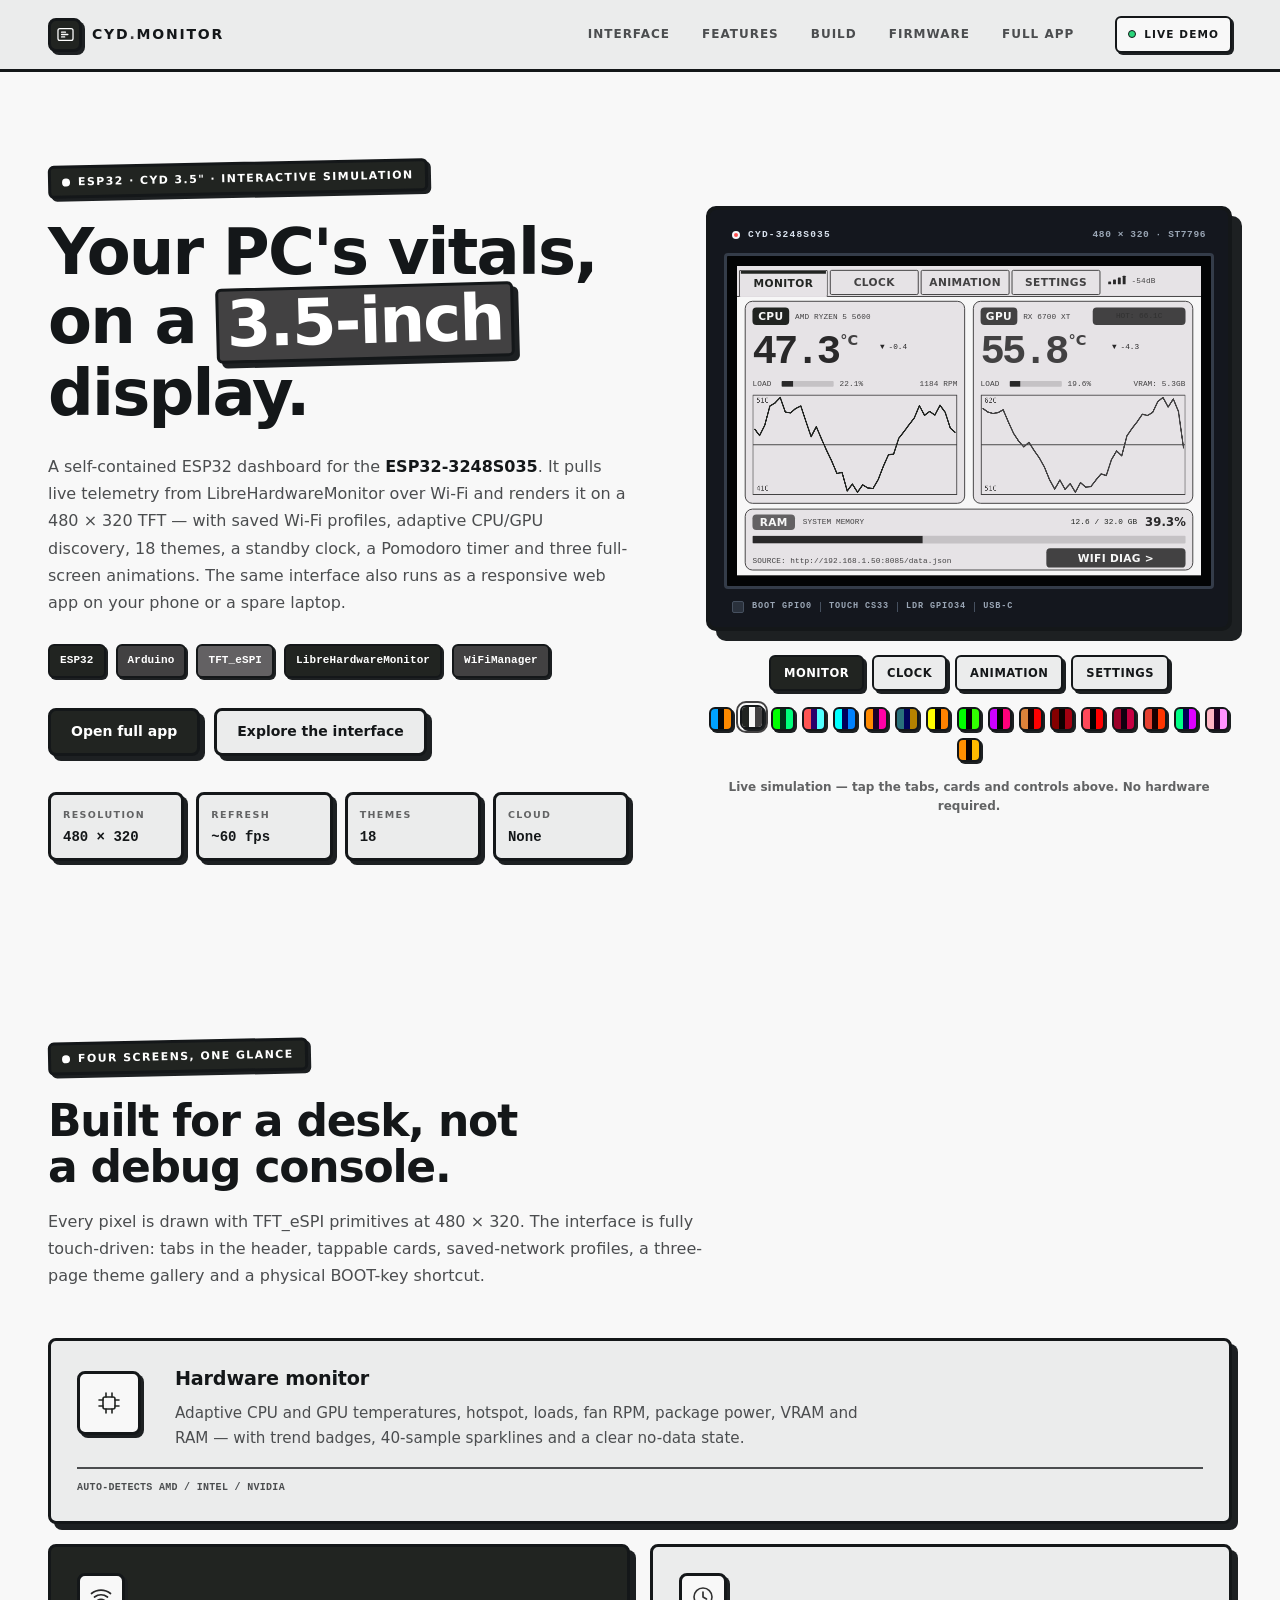
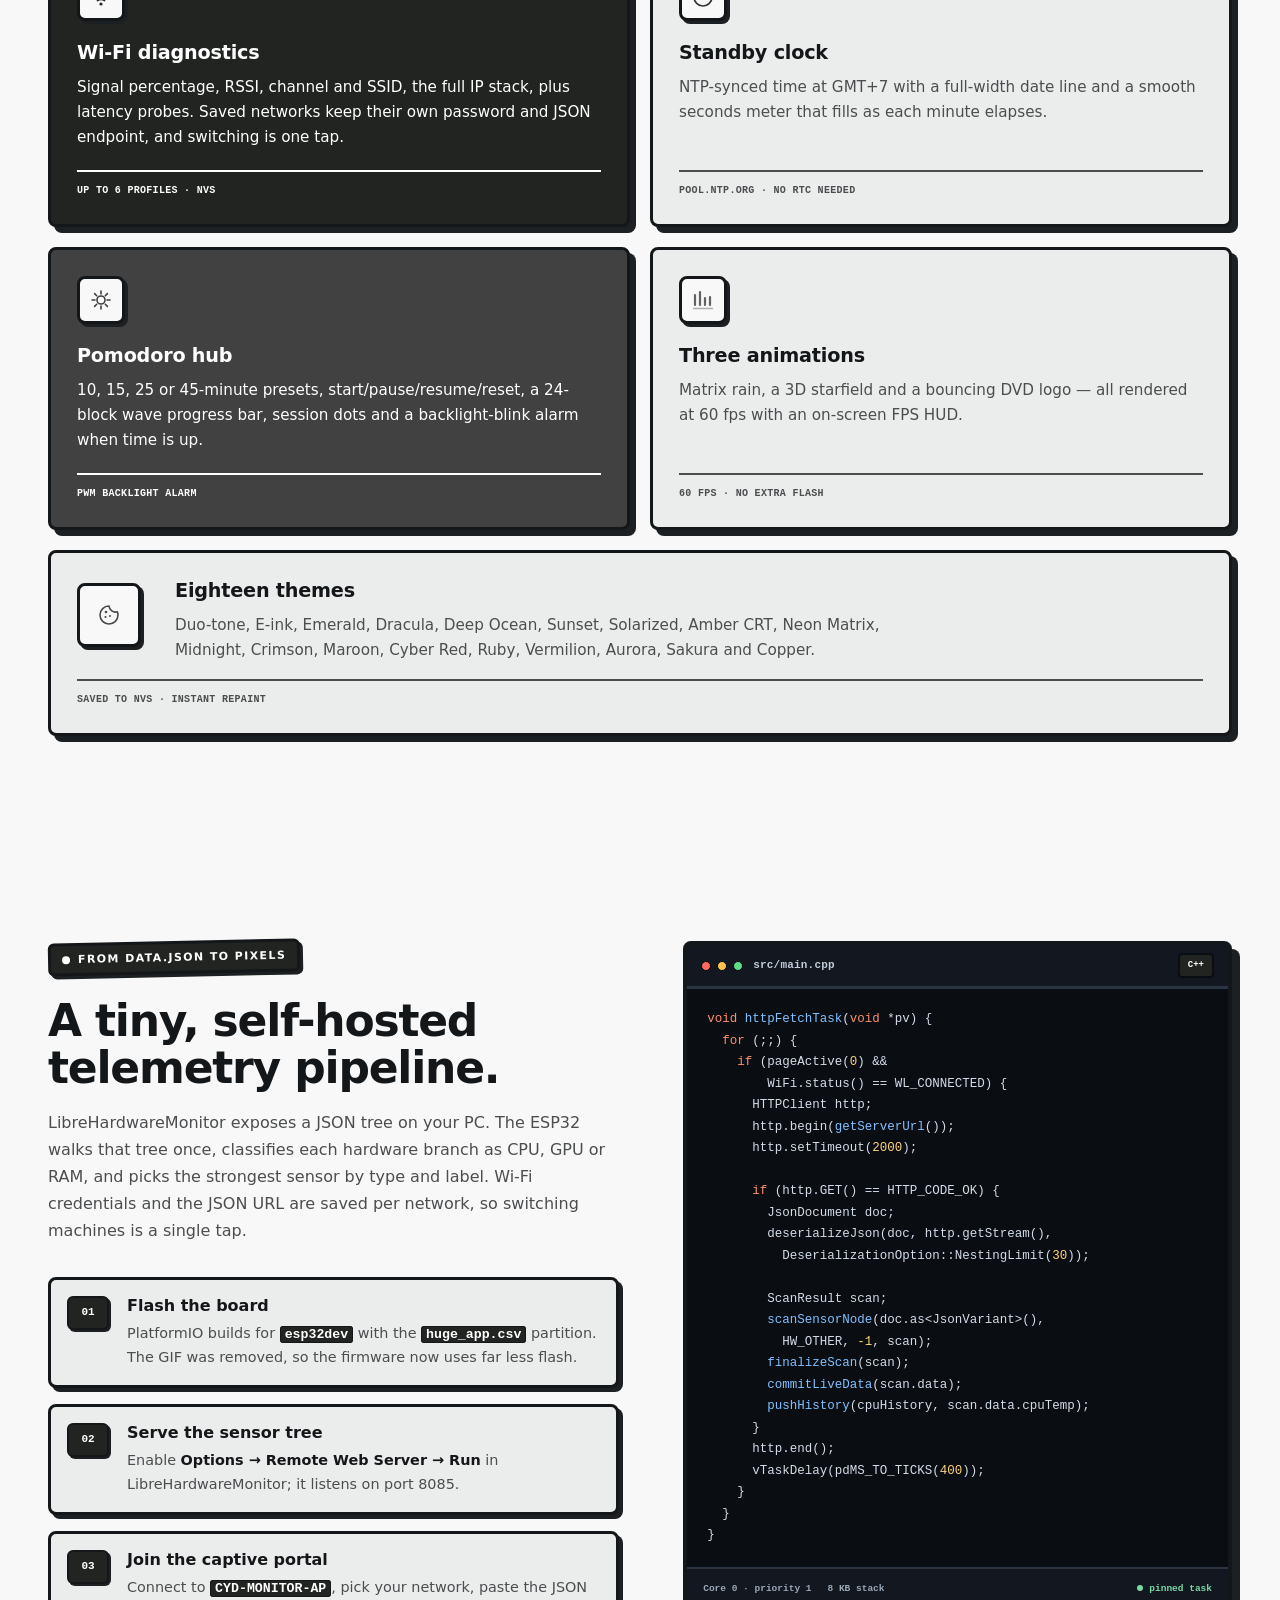
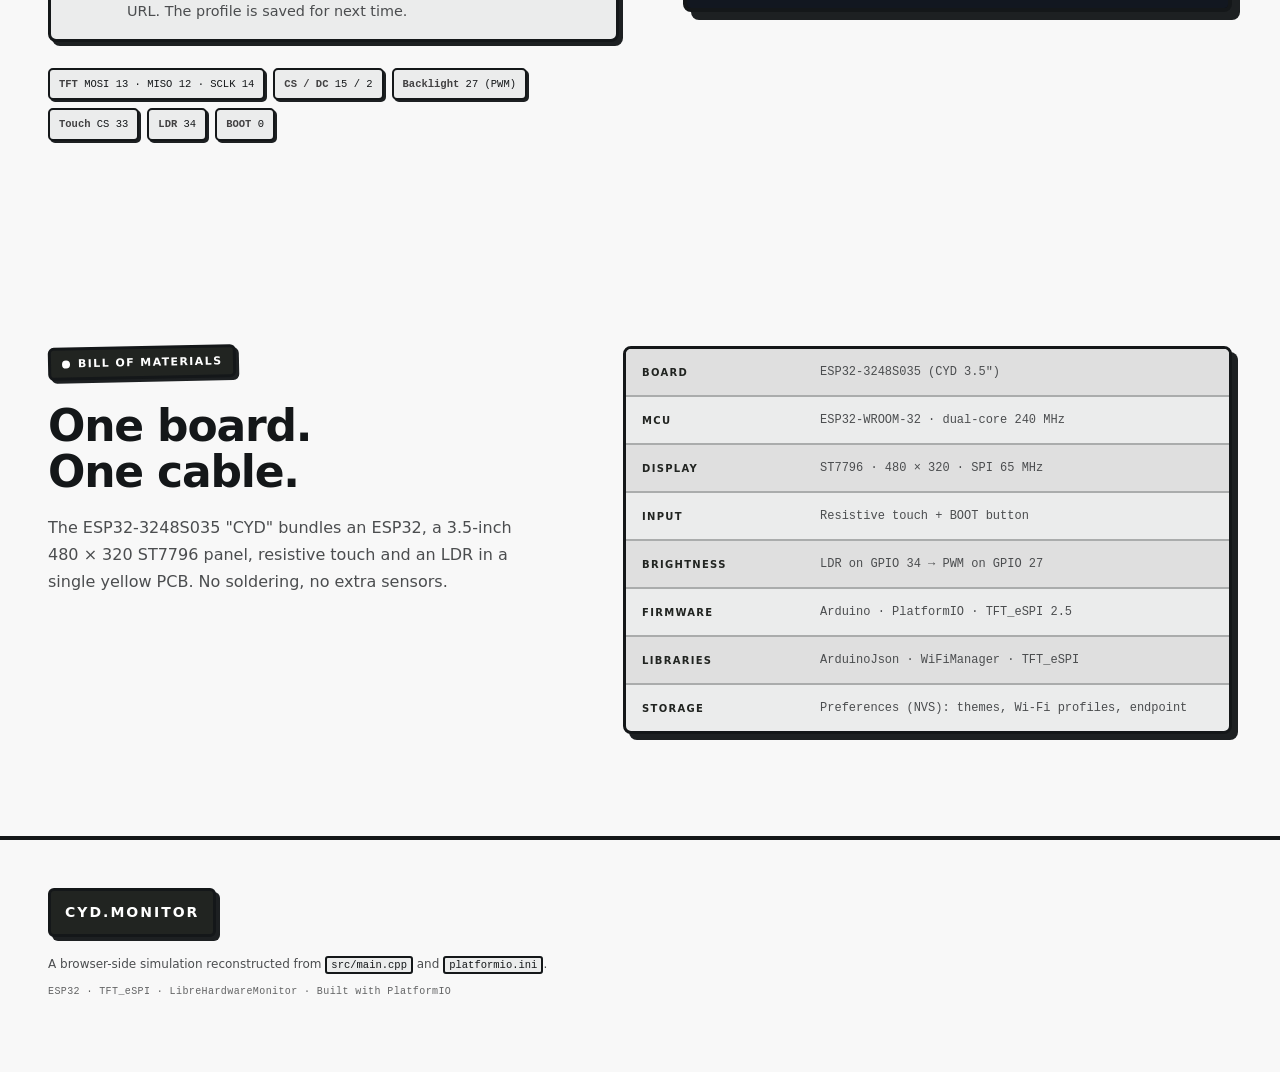
==== web/index.html @ b5487f35 "Implement website changes and firmware updates" ====
<!DOCTYPE html>
<html lang="en">
<head>
<meta charset="UTF-8" />
<meta name="viewport" content="width=device-width, initial-scale=1.0" />
<title>CYD Monitor — ESP32 3.5" PC Dashboard</title>
<meta name="description" content="Interactive simulation and full-screen web app of an ESP32-3248S035 hardware monitor: adaptive PC telemetry, saved Wi-Fi networks, clock, Pomodoro, animations and 18 themes on a 480x320 TFT." />
<link rel="icon" href="data:image/svg+xml,%3Csvg xmlns='http://www.w3.org/2000/svg' viewBox='0 0 32 32'%3E%3Crect width='32' height='32' rx='7' fill='%230b0d10'/%3E%3Crect x='5' y='8' width='22' height='16' rx='2' fill='%23051f'/%3E%3Crect x='8' y='11' width='7' height='3' fill='%23fc40'/%3E%3Crect x='8' y='16' width='13' height='2' fill='%23ffffff' opacity='.7'/%3E%3C/svg%3E" />
<link rel="stylesheet" href="styles.css?v=15" />
</head>
<body>

<header class="site-nav">
  <a class="brand" href="#top">
    <span class="brand-mark" aria-hidden="true">
      <svg viewBox="0 0 24 24" fill="none"><rect x="2.5" y="4.5" width="19" height="15" rx="2.4" stroke="currentColor" stroke-width="1.6"/><path d="M7 9h5M7 12h8M7 15h4" stroke="currentColor" stroke-width="1.6" stroke-linecap="round"/></svg>
    </span>
    <span>CYD<span class="brand-dot">.</span>MONITOR</span>
  </a>
  <nav class="nav-links" aria-label="Sections">
    <a href="#interface">Interface</a>
    <a href="#features">Features</a>
    <a href="#build">Build</a>
    <a href="#firmware">Firmware</a>
    <a href="app.html">Full app</a>
  </nav>
  <span class="nav-pill"><span class="pulse"></span>Live demo</span>
</header>

<main id="top">

  <!-- ================= HERO ================= -->
  <section class="hero">
    <div class="hero-copy">
      <p class="eyebrow"><span></span>ESP32 · CYD 3.5" · Interactive simulation</p>
      <h1>Your PC's vitals,<br />on a <em>3.5-inch</em> display.</h1>
      <p class="lede">
        A self-contained ESP32 dashboard for the <strong>ESP32-3248S035</strong>. It pulls live
        telemetry from LibreHardwareMonitor over Wi-Fi and renders it on a 480 × 320 TFT — with
        saved Wi-Fi profiles, adaptive CPU/GPU discovery, 18 themes, a standby clock, a Pomodoro
        timer and three full-screen animations. The same interface also runs as a responsive web app
        on your phone or a spare laptop.
      </p>
      <div class="chip-row" aria-label="Technology stack">
        <span class="chip">ESP32</span>
        <span class="chip">Arduino</span>
        <span class="chip">TFT_eSPI</span>
        <span class="chip">LibreHardwareMonitor</span>
        <span class="chip">WiFiManager</span>
      </div>
      <div class="hero-actions">
        <a class="btn btn-primary" href="app.html">Open full app</a>
        <a class="btn btn-ghost" href="#interface">Explore the interface</a>
      </div>
      <dl class="hero-stats">
        <div><dt>Resolution</dt><dd>480 × 320</dd></div>
        <div><dt>Refresh</dt><dd>~60 fps</dd></div>
        <div><dt>Themes</dt><dd>18</dd></div>
        <div><dt>Cloud</dt><dd>None</dd></div>
      </dl>
    </div>

    <div class="device-column">
      <div class="device" aria-label="Simulated CYD 3.5 inch display">
        <div class="device-bar">
          <span class="device-led" aria-hidden="true"></span>
          <span class="device-name">CYD-3248S035</span>
          <span class="device-meta">480 × 320 · ST7796</span>
        </div>

        <div class="bezel">
          <div class="viewport" id="viewport">
            <div class="screen" id="screen">

              <!-- ---------- HEADER ---------- -->
              <div class="tabs" role="group" aria-label="Device pages">
                <button class="tab active" data-page="0" aria-pressed="true" style="--tab-accent:var(--a1)"><span>MONITOR</span></button>
                <button class="tab" data-page="1" aria-pressed="false" style="--tab-accent:var(--a2)"><span>CLOCK</span></button>
                <button class="tab" data-page="2" aria-pressed="false" style="--tab-accent:var(--cool)"><span>ANIMATION</span></button>
                <button class="tab" data-page="3" aria-pressed="false" style="--tab-accent:var(--gold)"><span>SETTINGS</span></button>
                <div class="wifi" aria-hidden="true">
                  <div class="wifi-bars" id="wifiBars"><i></i><i></i><i></i><i></i></div>
                  <span class="wifi-label" id="rssiLabel">-52dB</span>
                </div>
              </div>

              <!-- ---------- PAGE 0 : MONITOR ---------- -->
              <section class="page on" data-page="0" aria-label="Hardware monitor">
                <div class="mon-panel" data-sub="0">
                  <!-- CPU -->
                  <div class="card" style="left:8px;top:36px;width:228px;height:210px;"></div>
                  <div class="badge" style="left:16px;top:43px;width:38px;height:18px;background:var(--a1);color:var(--bg);">CPU</div>
                  <div class="f1 muted nowrap" id="cpuName" style="left:60px;top:48px;max-width:162px;overflow:hidden;text-overflow:ellipsis;">AMD RYZEN 5 5600</div>

                  <div class="temp-row" style="left:16px;top:65px;">
                    <span class="f6" id="cpuTemp">--.-</span>
                    <span class="deg">°C</span>
                  </div>
                  <div class="trend" id="cpuTrend" style="left:148px;top:75px;"></div>

                  <div class="f1 muted nowrap" style="left:16px;top:117px;">LOAD</div>
                  <div class="minibar" style="left:46px;top:119px;width:54px;height:6px;"><i id="cpuBar"></i></div>
                  <div class="f1 muted nowrap" id="cpuLoad" style="left:106px;top:117px;">--.-%</div>
                  <div class="f1 muted nowrap" id="cpuExtra" style="left:146px;top:117px;width:82px;text-align:right;">-- W</div>

                  <canvas class="spark" id="cpuSpark" width="636" height="312" style="left:16px;top:133px;"></canvas>

                  <!-- GPU -->
                  <div class="card" style="left:244px;top:36px;width:228px;height:210px;"></div>
                  <div class="badge" style="left:252px;top:43px;width:38px;height:18px;background:var(--a2);color:var(--bg);">GPU</div>
                  <div class="f1 muted nowrap" id="gpuName" style="left:296px;top:48px;max-width:162px;overflow:hidden;text-overflow:ellipsis;">RX 6700 XT</div>

                  <div class="temp-row" style="left:252px;top:65px;">
                    <span class="f6" id="gpuTemp">--.-</span>
                    <span class="deg">°C</span>
                  </div>

                  <div class="hot-pill" id="gpuHot" style="left:368px;top:43px;width:96px;height:18px;">HOT: --.-C</div>
                  <div class="trend" id="gpuTrend" style="left:388px;top:75px;"></div>

                  <div class="f1 muted nowrap" style="left:252px;top:117px;">LOAD</div>
                  <div class="minibar" style="left:282px;top:119px;width:54px;height:6px;"><i id="gpuBar"></i></div>
                  <div class="f1 muted nowrap" id="gpuLoad" style="left:342px;top:117px;">--.-%</div>
                  <div class="f1 muted nowrap" id="gpuVram" style="left:380px;top:117px;width:84px;text-align:right;">VRAM: --</div>

                  <canvas class="spark" id="gpuSpark" width="636" height="312" style="left:252px;top:133px;"></canvas>

                  <!-- RAM -->
                  <div class="card" style="left:8px;top:251px;width:464px;height:64px;"></div>
                  <div class="badge" style="left:16px;top:257px;width:44px;height:16px;background:var(--a3);color:var(--bg);">RAM</div>
                  <div class="f1 muted nowrap" style="left:68px;top:260px;">SYSTEM MEMORY</div>

                  <div class="f1 nowrap" id="ramUsed" style="left:318px;top:260px;width:96px;text-align:right;color:var(--a1);">-- GB / -- GB</div>
                  <div class="f2 nowrap" id="ramPct" style="left:422px;top:257px;width:42px;text-align:right;">--.-%</div>
                  <div class="minibar" style="left:16px;top:279px;width:448px;height:8px;"><i id="ramBar"></i></div>

                  <div class="f1 muted nowrap endpoint" id="endpoint" style="left:16px;top:300px;">SOURCE: http://192.168.1.50:8085/data.json</div>
                  <button class="chip-btn" id="toDiag" style="left:320px;top:292px;width:144px;height:20px;background:var(--a2);color:var(--bg);">WIFI DIAG &gt;</button>
                </div>

                <div class="mon-panel" data-sub="1" hidden>
                  <div class="card" style="left:8px;top:36px;width:464px;height:279px;"></div>
                  <div class="badge" style="left:16px;top:44px;width:150px;height:22px;background:var(--a1);color:var(--bg);">WIFI DIAGNOSTICS</div>
                  <div class="rule" style="left:16px;top:74px;width:448px;"></div>

                  <div class="subcard" style="left:16px;top:82px;width:220px;height:100px;">
                    <div class="card-title" style="color:var(--gold);">LINK QUALITY</div>
                    <div class="wifi-big" id="signalPct">--%</div>
                    <div class="f1 muted nowrap" id="rssiLine" style="left:132px;top:30px;">RSSI: -- dBm</div>
                    <div class="f1 muted nowrap" id="chLine" style="left:132px;top:48px;">CH&nbsp;&nbsp;: --</div>
                    <div class="f1 muted nowrap" id="ssidLine" style="left:132px;top:66px;">SSID: ----------</div>
                  </div>

                  <button class="subcard ping-card" id="pingCard" style="left:244px;top:82px;width:220px;height:100px;" aria-label="Cycle ping target">
                    <div class="card-title" style="color:var(--gold);">LATENCY (PING)</div>
                    <div class="f1 nowrap" id="pingTarget" style="left:10px;top:26px;color:var(--gold);">TARGET: GOOGLE (8.8.8.8)</div>
                    <div class="f2 nowrap" id="pingGw" style="left:10px;top:46px;">GATEWAY : -- ms</div>
                    <div class="f2 nowrap" id="pingSrv" style="left:10px;top:66px;">SERVER&nbsp;&nbsp;: -- ms</div>
                  </button>

                  <div class="subcard" style="left:16px;top:190px;width:448px;height:92px;">
                    <div class="card-title" style="color:var(--a3);">NETWORK CONFIGURATION</div>
                    <div class="f1 muted nowrap" style="left:10px;top:32px;">LOCAL IP&nbsp;&nbsp;&nbsp;: 192.168.1.42</div>
                    <div class="f1 muted nowrap" style="left:10px;top:50px;">GATEWAY IP&nbsp;: 192.168.1.1</div>
                    <div class="f1 muted nowrap" style="left:10px;top:68px;">SUBNET MASK: 255.255.255.0</div>
                    <div class="f1 muted nowrap" style="left:228px;top:32px;">MAC ADDRESS: 24:6F:28:AA:BB:CC</div>
                    <div class="f1 muted nowrap" style="left:228px;top:50px;">DNS SERVER&nbsp;: 192.168.1.1</div>
                    <div class="f1 muted nowrap" id="cfgSsid" style="left:228px;top:68px;">SSID&nbsp;&nbsp;&nbsp;&nbsp;&nbsp;&nbsp;: HOME-5G</div>
                  </div>

                  <div class="f1 muted nowrap" style="left:16px;top:296px;">TAP PING CARD TO SWITCH TARGET</div>
                  <button class="chip-btn" id="toHw" style="left:320px;top:292px;width:144px;height:20px;background:var(--a1);color:var(--bg);">&lt; HARDWARE</button>
                </div>
              </section>

              <!-- ---------- PAGE 1 : CLOCK ---------- -->
              <section class="page" data-page="1" aria-label="Clock and Pomodoro">
                <div class="clock-panel" data-sub="0">
                  <div class="clock-accent" style="left:20px;top:44px;height:26px;background:var(--a1);"></div>
                  <div class="clock-title" style="left:30px;top:47px;">STANDBY CLOCK</div>
                  <div class="clock-sub" style="left:30px;top:63px;">NTP SYNCED&nbsp;&nbsp;|&nbsp;&nbsp;GMT+7</div>
                  <button class="clock-link" id="toPomo" style="left:336px;top:44px;width:126px;height:24px;">POMODORO &gt;</button>
                  <div class="clock-link-rule" style="left:336px;top:68px;width:126px;background:var(--a1);"></div>
                  <div class="rule" style="left:20px;top:78px;width:440px;"></div>

                  <div class="clock-label">LOCAL TIME</div>
                  <div class="clock-time" id="clockTime">00:00:00</div>
                  <div class="clock-date" id="clockDate">—</div>
                  <div class="clock-center-rule"></div>
                  <div class="seconds-track"><i id="secondsBar"></i></div>
                  <div class="clock-foot"><span>SECONDS</span><span>GMT+7</span></div>
                </div>

                <div class="clock-panel" data-sub="1" hidden>
                  <div class="clock-accent" style="left:20px;top:44px;height:26px;background:var(--a2);"></div>
                  <div class="clock-title" style="left:30px;top:47px;">POMODORO</div>
                  <div class="clock-sub" style="left:30px;top:63px;">FOCUS TIMER</div>
                  <button class="clock-link" id="toClock" style="left:376px;top:44px;width:86px;height:24px;">&lt; CLOCK</button>
                  <div class="clock-link-rule" style="left:376px;top:68px;width:86px;background:var(--a1);"></div>
                  <div class="rule" style="left:20px;top:78px;width:440px;"></div>

                  <div class="pomo-status" id="pomoStatus" style="left:160px;top:44px;width:160px;height:24px;">READY</div>
                  <div class="clock-label" style="top:94px;">REMAINING</div>
                  <div class="pomo-digits" id="pomoDigits">25:00</div>
                  <button class="stepper" id="pomoMinus" style="left:44px;top:114px;" aria-label="Decrease minutes">−</button>
                  <button class="stepper" id="pomoPlus" style="left:400px;top:114px;" aria-label="Increase minutes">+</button>

                  <div class="clock-label" style="top:164px;">SESSION</div>
                  <div class="pomo-blocks" id="pomoBlocks" aria-hidden="true"></div>

                  <button class="preset" data-min="10" style="left:30px;top:218px;">10m</button>
                  <button class="preset" data-min="15" style="left:140px;top:218px;">15m</button>
                  <button class="preset" data-min="25" style="left:250px;top:218px;">25m</button>
                  <button class="preset" data-min="45" style="left:360px;top:218px;">45m</button>

                  <button class="pomo-action" id="pomoStart" style="left:80px;top:254px;width:150px;height:38px;">START</button>
                  <button class="pomo-action reset" id="pomoReset" style="left:250px;top:254px;width:150px;height:38px;">RESET</button>

                  <div class="f1 muted nowrap" style="left:30px;top:294px;">SESSIONS</div>
                  <div class="session-dots" id="sessionDots" style="left:202px;top:306px;width:76px;"></div>
                </div>
              </section>

              <!-- ---------- PAGE 2 : ANIMATION ---------- -->
              <section class="page" data-page="2" aria-label="Animations">
                <div class="anim-stage" id="animStage" style="left:0;top:32px;width:480px;height:288px;">
                  <canvas id="animCanvas" width="960" height="576"></canvas>
                </div>
                <div class="anim-hud" style="left:16px;top:282px;width:448px;height:24px;">
                  <span id="animHud">MODE: MATRIX RAIN | FPS: 60.0 | TAP SCREEN TO SWITCH ANIMATION</span>
                </div>
              </section>

              <!-- ---------- PAGE 3 : SETTINGS ---------- -->
              <section class="page" data-page="3" aria-label="Settings">
                <button class="settings-tab active" data-settings-tab="0" role="tab" aria-selected="true" style="left:16px;top:44px;width:220px;height:24px;">NETWORKS</button>
                <button class="settings-tab" data-settings-tab="1" role="tab" aria-selected="false" style="left:244px;top:44px;width:220px;height:24px;">THEMES</button>

                <div class="rule" style="left:16px;top:78px;width:448px;"></div>

                <div class="settings-panel" data-settings-panel="0">
                  <div class="network-grid" id="networkGrid"></div>
                  <button class="chip-btn" id="addNetwork" style="left:16px;top:262px;width:448px;height:26px;background:var(--a1);color:var(--bg);">ADD / CHANGE NETWORK</button>
                </div>

                <div class="settings-panel" data-settings-panel="1" hidden>
                  <div class="settings-viewport" id="settingsViewport" style="left:9px;top:80px;width:462px;height:210px;">
                    <div class="theme-card-list" id="themeCards"></div>
                  </div>
                  <div class="theme-page-indicator" id="themePageIndicator" style="left:466px;top:88px;height:196px;"></div>
                </div>

                <div class="rule" style="left:16px;top:292px;width:448px;"></div>
                <div class="settings-hint" id="settingsHint">TAP A NETWORK TO CONNECT&nbsp;&nbsp;|&nbsp;&nbsp;HOLD TO FORGET</div>
              </section>

            </div>
          </div>
        </div>

        <div class="device-foot">
          <span class="foot-pin"></span>
          <span>BOOT&nbsp;GPIO0</span>
          <span class="foot-sep"></span>
          <span>TOUCH&nbsp;CS33</span>
          <span class="foot-sep"></span>
          <span>LDR&nbsp;GPIO34</span>
          <span class="foot-sep"></span>
          <span>USB-C</span>
        </div>
      </div>

      <div class="device-controls">
        <div class="screen-nav" role="group" aria-label="Jump to page">
          <button class="active" data-page="0" aria-pressed="true">Monitor</button>
          <button data-page="1" aria-pressed="false">Clock</button>
          <button data-page="2" aria-pressed="false">Animation</button>
          <button data-page="3" aria-pressed="false">Settings</button>
        </div>
        <div class="theme-strip" id="themeStrip" aria-label="Theme quick select"></div>
        <p class="device-hint">Live simulation — tap the tabs, cards and controls above. No hardware required.</p>
      </div>
    </div>
  </section>

  <!-- ================= INTERFACE / FEATURES ================= -->
  <section class="section" id="interface">
    <div class="section-head">
      <p class="eyebrow"><span></span>Four screens, one glance</p>
      <h2>Built for a desk, not a debug console.</h2>
      <p class="section-lede">
        Every pixel is drawn with TFT_eSPI primitives at 480 × 320. The interface is fully touch-driven:
        tabs in the header, tappable cards, saved-network profiles, a three-page theme gallery and a physical BOOT-key shortcut.
      </p>
    </div>

    <div class="feature-grid" id="features">
      <article class="feature">
        <div class="feature-icon" style="--icon:var(--a1)">
          <svg viewBox="0 0 24 24" fill="none"><rect x="6" y="6" width="12" height="12" rx="2" stroke="currentColor" stroke-width="1.6"/><path d="M9 2v4M15 2v4M9 18v4M15 18v4M2 9h4M2 15h4M18 9h4M18 15h4" stroke="currentColor" stroke-width="1.6" stroke-linecap="round"/></svg>
        </div>
        <h3>Hardware monitor</h3>
        <p>Adaptive CPU and GPU temperatures, hotspot, loads, fan RPM, package power, VRAM and RAM — with trend badges, 40-sample sparklines and a clear no-data state.</p>
        <span class="feature-tag">Auto-detects AMD / Intel / NVIDIA</span>
      </article>

      <article class="feature">
        <div class="feature-icon" style="--icon:var(--cool)">
          <svg viewBox="0 0 24 24" fill="none"><path d="M2.5 8.5a15 15 0 0 1 19 0M5.5 12a11 11 0 0 1 13 0M8.5 15.5a6.5 6.5 0 0 1 7 0" stroke="currentColor" stroke-width="1.7" stroke-linecap="round"/><circle cx="12" cy="19" r="1.6" fill="currentColor"/></svg>
        </div>
        <h3>Wi-Fi diagnostics</h3>
        <p>Signal percentage, RSSI, channel and SSID, the full IP stack, plus latency probes. Saved networks keep their own password and JSON endpoint, and switching is one tap.</p>
        <span class="feature-tag">Up to 6 profiles · NVS</span>
      </article>

      <article class="feature">
        <div class="feature-icon" style="--icon:var(--gold)">
          <svg viewBox="0 0 24 24" fill="none"><circle cx="12" cy="12" r="9" stroke="currentColor" stroke-width="1.6"/><path d="M12 7v5l3.5 2" stroke="currentColor" stroke-width="1.7" stroke-linecap="round" stroke-linejoin="round"/></svg>
        </div>
        <h3>Standby clock</h3>
        <p>NTP-synced time at GMT+7 with a full-width date line and a smooth seconds meter that fills as each minute elapses.</p>
        <span class="feature-tag">pool.ntp.org · no RTC needed</span>
      </article>

      <article class="feature">
        <div class="feature-icon" style="--icon:var(--warm)">
          <svg viewBox="0 0 24 24" fill="none"><path d="M12 3v3M12 18v3M3 12h3M18 12h3M5.6 5.6l2.1 2.1M16.3 16.3l2.1 2.1M18.4 5.6l-2.1 2.1M7.7 16.3l-2.1 2.1" stroke="currentColor" stroke-width="1.6" stroke-linecap="round"/><circle cx="12" cy="12" r="4" stroke="currentColor" stroke-width="1.6"/></svg>
        </div>
        <h3>Pomodoro hub</h3>
        <p>10, 15, 25 or 45-minute presets, start/pause/resume/reset, a 24-block wave progress bar, session dots and a backlight-blink alarm when time is up.</p>
        <span class="feature-tag">PWM backlight alarm</span>
      </article>

      <article class="feature">
        <div class="feature-icon" style="--icon:var(--a3)">
          <svg viewBox="0 0 24 24" fill="none"><path d="M4 17V7M9 17V4M14 17v-7M19 17V9" stroke="currentColor" stroke-width="2.2" stroke-linecap="round"/><path d="M2.5 20.5h19" stroke="currentColor" stroke-width="1.4" stroke-linecap="round" opacity=".5"/></svg>
        </div>
        <h3>Three animations</h3>
        <p>Matrix rain, a 3D starfield and a bouncing DVD logo — all rendered at 60 fps with an on-screen FPS HUD.</p>
        <span class="feature-tag">60 fps · no extra flash</span>
      </article>

      <article class="feature">
        <div class="feature-icon" style="--icon:var(--hot)">
          <svg viewBox="0 0 24 24" fill="none"><path d="M12 3a9 9 0 1 0 9 9c0-1.1-.2-2.2-.6-3.2A6.5 6.5 0 0 1 12 3Z" stroke="currentColor" stroke-width="1.6" stroke-linejoin="round"/><circle cx="9" cy="9" r="1.3" fill="currentColor"/><circle cx="8.5" cy="14" r="1.1" fill="currentColor"/><circle cx="13" cy="13" r="1" fill="currentColor"/></svg>
        </div>
        <h3>Eighteen themes</h3>
        <p>Duo-tone, E-ink, Emerald, Dracula, Deep Ocean, Sunset, Solarized, Amber CRT, Neon Matrix, Midnight, Crimson, Maroon, Cyber Red, Ruby, Vermilion, Aurora, Sakura and Copper.</p>
        <span class="feature-tag">Saved to NVS · instant repaint</span>
      </article>
    </div>
  </section>

  <!-- ================= BUILD ================= -->
  <section class="section build" id="build">
    <div class="build-grid">
      <div class="build-copy">
        <p class="eyebrow"><span></span>From data.json to pixels</p>
        <h2>A tiny, self-hosted telemetry pipeline.</h2>
        <p class="section-lede">
          LibreHardwareMonitor exposes a JSON tree on your PC. The ESP32 walks that tree once,
          classifies each hardware branch as CPU, GPU or RAM, and picks the strongest sensor by
          type and label. Wi-Fi credentials and the JSON URL are saved per network, so switching
          machines is a single tap.
        </p>

        <ol class="steps">
          <li>
            <span class="step-no">01</span>
            <div><h3>Flash the board</h3><p>PlatformIO builds for <code>esp32dev</code> with the <code>huge_app.csv</code> partition. The GIF was removed, so the firmware now uses far less flash.</p></div>
          </li>
          <li>
            <span class="step-no">02</span>
            <div><h3>Serve the sensor tree</h3><p>Enable <em>Options → Remote Web Server → Run</em> in LibreHardwareMonitor; it listens on port 8085.</p></div>
          </li>
          <li>
            <span class="step-no">03</span>
            <div><h3>Join the captive portal</h3><p>Connect to <code>CYD-MONITOR-AP</code>, pick your network, paste the JSON URL. The profile is saved for next time.</p></div>
          </li>
        </ol>

        <div class="pin-grid">
          <span><b>TFT</b> MOSI 13 · MISO 12 · SCLK 14</span>
          <span><b>CS / DC</b> 15 / 2</span>
          <span><b>Backlight</b> 27 (PWM)</span>
          <span><b>Touch</b> CS 33</span>
          <span><b>LDR</b> 34</span>
          <span><b>BOOT</b> 0</span>
        </div>
      </div>

      <div class="term" id="firmware">
        <div class="term-bar">
          <span class="term-dots"><i></i><i></i><i></i></span>
          <span>src/main.cpp</span>
          <span class="term-badge">C++</span>
        </div>
        <pre><code><span class="c-key">void</span> <span class="c-fn">httpFetchTask</span>(<span class="c-key">void</span> *pv) {
  <span class="c-key">for</span> (;;) {
    <span class="c-key">if</span> (pageActive(<span class="c-num">0</span>) &amp;&amp;
        WiFi.status() == WL_CONNECTED) {
      HTTPClient http;
      http.begin(<span class="c-fn">getServerUrl</span>());
      http.setTimeout(<span class="c-num">2000</span>);

      <span class="c-key">if</span> (http.GET() == HTTP_CODE_OK) {
        JsonDocument doc;
        deserializeJson(doc, http.getStream(),
          DeserializationOption::NestingLimit(<span class="c-num">30</span>));

        ScanResult scan;
        <span class="c-fn">scanSensorNode</span>(doc.as&lt;JsonVariant&gt;(),
          HW_OTHER, <span class="c-num">-1</span>, scan);
        <span class="c-fn">finalizeScan</span>(scan);
        <span class="c-fn">commitLiveData</span>(scan.data);
        <span class="c-fn">pushHistory</span>(cpuHistory, scan.data.cpuTemp);
      }
      http.end();
      vTaskDelay(pdMS_TO_TICKS(<span class="c-num">400</span>));
    }
  }
}</code></pre>
        <div class="term-foot">
          <span>Core 0 · priority 1</span>
          <span>8 KB stack</span>
          <span class="live"><i></i>pinned task</span>
        </div>
      </div>
    </div>
  </section>

  <!-- ================= SPECS ================= -->
  <section class="section specs" id="specs">
    <div class="specs-inner">
      <div>
        <p class="eyebrow"><span></span>Bill of materials</p>
        <h2>One board. One cable.</h2>
        <p class="section-lede">
          The ESP32-3248S035 "CYD" bundles an ESP32, a 3.5-inch 480 × 320 ST7796 panel, resistive touch
          and an LDR in a single yellow PCB. No soldering, no extra sensors.
        </p>
      </div>
      <dl class="spec-table">
        <div><dt>Board</dt><dd>ESP32-3248S035 (CYD 3.5″)</dd></div>
        <div><dt>MCU</dt><dd>ESP32-WROOM-32 · dual-core 240 MHz</dd></div>
        <div><dt>Display</dt><dd>ST7796 · 480 × 320 · SPI 65 MHz</dd></div>
        <div><dt>Input</dt><dd>Resistive touch + BOOT button</dd></div>
        <div><dt>Brightness</dt><dd>LDR on GPIO 34 → PWM on GPIO 27</dd></div>
        <div><dt>Firmware</dt><dd>Arduino · PlatformIO · TFT_eSPI 2.5</dd></div>
        <div><dt>Libraries</dt><dd>ArduinoJson · WiFiManager · TFT_eSPI</dd></div>
        <div><dt>Storage</dt><dd>Preferences (NVS): themes, Wi-Fi profiles, endpoint</dd></div>
      </dl>
    </div>
  </section>

  <footer class="site-foot">
    <div class="foot-brand">CYD<span>.</span>MONITOR</div>
    <p>A browser-side simulation reconstructed from <code>src/main.cpp</code> and <code>platformio.ini</code>.</p>
    <p class="foot-muted">ESP32 · TFT_eSPI · LibreHardwareMonitor · Built with PlatformIO</p>
  </footer>

</main>

<script src="app.js?v=16"></script>
</body>
</html>
---- web/styles.css ----
/* ==========================================================================
   CYD Monitor — neobrutalist site + 480×320 device simulation
   ========================================================================== */

:root {
  --page: #07080a;
  --surface: #101319;
  --surface-2: #171b23;
  --line: #3a4250;
  --line-strong: #556071;
  --ink: #f4f7fb;
  --ink-soft: #c3ccd8;
  --ink-dim: #a2acbb;
  --blue: #4da3ff;
  --orange: #ff6a3d;
  --a3: #8b7cff;

  /* themed site surfaces — recalculated by applySiteTheme() */
  --nav-bg: var(--surface);
  --nav-line: var(--ink);
  --glass: var(--surface);
  --glass-strong: var(--surface-2);
  --selection: rgba(77, 163, 255, .32);
  --on-accent: #04101d;
  --on-accent-2: #1d0c07;
  --on-accent-3: #0b091f;
  --brutal: #f4f7fb;
  --brutal-shadow: #c3ccd8;
  --strong-ink: var(--ink);
  --hover-ink: var(--ink);
  --chip-ink: var(--ink);
  --stat-ink: var(--ink);
  --eyebrow-ink: var(--ink);
  --ghost-ink: var(--ink);
  --step-ink: var(--ink);
  --pin-ink: var(--ink-dim);
  --pin-strong: var(--ink);
  --spec-ink: var(--ink);
  --foot-ink: var(--ink);
  --foot-code: var(--ink-soft);
  --code-ink: #a9d1ff;
  --code-bg: rgba(77, 163, 255, .14);
  --code-border: rgba(77, 163, 255, .35);

  /* fixed colors for the dark hardware bezel and terminal */
  --device-ink: #d9e2ee;
  --device-dim: #9aa6b5;
  --term-dim: #9aa7b7;
  --term-line: #2b3441;

  --radius: 8px;
  --border: 3px;
  --shadow-sm: 3px 3px 0 var(--brutal-shadow);
  --shadow: 6px 6px 0 var(--brutal-shadow);
  --shadow-lg: 9px 9px 0 var(--brutal-shadow);
  --mono: "JetBrains Mono", ui-monospace, "Cascadia Mono", "SF Mono", Consolas, "Liberation Mono", monospace;
  --sans: system-ui, -apple-system, "Segoe UI", Roboto, "Helvetica Neue", Arial, sans-serif;
}

* { box-sizing: border-box; }

html { scroll-behavior: smooth; }

body {
  margin: 0;
  min-height: 100dvh;
  overflow-x: clip;
  background: var(--page);
  color: var(--ink);
  font-family: var(--sans);
  font-size: 16px;
  line-height: 1.6;
  -webkit-font-smoothing: antialiased;
  text-rendering: optimizeLegibility;
}

a { color: inherit; text-decoration: none; }
code { font-family: var(--mono); }
button { font-family: inherit; }
svg { display: block; }
::selection { background: var(--blue); color: var(--on-accent); }
:focus-visible { outline: 3px solid var(--blue); outline-offset: 3px; }

/* ---------------- site nav ---------------- */
.site-nav {
  position: sticky;
  top: 0;
  z-index: 100;
  display: flex;
  align-items: center;
  gap: 28px;
  min-height: 72px;
  padding: 12px clamp(18px, 4vw, 48px);
  background: var(--nav-bg);
  border-bottom: var(--border) solid var(--brutal);
}
.brand {
  display: inline-flex;
  align-items: center;
  gap: 10px;
  font-size: 14px;
  font-weight: 800;
  letter-spacing: 1.8px;
  text-transform: uppercase;
  white-space: nowrap;
}
.brand-mark {
  display: grid;
  place-items: center;
  width: 34px;
  height: 34px;
  border: var(--border) solid var(--brutal);
  border-radius: var(--radius);
  color: var(--on-accent);
  background: var(--blue);
  box-shadow: var(--shadow-sm);
}
.brand-mark svg { width: 19px; height: 19px; }
.brand-dot { color: var(--orange); }
.nav-links { display: flex; flex-wrap: wrap; gap: 6px; margin-left: auto; }
.nav-links a {
  padding: 8px 11px;
  border: 2px solid transparent;
  border-radius: 6px;
  color: var(--ink-soft);
  font-size: 12px;
  font-weight: 700;
  letter-spacing: 1px;
  text-transform: uppercase;
  transition: color .18s ease, background .18s ease, border-color .18s ease, box-shadow .18s ease;
}
.nav-links a:hover {
  color: var(--ink);
  background: var(--page);
  border-color: var(--brutal);
  box-shadow: 2px 2px 0 var(--brutal-shadow);
}
.nav-pill {
  display: inline-flex;
  align-items: center;
  gap: 8px;
  padding: 8px 11px;
  border: 2px solid var(--brutal);
  border-radius: 6px;
  background: var(--page);
  color: var(--ink);
  box-shadow: 2px 2px 0 var(--brutal-shadow);
  font-size: 10.5px;
  font-weight: 800;
  letter-spacing: 1.1px;
  text-transform: uppercase;
  white-space: nowrap;
}
.pulse {
  width: 8px;
  height: 8px;
  border: 1px solid var(--brutal);
  border-radius: 50%;
  background: #2bd67b;
  animation: pulse 2.2s infinite;
}
@keyframes pulse {
  0%, 100% { transform: scale(1); }
  50% { transform: scale(1.35); }
}

/* ---------------- hero ---------------- */
.hero {
  max-width: 1280px;
  margin: 0 auto;
  padding: clamp(48px, 7vw, 96px) clamp(20px, 4vw, 48px) clamp(40px, 6vw, 80px);
  display: grid;
  grid-template-columns: minmax(0, 1.05fr) minmax(380px, .95fr);
  gap: clamp(36px, 6vw, 80px);
  align-items: center;
}
.hero-copy { min-width: 0; }
.eyebrow {
  display: inline-flex;
  align-items: center;
  gap: 8px;
  margin: 0 0 24px;
  padding: 7px 11px;
  border: var(--border) solid var(--brutal);
  border-radius: 6px;
  background: var(--blue);
  color: var(--on-accent);
  box-shadow: var(--shadow-sm);
  font-size: 11px;
  font-weight: 800;
  letter-spacing: 1.4px;
  line-height: 1.2;
  text-transform: uppercase;
  transform: rotate(-1.2deg);
}
.eyebrow span {
  width: 8px;
  height: 8px;
  border-radius: 50%;
  background: currentColor;
}
.hero h1 {
  margin: 0 0 26px;
  font-size: clamp(2.5rem, 5vw, 4rem);
  line-height: 1.04;
  letter-spacing: -1.8px;
  font-weight: 800;
  text-wrap: balance;
}
.hero h1 em {
  display: inline-block;
  padding: 0 .12em .04em;
  border: var(--border) solid var(--brutal);
  border-radius: 6px;
  background: var(--orange);
  color: var(--on-accent-2);
  box-shadow: 5px 5px 0 var(--brutal-shadow);
  font-style: normal;
  transform: rotate(-1.5deg);
}
.lede {
  margin: 0 0 28px;
  max-width: 62ch;
  font-size: 1rem;
  line-height: 1.7;
  color: var(--ink-soft);
}
.lede strong { color: var(--ink); font-weight: 700; }
.chip-row { display: flex; flex-wrap: wrap; gap: 10px; margin-bottom: 30px; }
.chip {
  padding: 6px 10px;
  border: 2px solid var(--brutal);
  border-radius: 6px;
  background: var(--surface);
  box-shadow: 2px 2px 0 var(--brutal-shadow);
  color: var(--ink);
  font-family: var(--mono);
  font-size: 11px;
  font-weight: 600;
  letter-spacing: .1px;
}
.chip:nth-child(3n+1) { background: var(--blue); color: var(--on-accent); }
.chip:nth-child(3n+2) { background: var(--orange); color: var(--on-accent-2); }
.chip:nth-child(3n+3) { background: var(--a3); color: var(--on-accent-3); }
.hero-actions { display: flex; flex-wrap: wrap; gap: 14px; }
.btn {
  display: inline-flex;
  align-items: center;
  justify-content: center;
  gap: 8px;
  min-height: 48px;
  padding: 0 20px;
  border: var(--border) solid var(--brutal);
  border-radius: var(--radius);
  font-size: 14px;
  font-weight: 700;
  box-shadow: 5px 5px 0 var(--brutal-shadow);
  transition: transform .18s ease, box-shadow .18s ease, background .18s ease;
}
.btn:hover { transform: translate(-2px, -2px); box-shadow: 7px 7px 0 var(--brutal-shadow); }
.btn:active { transform: translate(2px, 2px); box-shadow: 2px 2px 0 var(--brutal-shadow); }
.btn-primary { background: var(--blue); color: var(--on-accent); }
.btn-ghost { background: var(--surface); color: var(--ink); }
.hero-stats {
  display: grid;
  grid-template-columns: repeat(4, minmax(0, 1fr));
  gap: 12px;
  max-width: 640px;
  margin: 36px 0 0;
  padding: 0;
}
.hero-stats div {
  padding: 12px 12px 10px;
  border: var(--border) solid var(--brutal);
  border-radius: var(--radius);
  background: var(--surface);
  box-shadow: 4px 4px 0 var(--brutal-shadow);
}
.hero-stats dt {
  margin-bottom: 4px;
  color: var(--ink-dim);
  font-size: 9.5px;
  font-weight: 700;
  letter-spacing: 1.4px;
  text-transform: uppercase;
}
.hero-stats dd {
  margin: 0;
  color: var(--ink);
  font-family: var(--mono);
  font-size: 14px;
  font-weight: 700;
}

/* ---------------- device ---------------- */
.device-column { min-width: 0; }
.device {
  position: relative;
  padding: 14px 14px 12px;
  border: 4px solid var(--brutal);
  border-radius: 10px;
  background: #14171e;
  box-shadow: 10px 10px 0 var(--brutal-shadow);
}
.device-bar {
  display: flex;
  align-items: center;
  gap: 8px;
  padding: 3px 8px 11px;
  color: var(--device-dim);
  font-family: var(--mono);
  font-size: 9.5px;
  font-weight: 600;
  letter-spacing: 1.2px;
  text-transform: uppercase;
}
.device-led {
  width: 8px;
  height: 8px;
  border: 2px solid #f4f7fb;
  border-radius: 50%;
  background: #ff5252;
}
.device-name { color: var(--device-ink); font-weight: 700; }
.device-meta { margin-left: auto; letter-spacing: .6px; }
.bezel {
  padding: 10px;
  border: var(--border) solid #343c49;
  border-radius: 4px;
  background: #030405;
}
.viewport {
  position: relative;
  width: 100%;
  overflow: hidden;
  border-radius: 0;
  background: #000;
}
.device-foot {
  display: flex;
  align-items: center;
  flex-wrap: wrap;
  gap: 8px;
  padding: 11px 8px 2px;
  color: var(--device-dim);
  font-family: var(--mono);
  font-size: 8.5px;
  font-weight: 600;
  letter-spacing: .9px;
}
.foot-pin {
  width: 12px;
  height: 12px;
  border: 1px solid #46505f;
  border-radius: 2px;
  background: #2a313c;
}
.foot-sep { width: 1px; height: 10px; background: #46505f; }
.device-controls { margin-top: 24px; }
.screen-nav { display: flex; flex-wrap: wrap; justify-content: center; gap: 8px; }
.screen-nav button {
  padding: 9px 13px;
  border: 2px solid var(--brutal);
  border-radius: 6px;
  background: var(--surface);
  color: var(--ink);
  box-shadow: var(--shadow-sm);
  font-size: 11.5px;
  font-weight: 700;
  letter-spacing: .5px;
  text-transform: uppercase;
  cursor: pointer;
  transition: transform .16s ease, box-shadow .16s ease, background .16s ease;
}
.screen-nav button:hover {
  transform: translate(-1px, -1px);
  box-shadow: 4px 4px 0 var(--brutal-shadow);
}
.screen-nav button:active { transform: translate(1px, 1px); box-shadow: 1px 1px 0 var(--brutal-shadow); }
.screen-nav button.active {
  background: var(--blue);
  color: var(--on-accent);
}
.theme-strip {
  display: flex;
  flex-wrap: wrap;
  justify-content: center;
  gap: 7px;
  margin-top: 16px;
}
.theme-dot {
  position: relative;
  width: 24px;
  height: 24px;
  padding: 0;
  overflow: hidden;
  border: 2px solid var(--brutal);
  border-radius: 6px;
  background: var(--sw-bg, var(--surface));
  box-shadow: 2px 2px 0 var(--brutal-shadow);
  cursor: pointer;
  outline: 2px solid transparent;
  outline-offset: 2px;
  transition: transform .14s ease, outline-color .14s ease;
}
.theme-dot::before,
.theme-dot::after {
  content: "";
  position: absolute;
  top: 0;
  bottom: 0;
  width: 34%;
  pointer-events: none;
}
.theme-dot::before { left: 0; background: var(--sw-a1, var(--blue)); }
.theme-dot::after { right: 0; background: var(--sw-a2, var(--orange)); }
.theme-dot:hover { transform: translate(-1px, -1px); }
.theme-dot.active {
  outline-color: var(--orange);
  transform: translateY(-2px);
}
.device-hint {
  margin: 16px 0 0;
  text-align: center;
  color: var(--ink-dim);
  font-size: 12px;
  font-weight: 600;
}


/* ==========================================================================
   THE 480×320 SCREEN
   ========================================================================== */
.screen {
  /* E-INK palette (RGB565 values converted) */
  --bg: #f7f7f7;
  --card: #e6e3e6;
  --border: #424142;
  --header: #e6e3e6;
  --track: #c5c2c5;
  --white: #212421;
  --muted: #424142;
  --dark: #525152;
  --cool: #292829;
  --warm: #424142;
  --hot: #4a494a;
  --a1: #212421;
  --a2: #424142;
  --a3: #636163;
  --gold: #313131;

  position: relative;
  width: 480px;
  height: 320px;
  overflow: hidden;
  transform-origin: top left;
  background: var(--bg);
  color: var(--white);
  font-family: var(--sans);
  user-select: none;
  -webkit-user-select: none;
  cursor: default;
}
.screen.flash { animation: alarmFlash .5s steps(1) 10; }
@keyframes alarmFlash {
  0%, 100% { filter: brightness(1); }
  50% { filter: brightness(2.1); }
}

.tabs {
  position: absolute;
  inset: 0 0 auto 0;
  height: 32px;
  background: var(--header);
  z-index: 20;
  border-bottom: 1px solid var(--border);
}
.tab {
  position: absolute;
  top: 4px;
  width: 92px;
  height: 26px;
  padding: 0;
  border: 1px solid var(--border);
  border-radius: 2px;
  background: transparent;
  color: var(--muted);
  font-family: var(--sans);
  font-size: 11px;
  font-weight: 700;
  letter-spacing: .4px;
  cursor: pointer;
}
.tab:nth-child(1) { left: 2px; }
.tab:nth-child(2) { left: 96px; }
.tab:nth-child(3) { left: 190px; }
.tab:nth-child(4) { left: 284px; }
.tab.active {
  top: 4px;
  height: 28px;
  background: var(--card);
  color: var(--white);
  border-bottom-color: var(--card);
  z-index: 2;
}
.tab.active::before {
  content: "";
  position: absolute;
  left: 1px; right: 1px; top: 0;
  height: 3px;
  background: var(--tab-accent);
}
.wifi {
  position: absolute;
  right: 6px;
  top: 0;
  width: 92px;
  height: 32px;
}
.wifi-bars {
  position: absolute;
  left: 2px;
  bottom: 13px;
  display: flex;
  align-items: flex-end;
  gap: 2px;
  height: 10px;
}
.wifi-bars i {
  display: block;
  width: 3px;
  background: var(--dark);
  border-radius: .5px;
}
.wifi-bars i:nth-child(1) { height: 3px; }
.wifi-bars i:nth-child(2) { height: 5px; }
.wifi-bars i:nth-child(3) { height: 7px; }
.wifi-bars i:nth-child(4) { height: 9px; }
.wifi-bars i.on { background: var(--cool); }
.wifi-label {
  position: absolute;
  left: 26px;
  top: 11px;
  font-family: var(--mono);
  font-size: 8px;
  line-height: 10px;
  color: var(--muted);
  letter-spacing: .2px;
}

.page { position: absolute; inset: 0; display: none; }
.page.on { display: block; }

.f1, .f2, .f4 {
  position: absolute;
  white-space: nowrap;
}
.f1 { font-family: var(--mono); font-size: 8px; line-height: 10px; letter-spacing: .1px; }
.f2 { font-family: var(--sans); font-size: 12px; line-height: 16px; font-weight: 700; letter-spacing: .2px; }
.f4 { font-family: var(--sans); font-size: 20px; line-height: 26px; font-weight: 700; }
.muted { color: var(--muted); }
.nowrap { white-space: nowrap; }

.card {
  position: absolute;
  background: var(--card);
  border: 1px solid var(--border);
  border-radius: 8px;
}
.badge {
  position: absolute;
  display: flex;
  align-items: center;
  justify-content: center;
  border-radius: 4px;
  font-size: 11px;
  line-height: 1;
  font-weight: 800;
  letter-spacing: .4px;
  white-space: nowrap;
}
.temp-row {
  position: absolute;
  display: flex;
  align-items: flex-start;
  gap: 2px;
}
.temp-row .f6 {
  font-family: var(--mono);
  font-size: 42px;
  line-height: 48px;
  font-weight: 700;
  letter-spacing: -3px;
  font-variant-numeric: tabular-nums;
}
.temp-row .deg {
  font-size: 15px;
  line-height: 18px;
  font-weight: 700;
  color: var(--muted);
  margin-top: 3px;
}
.trend {
  position: absolute;
  width: 76px;
  height: 18px;
  display: flex;
  align-items: center;
  gap: 4px;
  font-family: var(--mono);
  font-size: 8px;
  line-height: 1;
}
.hot-pill {
  position: absolute;
  display: flex;
  align-items: center;
  justify-content: center;
  border-radius: 4px;
  background: var(--border);
  color: var(--gold);
  font-family: var(--mono);
  font-size: 8px;
  white-space: nowrap;
}
.minibar {
  position: absolute;
  background: var(--track);
  border-radius: 1px;
  overflow: hidden;
}
.minibar i {
  display: block;
  height: 100%;
  width: 0%;
  background: var(--cool);
  transition: width .35s ease, background .2s;
}
.spark {
  position: absolute;
  width: 212px;
  height: 104px;
}
.endpoint {
  max-width: 294px;
  overflow: hidden;
  text-overflow: ellipsis;
}
.chip-btn {
  position: absolute;
  display: flex;
  align-items: center;
  justify-content: center;
  padding: 0;
  border: 0;
  border-radius: 4px;
  font-family: var(--sans);
  font-size: 11px;
  font-weight: 800;
  letter-spacing: .3px;
  white-space: nowrap;
  cursor: pointer;
}
.chip-btn:active { filter: brightness(.82); }

/* monitor: wifi diagnostics */
.rule { position: absolute; height: 1px; background: var(--border); }
.subcard {
  position: absolute;
  background: var(--header);
  border: 1px solid var(--border);
  border-radius: 6px;
}
button.subcard {
  padding: 0;
  text-align: left;
  color: inherit;
  font-family: inherit;
  cursor: pointer;
}
button.subcard:active { filter: brightness(1.25); }
.card-title {
  position: absolute;
  left: 10px;
  top: 7px;
  font-size: 11px;
  line-height: 16px;
  font-weight: 700;
  letter-spacing: .3px;
  white-space: nowrap;
}
.wifi-big {
  position: absolute;
  left: 10px;
  top: 30px;
  font-family: var(--mono);
  font-size: 40px;
  line-height: 46px;
  font-weight: 700;
  letter-spacing: -2px;
  color: var(--a1);
}

/* clock */
.pill {
  position: absolute;
  display: flex;
  align-items: center;
  justify-content: center;
  background: var(--header);
  border: 1px solid var(--border);
  border-radius: 4px;
  font-family: var(--mono);
  font-size: 8px;
  letter-spacing: .2px;
}
.clock-accent,
.clock-link-rule,
.clock-center-rule {
  position: absolute;
  border-radius: 1px;
}
.clock-accent { width: 3px; }
.clock-title {
  position: absolute;
  font-size: 12px;
  line-height: 18px;
  font-weight: 700;
  color: var(--white);
  letter-spacing: .2px;
}
.clock-sub {
  position: absolute;
  font-family: var(--mono);
  font-size: 8px;
  line-height: 10px;
  color: var(--muted);
  letter-spacing: .1px;
}
.clock-link {
  position: absolute;
  padding: 0;
  border: 0;
  background: transparent;
  color: var(--a1);
  font-family: var(--sans);
  font-size: 11px;
  font-weight: 700;
  text-align: right;
  cursor: pointer;
}
.clock-link-rule { height: 1px; }
.clock-label {
  position: absolute;
  left: 0;
  top: 94px;
  width: 480px;
  text-align: center;
  font-family: var(--mono);
  font-size: 8px;
  line-height: 10px;
  letter-spacing: .2px;
  color: var(--muted);
}
.clock-time {
  position: absolute;
  left: 8px;
  width: 464px;
  top: 119px;
  text-align: center;
  font-family: var(--mono);
  font-size: 50px;
  line-height: 52px;
  font-weight: 700;
  letter-spacing: 0;
  font-variant-numeric: tabular-nums;
  color: var(--a1);
}
.clock-date {
  position: absolute;
  left: 8px;
  width: 464px;
  top: 190px;
  text-align: center;
  font-size: 20px;
  line-height: 26px;
  font-weight: 700;
  letter-spacing: .5px;
  color: var(--gold);
  white-space: nowrap;
}
.clock-center-rule {
  left: 220px;
  top: 230px;
  width: 40px;
  height: 2px;
  background: var(--a1);
}
.seconds-track {
  position: absolute;
  left: 20px;
  top: 256px;
  width: 440px;
  height: 8px;
  border-radius: 4px;
  background: var(--track);
  overflow: hidden;
}
.seconds-track i {
  display: block;
  width: 0;
  height: 100%;
  border-radius: 4px;
  background: var(--a1);
}
.clock-foot {
  position: absolute;
  left: 20px;
  top: 280px;
  width: 440px;
  display: flex;
  justify-content: space-between;
  font-family: var(--mono);
  font-size: 8px;
  line-height: 10px;
  color: var(--muted);
}

/* pomodoro */
.pomo-digits {
  position: absolute;
  left: 90px;
  width: 300px;
  top: 108px;
  height: 48px;
  text-align: center;
  font-family: var(--mono);
  font-size: 44px;
  line-height: 48px;
  font-weight: 700;
  letter-spacing: 1px;
  font-variant-numeric: tabular-nums;
  color: var(--white);
}
.pomo-status {
  position: absolute;
  display: flex;
  align-items: center;
  justify-content: center;
  background: transparent;
  color: var(--muted);
  font-family: var(--mono);
  font-size: 11px;
  font-weight: 700;
  letter-spacing: .4px;
}
.pomo-blocks {
  position: absolute;
  left: 62px;
  top: 174px;
  display: flex;
  gap: 3px;
  height: 18px;
}
.pomo-block {
  display: block;
  width: 12px;
  height: 18px;
  background: var(--track);
  border-radius: 1px;
  transform-origin: bottom;
}
.pomo-block.on { background: var(--a1); }
.pomo-block.lead { background: var(--gold) !important; }
.pomo-blocks.paused .pomo-block.on { background: var(--a2); }
.pomo-blocks.finished .pomo-block.on { background: var(--hot); }
.pomo-blocks.running .pomo-block.on {
  animation: pomoWave 1.6s ease-in-out infinite;
}
@keyframes pomoWave {
  0%, 100% { transform: scaleY(1); }
  50% { transform: scaleY(.72); }
}
.stepper {
  position: absolute;
  width: 36px;
  height: 36px;
  border-radius: 50%;
  background: var(--header);
  border: 1px solid var(--border);
  color: var(--white);
  font-size: 20px;
  line-height: 1;
  cursor: pointer;
}
.stepper:active { background: var(--card); }
.preset {
  position: absolute;
  width: 90px;
  height: 28px;
  border-radius: 6px;
  background: var(--header);
  border: 1px solid var(--border);
  color: var(--white);
  font-size: 12px;
  font-weight: 700;
  cursor: pointer;
}
.preset:active { filter: brightness(.9); }
.preset.selected { background: var(--a1); color: var(--bg); border-color: var(--a1); }
.pomo-action {
  position: absolute;
  display: flex;
  align-items: center;
  justify-content: center;
  border: 1px solid var(--border);
  border-radius: 6px;
  background: var(--cool);
  color: var(--bg);
  font-family: var(--sans);
  font-size: 18px;
  font-weight: 700;
  letter-spacing: .5px;
  cursor: pointer;
}
.pomo-action:active { filter: brightness(.85); }
.pomo-action.reset {
  background: var(--header);
  color: var(--hot);
  border: 1px solid var(--border);
}
.session-dots { position: absolute; display: flex; justify-content: space-between; height: 8px; }
.session-dots i {
  width: 6px;
  height: 6px;
  border-radius: 50%;
  border: 1px solid var(--border);
}
.session-dots i.on { background: var(--gold); border-color: var(--gold); }

/* animation */
.anim-stage {
  position: absolute;
  background: #000;
  overflow: hidden;
  cursor: pointer;
}
.anim-stage canvas { display: block; width: 100%; height: 100%; }
.anim-hud {
  position: absolute;
  z-index: 2;
  background: #080808;
  border: 1px solid var(--a3);
  display: flex;
  align-items: center;
  padding-left: 8px;
  font-family: var(--mono);
  font-size: 8px;
  letter-spacing: .15px;
  color: var(--a3);
  white-space: nowrap;
  overflow: hidden;
  pointer-events: none;
}

/* settings */
.settings-tab {
  position: absolute;
  z-index: 6;
  display: flex;
  align-items: center;
  justify-content: center;
  padding: 0;
  border: 1px solid var(--border);
  border-radius: 4px;
  background: var(--header);
  color: var(--muted);
  font-family: var(--sans);
  font-size: 11px;
  font-weight: 700;
  letter-spacing: .3px;
  white-space: nowrap;
  cursor: pointer;
}
.settings-tab.active {
  border-color: transparent;
  color: var(--bg);
}
.settings-tab.active[data-settings-tab="0"] { background: var(--a3); }
.settings-tab.active[data-settings-tab="1"] { background: var(--gold); }
.settings-panel { position: absolute; inset: 0; pointer-events: none; }
.settings-panel[hidden] { display: none; }
.settings-panel .network-card,
.settings-panel .chip-btn,
.settings-panel .settings-viewport { pointer-events: auto; }
.settings-hint {
  position: absolute;
  left: 16px;
  top: 297px;
  width: 448px;
  text-align: center;
  font-family: var(--mono);
  font-size: 8px;
  line-height: 10px;
  letter-spacing: .1px;
  color: var(--muted);
  white-space: nowrap;
}
.network-grid { position: absolute; inset: 0; }
.network-card {
  position: absolute;
  padding: 0;
  text-align: left;
  background: var(--header);
  border: 1px solid var(--border);
  border-radius: 6px;
  color: var(--white);
  font-family: var(--sans);
  cursor: pointer;
  overflow: hidden;
}
.network-card.active {
  border-color: var(--cool);
  box-shadow: inset 0 0 0 1px var(--cool);
}
.network-card.active::before {
  content: "";
  position: absolute;
  left: 8px;
  right: 8px;
  top: 2px;
  height: 2px;
  border-radius: 1px;
  background: var(--cool);
}
.network-card .ssid {
  position: absolute;
  left: 10px;
  top: 7px;
  width: 178px;
  font-size: 11px;
  line-height: 16px;
  font-weight: 700;
  color: var(--white);
  overflow: hidden;
  text-overflow: ellipsis;
  white-space: nowrap;
}
.network-card .url {
  position: absolute;
  left: 10px;
  top: 28px;
  width: 178px;
  font-family: var(--mono);
  font-size: 8px;
  line-height: 10px;
  color: var(--muted);
  overflow: hidden;
  text-overflow: ellipsis;
  white-space: nowrap;
}
.network-card.active .url { color: var(--cool); }
.network-card .dot {
  position: absolute;
  right: 14px;
  top: 14px;
  width: 8px;
  height: 8px;
  border-radius: 50%;
  background: var(--dark);
}
.network-card.active .dot {
  background: var(--cool);
  box-shadow: 0 0 0 2px var(--header), 0 0 0 3px var(--cool);
}
.network-empty {
  position: absolute;
  left: 16px;
  top: 135px;
  width: 448px;
  text-align: center;
  color: var(--muted);
  font-size: 20px;
  line-height: 26px;
  font-weight: 700;
}
.network-empty small {
  display: block;
  margin-top: 10px;
  font-family: var(--mono);
  font-size: 8px;
  line-height: 10px;
  font-weight: 400;
  color: var(--dark);
}
.settings-viewport {
  position: absolute;
  overflow: hidden;
  background: var(--bg);
  touch-action: none;
  cursor: grab;
}
.settings-viewport.dragging { cursor: grabbing; }
.theme-page-indicator {
  position: absolute;
  display: flex;
  flex-direction: column;
  justify-content: center;
  gap: 8px;
  width: 4px;
}
.theme-page-indicator i {
  display: block;
  width: 4px;
  height: 60px;
  border-radius: 2px;
  background: var(--border);
}
.theme-page-indicator i.on { background: var(--gold); }
.theme-card-list { position: absolute; inset: 0; }
.theme-card {
  position: absolute;
  width: 220px;
  height: 66px;
  border: 1px solid;
  border-radius: 6px;
  cursor: pointer;
}
.theme-card.selected {
  border-color: var(--gold) !important;
  box-shadow: inset 0 0 0 1px var(--gold);
}
.theme-card.selected::before {
  content: "";
  position: absolute;
  left: 4px;
  top: 10px;
  width: 3px;
  height: 46px;
  border-radius: 1px;
  background: var(--gold);
}
.theme-card .name {
  position: absolute;
  left: 12px;
  top: 4px;
  font-size: 11px;
  line-height: 16px;
  font-weight: 700;
  letter-spacing: .2px;
  white-space: nowrap;
}
.theme-card .swatches {
  position: absolute;
  left: 13px;
  top: 28px;
  display: flex;
  gap: 1px;
}
.theme-card .swatches i {
  display: block;
  width: 12px;
  height: 12px;
  border: 1px solid;
}
.theme-card .strip {
  position: absolute;
  left: 12px;
  top: 44px;
  width: 196px;
  height: 14px;
  border: 1px solid;
  font-family: var(--mono);
  font-size: 7px;
  line-height: 12px;
  padding-left: 4px;
  white-space: nowrap;
  overflow: hidden;
}


/* ==========================================================================
   SECTIONS
   ========================================================================== */
.section {
  max-width: 1280px;
  margin: 0 auto;
  padding: clamp(64px, 8vw, 112px) clamp(20px, 4vw, 48px);
  scroll-margin-top: 96px;
}
#features,
#firmware { scroll-margin-top: 96px; }
.section-head { max-width: 760px; margin-bottom: 48px; }
.section h2 {
  margin: 0 0 18px;
  font-size: clamp(2rem, 3.6vw, 2.75rem);
  line-height: 1.05;
  letter-spacing: -1.2px;
  font-weight: 800;
  text-wrap: balance;
}
.section-lede {
  margin: 0;
  max-width: 68ch;
  color: var(--ink-soft);
  font-size: 1rem;
  line-height: 1.7;
}
.section-lede code {
  padding: 1px 5px;
  border: 2px solid var(--code-border);
  border-radius: 4px;
  background: var(--code-bg);
  color: var(--code-ink);
  font-size: .9em;
  font-weight: 600;
}

/* features */
.feature-grid {
  display: grid;
  grid-template-columns: repeat(2, minmax(0, 1fr));
  gap: 20px;
}
.feature {
  --card-bg: var(--surface);
  --card-ink: var(--ink);
  --card-muted: var(--ink-soft);
  position: relative;
  display: flex;
  flex-direction: column;
  min-width: 0;
  padding: 26px;
  border: var(--border) solid var(--brutal);
  border-radius: var(--radius);
  background: var(--card-bg);
  color: var(--card-ink);
  box-shadow: var(--shadow);
  transition: transform .2s ease, box-shadow .2s ease;
}
.feature:nth-child(2) {
  --card-bg: var(--blue);
  --card-ink: var(--on-accent);
  --card-muted: var(--on-accent);
}
.feature:nth-child(4) {
  --card-bg: var(--orange);
  --card-ink: var(--on-accent-2);
  --card-muted: var(--on-accent-2);
}
.feature:nth-child(1),
.feature:nth-child(6) {
  grid-column: 1 / -1;
  display: grid;
  grid-template-columns: 76px minmax(0, 1fr);
  grid-template-areas:
    "icon title"
    "icon text"
    "tag  tag";
  column-gap: 22px;
  align-items: start;
}
.feature:hover { transform: translate(-2px, -2px); box-shadow: var(--shadow-lg); }
.feature-icon {
  display: grid;
  place-items: center;
  width: 48px;
  height: 48px;
  margin-bottom: 20px;
  border: var(--border) solid var(--brutal);
  border-radius: var(--radius);
  background: var(--page);
  color: var(--icon, var(--blue));
  box-shadow: var(--shadow-sm);
}
.feature:nth-child(1) .feature-icon,
.feature:nth-child(6) .feature-icon {
  grid-area: icon;
  width: 64px;
  height: 64px;
  margin: 4px 0 0;
}
.feature-icon svg { width: 24px; height: 24px; }
.feature h3 {
  margin: 0 0 10px;
  font-size: 1.2rem;
  line-height: 1.25;
  letter-spacing: -.2px;
  font-weight: 800;
}
.feature:nth-child(1) h3,
.feature:nth-child(6) h3 { grid-area: title; }
.feature p {
  margin: 0 0 20px;
  color: var(--card-muted);
  font-size: .95rem;
  line-height: 1.65;
}
.feature:nth-child(1) p,
.feature:nth-child(6) p { grid-area: text; max-width: 74ch; margin-bottom: 16px; }
.feature-tag {
  display: block;
  margin-top: auto;
  padding-top: 12px;
  border-top: 2px solid currentColor;
  color: var(--card-muted);
  font-family: var(--mono);
  font-size: 10px;
  font-weight: 600;
  letter-spacing: .3px;
  line-height: 1.4;
  text-transform: uppercase;
}
.feature:nth-child(1) .feature-tag,
.feature:nth-child(6) .feature-tag { grid-area: tag; margin-top: 0; }

/* build */
.build-grid {
  display: grid;
  grid-template-columns: minmax(0, 1.02fr) minmax(0, .98fr);
  gap: clamp(32px, 5vw, 64px);
  align-items: start;
}
.steps { list-style: none; margin: 32px 0 0; padding: 0; display: grid; gap: 16px; }
.steps li {
  display: flex;
  gap: 18px;
  padding: 16px;
  border: var(--border) solid var(--brutal);
  border-radius: var(--radius);
  background: var(--surface);
  box-shadow: 4px 4px 0 var(--brutal-shadow);
}
.step-no {
  flex: 0 0 auto;
  display: flex;
  align-items: center;
  justify-content: center;
  width: 42px;
  height: 34px;
  border: 2px solid var(--brutal);
  border-radius: 6px;
  background: var(--blue);
  color: var(--on-accent);
  box-shadow: 2px 2px 0 var(--brutal-shadow);
  font-family: var(--mono);
  font-size: 11px;
  font-weight: 800;
}
.steps h3 { margin: 0 0 6px; font-size: 1rem; font-weight: 800; line-height: 1.3; }
.steps p { margin: 0; color: var(--ink-soft); font-size: .9rem; line-height: 1.6; }
.steps code {
  padding: 0 4px;
  border: 1px solid var(--brutal);
  border-radius: 3px;
  background: var(--blue);
  color: var(--on-accent);
  font-size: .92em;
  font-weight: 600;
}
.steps em { color: var(--ink); font-style: normal; font-weight: 700; }
.pin-grid { display: flex; flex-wrap: wrap; gap: 8px; margin-top: 26px; }
.pin-grid span {
  padding: 6px 9px;
  border: 2px solid var(--brutal);
  border-radius: 5px;
  background: var(--surface);
  box-shadow: 2px 2px 0 var(--brutal-shadow);
  color: var(--ink);
  font-family: var(--mono);
  font-size: 10.5px;
}
.pin-grid b { color: var(--orange); font-weight: 700; }

/* terminal */
.term {
  overflow: hidden;
  border: 4px solid var(--brutal);
  border-radius: var(--radius);
  background: #0a0d12;
  box-shadow: 8px 8px 0 var(--brutal-shadow);
}
.term-bar {
  display: flex;
  align-items: center;
  gap: 10px;
  min-height: 44px;
  padding: 0 14px;
  border-bottom: var(--border) solid var(--term-line);
  background: #121720;
  color: #c2ccda;
  font-family: var(--mono);
  font-size: 11px;
  font-weight: 600;
}
.term-dots { display: flex; gap: 6px; }
.term-dots i {
  width: 10px;
  height: 10px;
  border: 1px solid #05070a;
  border-radius: 50%;
  background: #6b7480;
}
.term-dots i:first-child { background: #ff6a5e; }
.term-dots i:nth-child(2) { background: #ffc24d; }
.term-dots i:nth-child(3) { background: #5ddc8a; }
.term-bar > span:nth-child(2) { letter-spacing: .2px; }
.term-badge {
  margin-left: auto;
  padding: 3px 8px;
  border: 2px solid #0a0d12;
  border-radius: 4px;
  background: var(--blue);
  color: var(--on-accent);
  font-size: 9px;
  font-weight: 800;
}
.term pre {
  margin: 0;
  padding: 20px;
  overflow-x: auto;
  color: #d3dce8;
  font-family: var(--mono);
  font-size: 12.5px;
  line-height: 1.72;
  tab-size: 2;
}
.c-key { color: #ff8f6b; }
.c-fn { color: #7fc1ff; }
.c-num { color: #ffd479; }
.term-foot {
  display: flex;
  flex-wrap: wrap;
  gap: 16px;
  align-items: center;
  padding: 12px 16px;
  border-top: 2px solid var(--term-line);
  background: #121720;
  color: var(--term-dim);
  font-family: var(--mono);
  font-size: 9.5px;
  font-weight: 600;
}
.term-foot .live { margin-left: auto; display: inline-flex; align-items: center; gap: 6px; color: #79d9a4; }
.term-foot .live i { width: 6px; height: 6px; border-radius: 50%; background: #79d9a4; }

/* specs */
.specs-inner {
  display: grid;
  grid-template-columns: minmax(0, .9fr) minmax(0, 1.1fr);
  gap: clamp(32px, 6vw, 80px);
  align-items: start;
}
.spec-table {
  margin: 0;
  overflow: hidden;
  border: var(--border) solid var(--brutal);
  border-radius: var(--radius);
  background: var(--surface);
  box-shadow: var(--shadow);
}
.spec-table > div {
  display: grid;
  grid-template-columns: 160px minmax(0, 1fr);
  gap: 18px;
  padding: 14px 16px;
  border-bottom: 2px solid var(--line);
}
.spec-table > div:last-child { border-bottom: 0; }
.spec-table > div:nth-child(odd) { background: var(--surface-2); }
.spec-table dt {
  padding-top: 2px;
  color: var(--blue);
  font-size: 10px;
  font-weight: 800;
  letter-spacing: 1.3px;
  text-transform: uppercase;
}
.spec-table dd {
  margin: 0;
  color: var(--ink-soft);
  font-family: var(--mono);
  font-size: 12px;
  line-height: 1.5;
}

/* footer */
.site-foot {
  max-width: 1280px;
  margin: 0 auto;
  padding: 48px clamp(20px, 4vw, 48px) 72px;
  border-top: 4px solid var(--brutal);
  display: flex;
  flex-direction: column;
  gap: 10px;
}
.foot-brand {
  display: inline-flex;
  width: max-content;
  margin-bottom: 8px;
  padding: 10px 14px;
  border: var(--border) solid var(--brutal);
  border-radius: 6px;
  background: var(--blue);
  color: var(--on-accent);
  box-shadow: 4px 4px 0 var(--brutal-shadow);
  font-size: 14px;
  font-weight: 800;
  letter-spacing: 2px;
  text-transform: uppercase;
}
.foot-brand span { color: var(--on-accent); }
.site-foot p { margin: 0; color: var(--ink-soft); font-size: 12px; }
.site-foot code {
  padding: 1px 4px;
  border: 2px solid var(--brutal);
  border-radius: 3px;
  background: var(--surface);
  color: var(--ink);
  font-size: 10.5px;
}
.site-foot .foot-muted {
  color: var(--ink-dim);
  font-family: var(--mono);
  font-size: 10px;
  letter-spacing: .4px;
}

/* ---------------- responsive ---------------- */
@media (max-width: 1040px) {
  .hero { grid-template-columns: 1fr; gap: 48px; padding-top: 40px; }
  .hero-copy { max-width: 760px; }
  .device-column { order: -1; width: 100%; max-width: 640px; margin: 0 auto; }
  .build-grid, .specs-inner { grid-template-columns: 1fr; }
}
@media (max-width: 768px) {
  .site-nav { min-height: 64px; gap: 16px; padding: 10px 18px; }
  .nav-links { display: none; }
  .nav-pill { margin-left: auto; }
  .hero { padding-top: 32px; gap: 36px; }
  .hero h1 { letter-spacing: -1.2px; }
  .hero-stats { grid-template-columns: repeat(2, minmax(0, 1fr)); max-width: 100%; }
  .feature-grid { grid-template-columns: 1fr; }
  .feature:nth-child(1),
  .feature:nth-child(6) {
    grid-column: auto;
    display: flex;
    grid-template-columns: none;
    grid-template-areas: none;
    column-gap: 0;
  }
  .feature:nth-child(1) .feature-icon,
  .feature:nth-child(6) .feature-icon {
    grid-area: auto;
    width: 48px;
    height: 48px;
    margin: 0 0 20px;
  }
  .feature:nth-child(1) h3,
  .feature:nth-child(6) h3,
  .feature:nth-child(1) p,
  .feature:nth-child(6) p,
  .feature:nth-child(1) .feature-tag,
  .feature:nth-child(6) .feature-tag { grid-area: auto; }
  .feature:nth-child(1) p,
  .feature:nth-child(6) p { max-width: none; }
  .spec-table > div { grid-template-columns: 112px minmax(0, 1fr); gap: 12px; padding: 12px; }
  .section { scroll-margin-top: 80px; }
  #features,
  #firmware { scroll-margin-top: 80px; }
  .device { padding: 10px; box-shadow: 6px 6px 0 var(--brutal-shadow); }
  .bezel { padding: 7px; }
  .term { box-shadow: 6px 6px 0 var(--brutal-shadow); }
  .term pre { padding: 16px; font-size: 11px; }
  .screen-nav button { padding: 8px 10px; font-size: 10.5px; }
  .theme-dot { width: 22px; height: 22px; }
}
@media (max-width: 420px) {
  .brand { font-size: 12px; letter-spacing: 1.2px; }
  .brand-mark { width: 30px; height: 30px; }
  .nav-pill { display: none; }
  .hero-actions .btn { width: 100%; }
  .chip-row { gap: 8px; }
  .theme-strip {
    display: grid;
    grid-template-columns: repeat(9, 22px);
    gap: 6px;
    justify-content: center;
  }
  .theme-dot { width: 22px; height: 22px; }
  .device-meta { display: none; }
  .spec-table > div { grid-template-columns: 1fr; gap: 4px; }
}

@media (prefers-reduced-motion: reduce) {
  html { scroll-behavior: auto; }
  *, *::before, *::after { animation-duration: .01ms !important; animation-iteration-count: 1 !important; transition-duration: .01ms !important; }
}
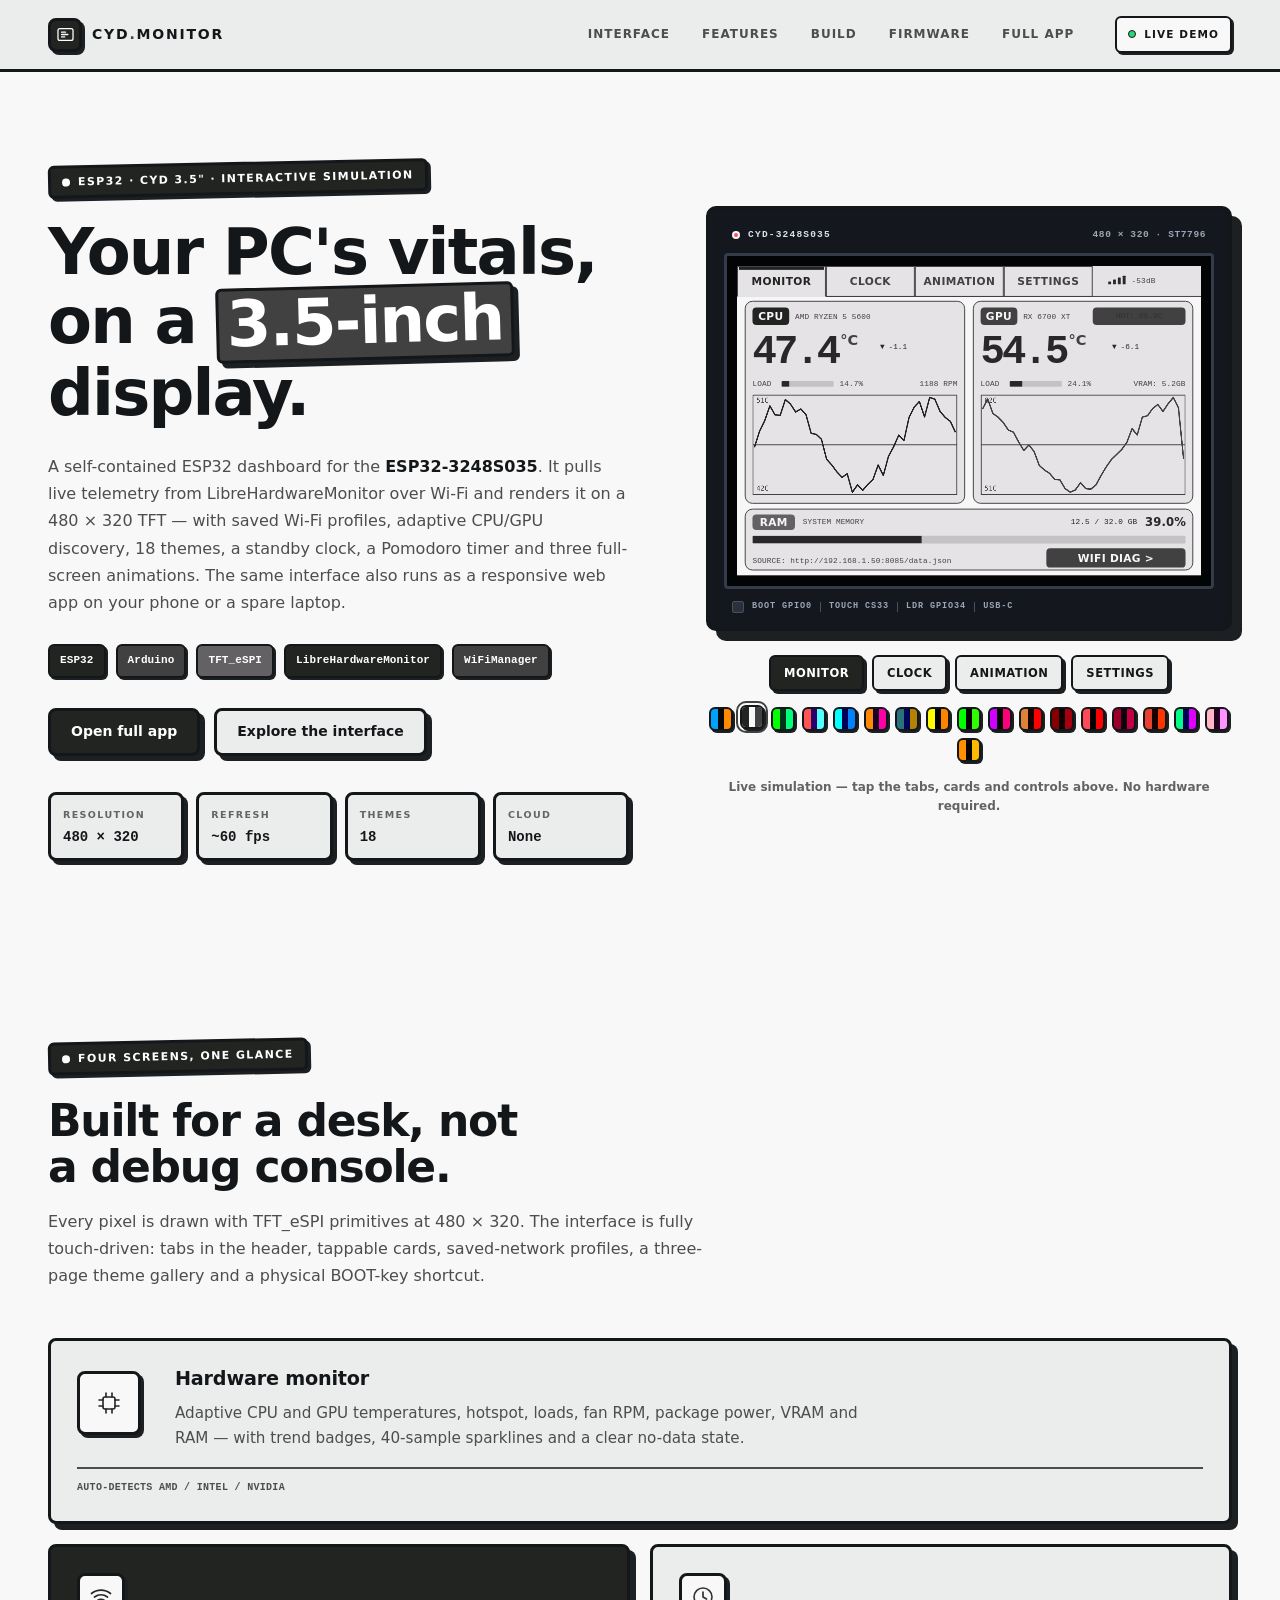
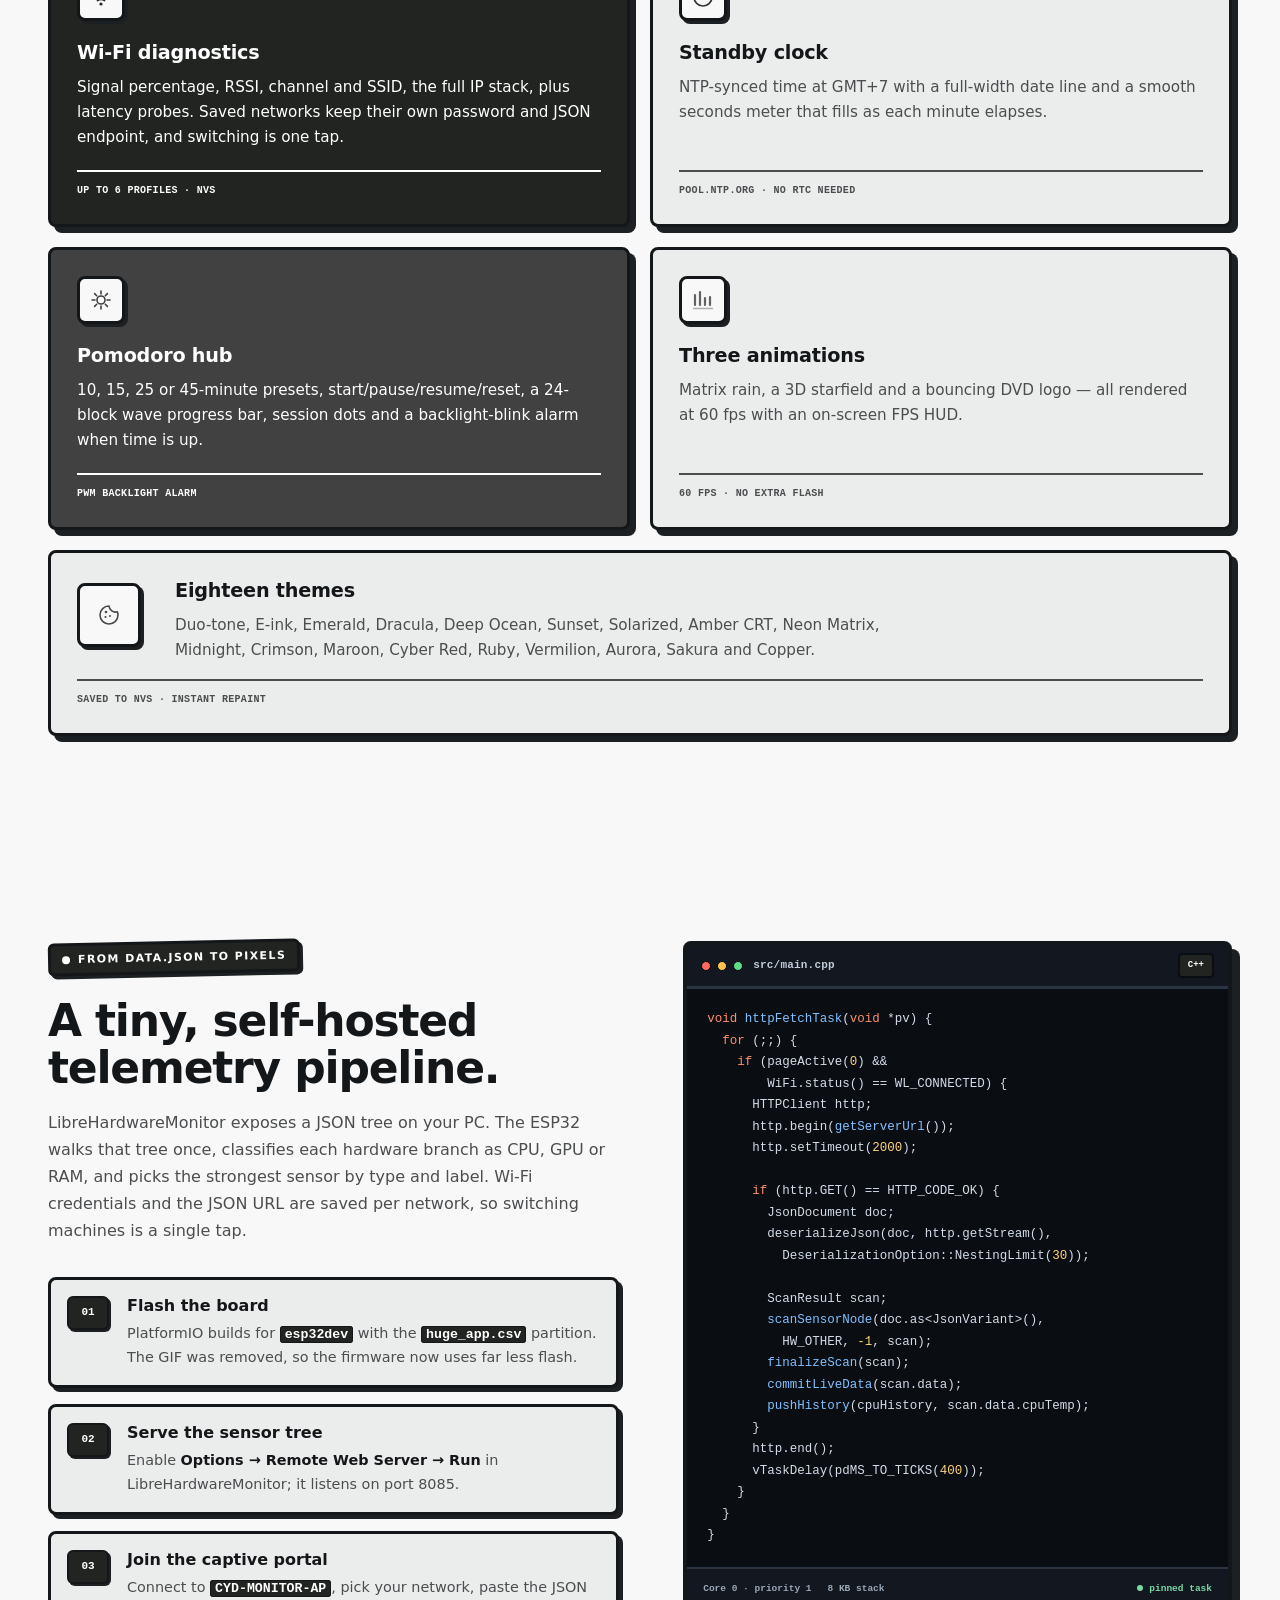
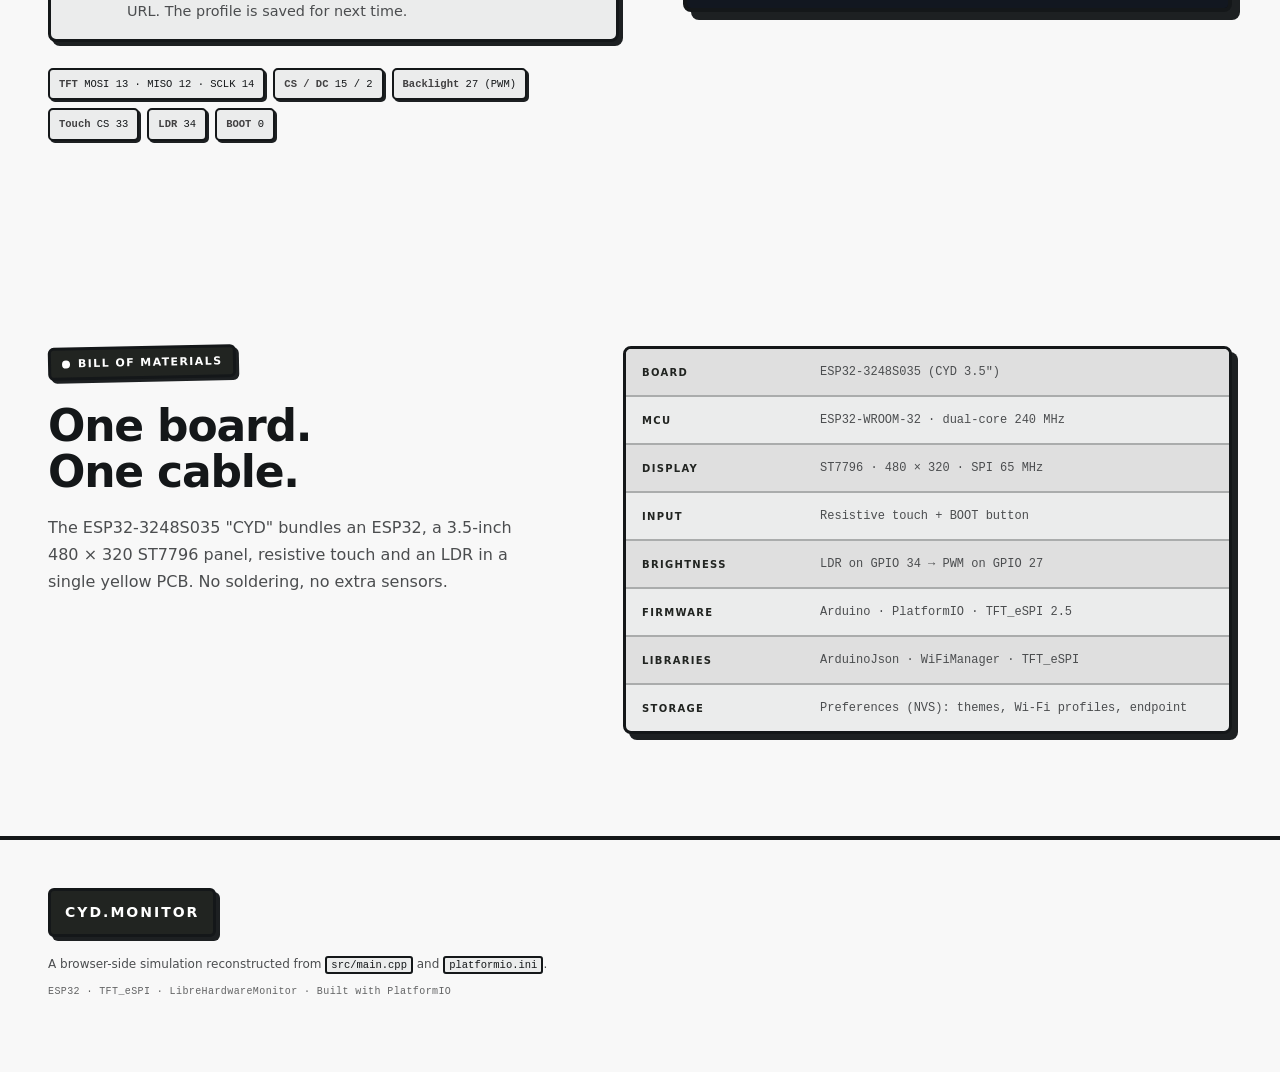
==== commit 4eb96516: "Website: match firmware header tabs, theme cards, page indicator" ====
--- a/web/index.html
+++ b/web/index.html
@@ -247,7 +247,7 @@
                   <div class="settings-viewport" id="settingsViewport" style="left:9px;top:80px;width:462px;height:210px;">
                     <div class="theme-card-list" id="themeCards"></div>
                   </div>
-                  <div class="theme-page-indicator" id="themePageIndicator" style="left:466px;top:88px;height:196px;"></div>
+                  <div class="theme-page-indicator" id="themePageIndicator" style="left:466px;top:85px;height:196px;"></div>
                 </div>
 
                 <div class="rule" style="left:16px;top:292px;width:448px;"></div>
--- a/web/styles.css
+++ b/web/styles.css
@@ -477,12 +477,12 @@
 }
 .tab {
   position: absolute;
-  top: 4px;
+  top: 0;
   width: 92px;
-  height: 26px;
+  height: 32px;
   padding: 0;
   border: 1px solid var(--border);
-  border-radius: 2px;
+  border-radius: 0;
   background: transparent;
   color: var(--muted);
   font-family: var(--sans);
@@ -491,13 +491,13 @@
   letter-spacing: .4px;
   cursor: pointer;
 }
-.tab:nth-child(1) { left: 2px; }
-.tab:nth-child(2) { left: 96px; }
-.tab:nth-child(3) { left: 190px; }
-.tab:nth-child(4) { left: 284px; }
+.tab:nth-child(1) { left: 0; }
+.tab:nth-child(2) { left: 92px; }
+.tab:nth-child(3) { left: 184px; }
+.tab:nth-child(4) { left: 276px; }
 .tab.active {
-  top: 4px;
-  height: 28px;
+  top: 0;
+  height: 32px;
   background: var(--card);
   color: var(--white);
   border-bottom-color: var(--card);
@@ -1105,8 +1105,8 @@
   position: absolute;
   display: flex;
   flex-direction: column;
-  justify-content: center;
-  gap: 8px;
+  justify-content: flex-start;
+  gap: 10px;
   width: 4px;
 }
 .theme-page-indicator i {
@@ -1124,6 +1124,7 @@
   height: 66px;
   border: 1px solid;
   border-radius: 6px;
+  overflow: hidden;
   cursor: pointer;
 }
 .theme-card.selected {
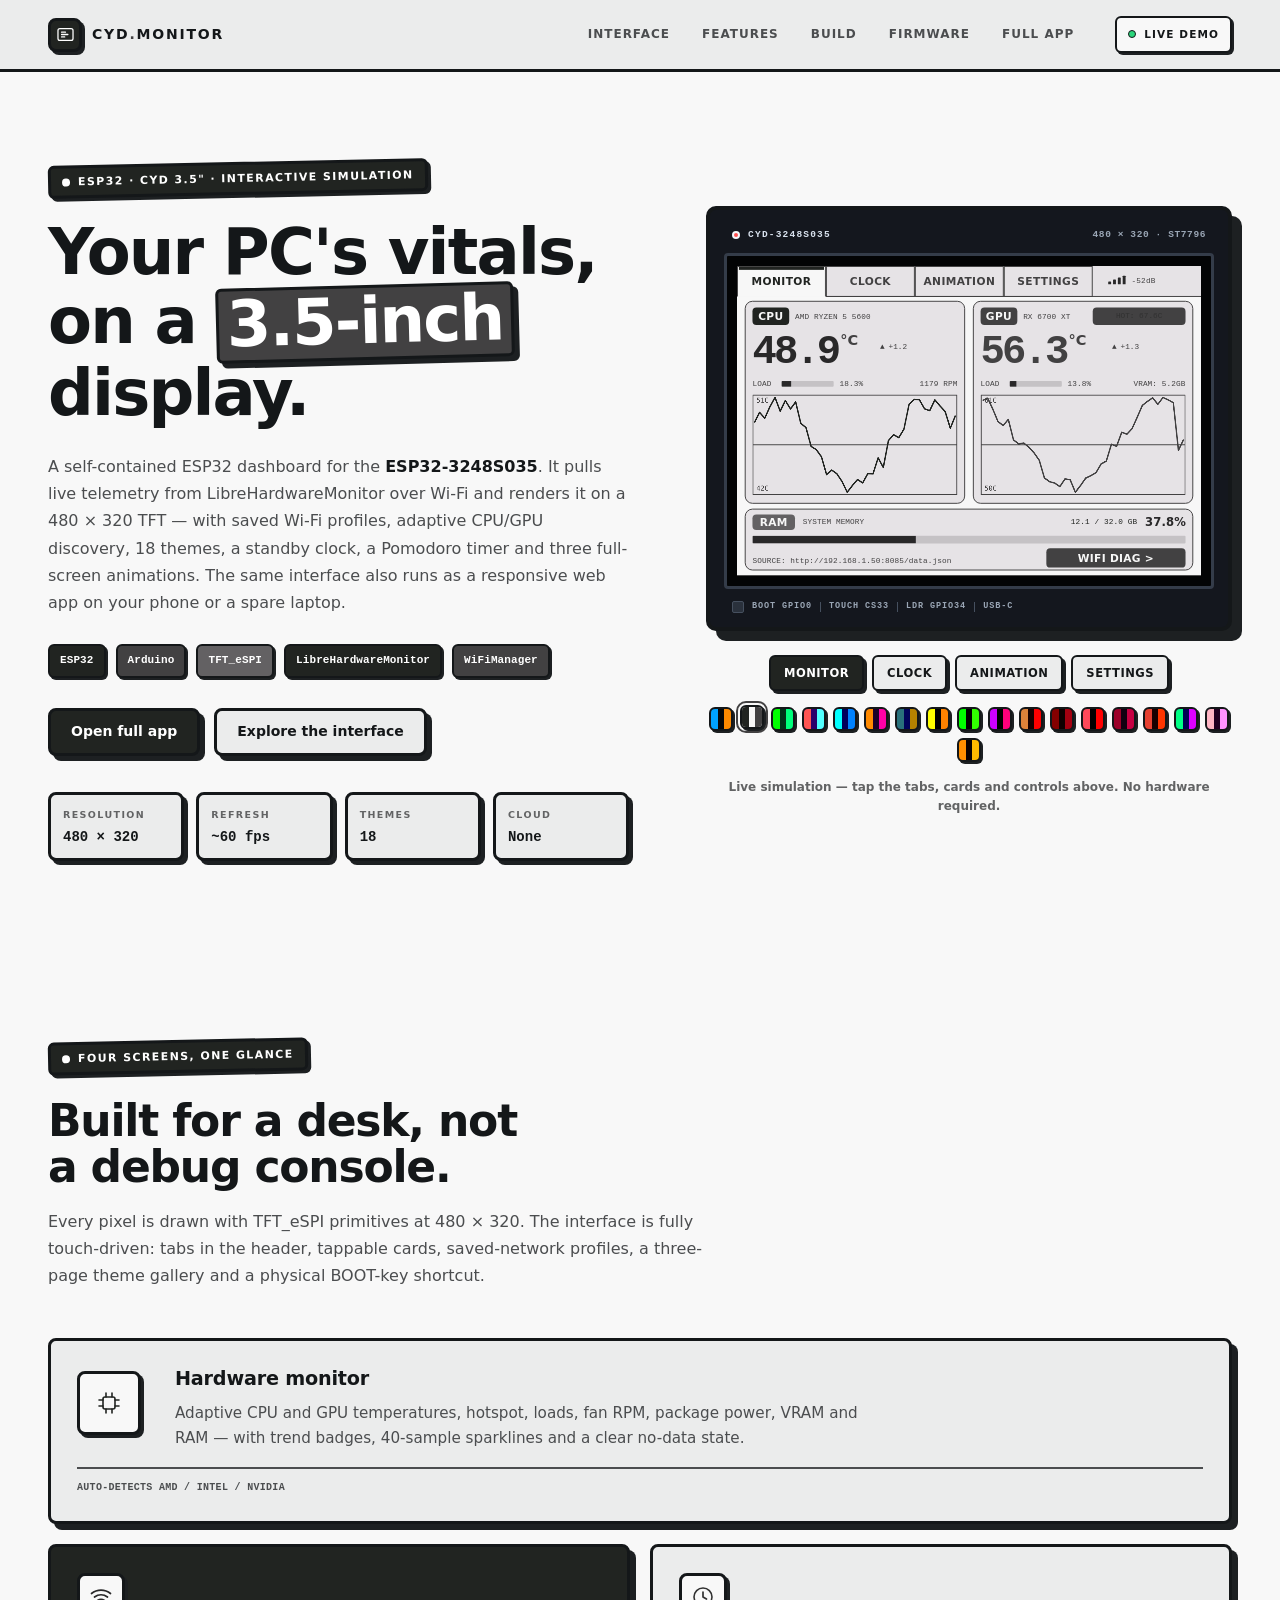
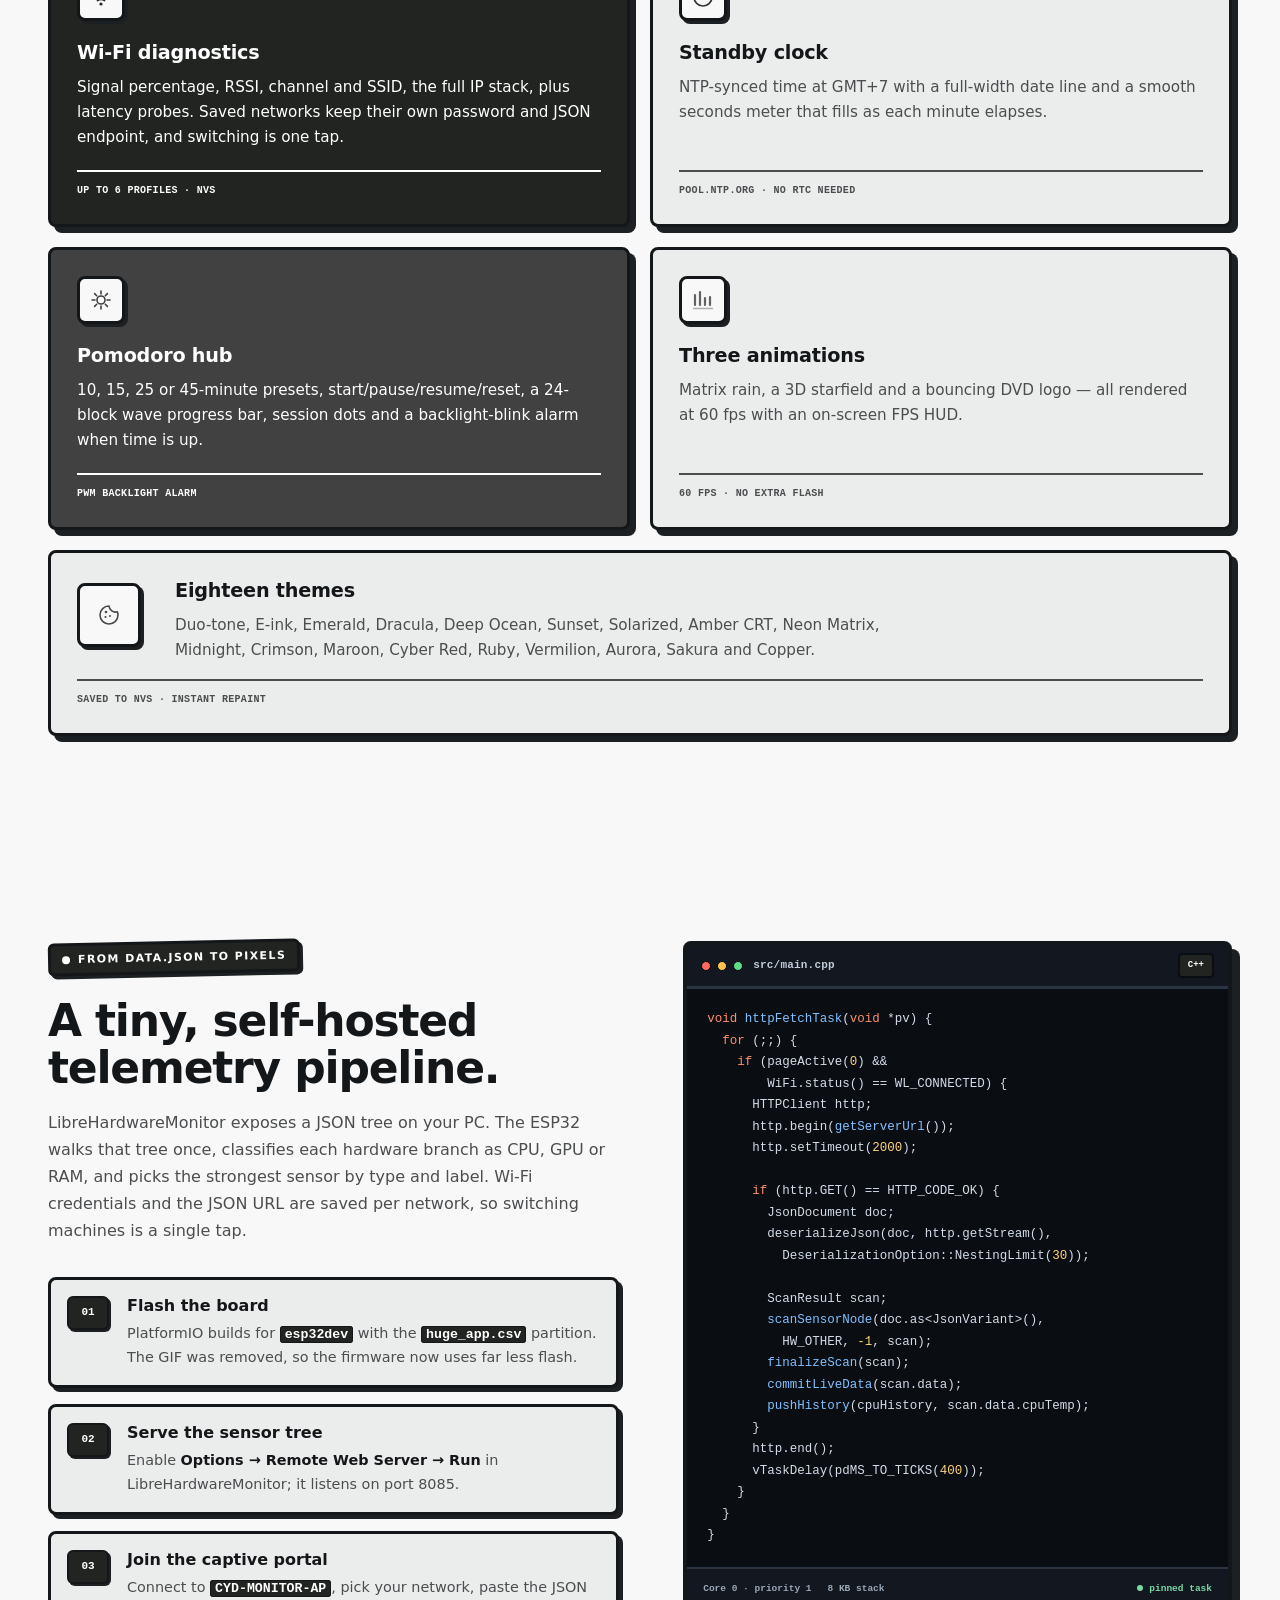
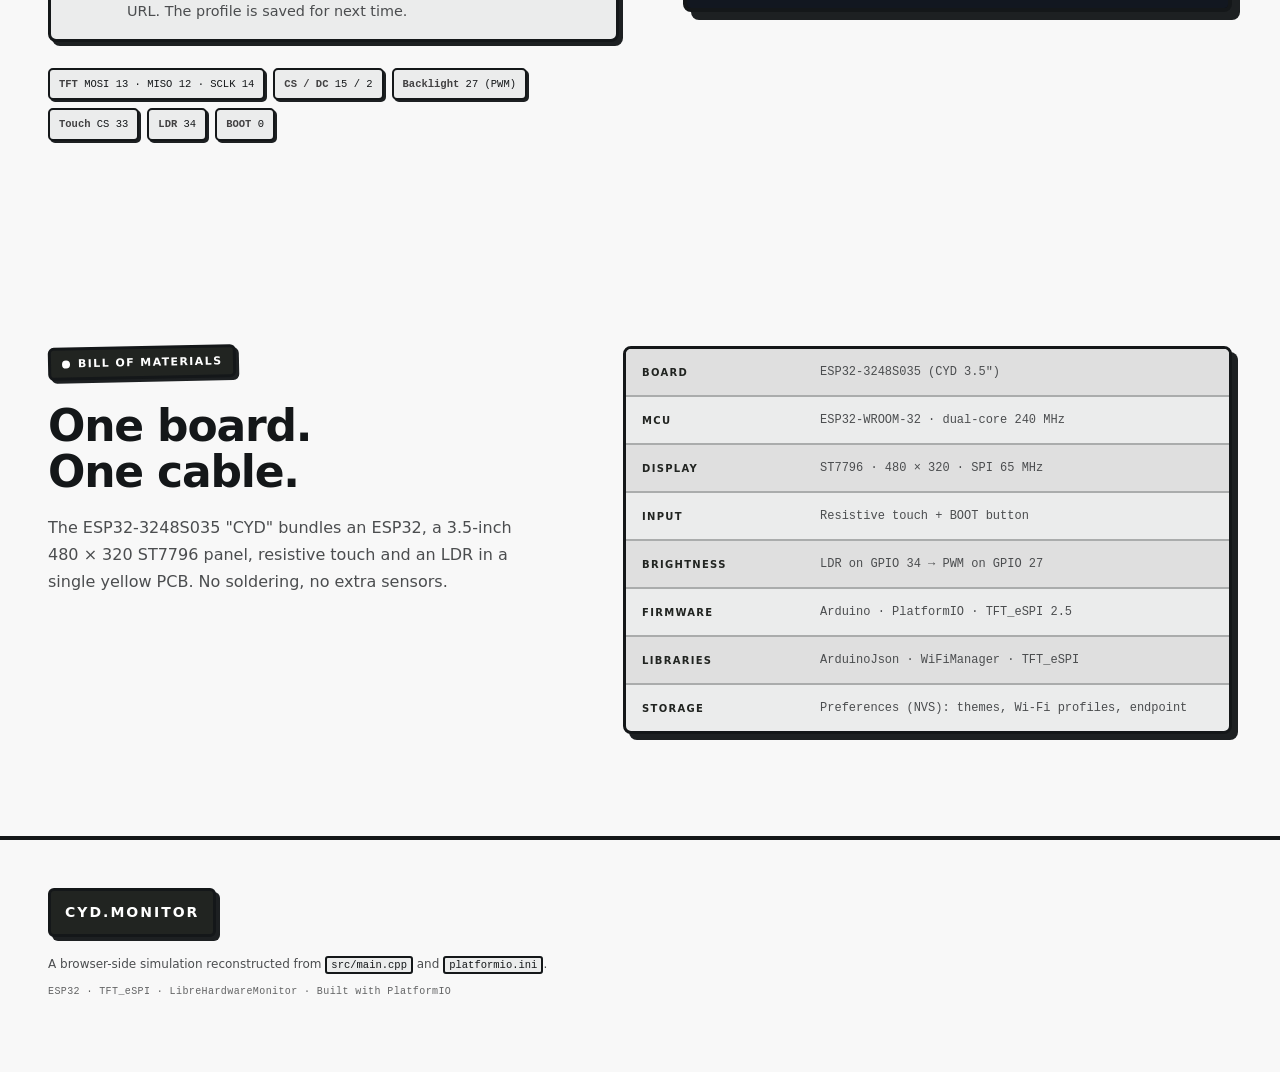
==== commit 1069e64b: "Website: align theme page indicator rows" ====
--- a/web/index.html
+++ b/web/index.html
@@ -247,7 +247,7 @@
                   <div class="settings-viewport" id="settingsViewport" style="left:9px;top:80px;width:462px;height:210px;">
                     <div class="theme-card-list" id="themeCards"></div>
                   </div>
-                  <div class="theme-page-indicator" id="themePageIndicator" style="left:466px;top:85px;height:196px;"></div>
+                  <div class="theme-page-indicator" id="themePageIndicator" style="left:466px;top:84px;height:196px;"></div>
                 </div>
 
                 <div class="rule" style="left:16px;top:292px;width:448px;"></div>
--- a/web/styles.css
+++ b/web/styles.css
@@ -498,9 +498,9 @@
 .tab.active {
   top: 0;
   height: 32px;
-  background: var(--card);
+  background: var(--bg);
   color: var(--white);
-  border-bottom-color: var(--card);
+  border-bottom-color: var(--bg);
   z-index: 2;
 }
 .tab.active::before {
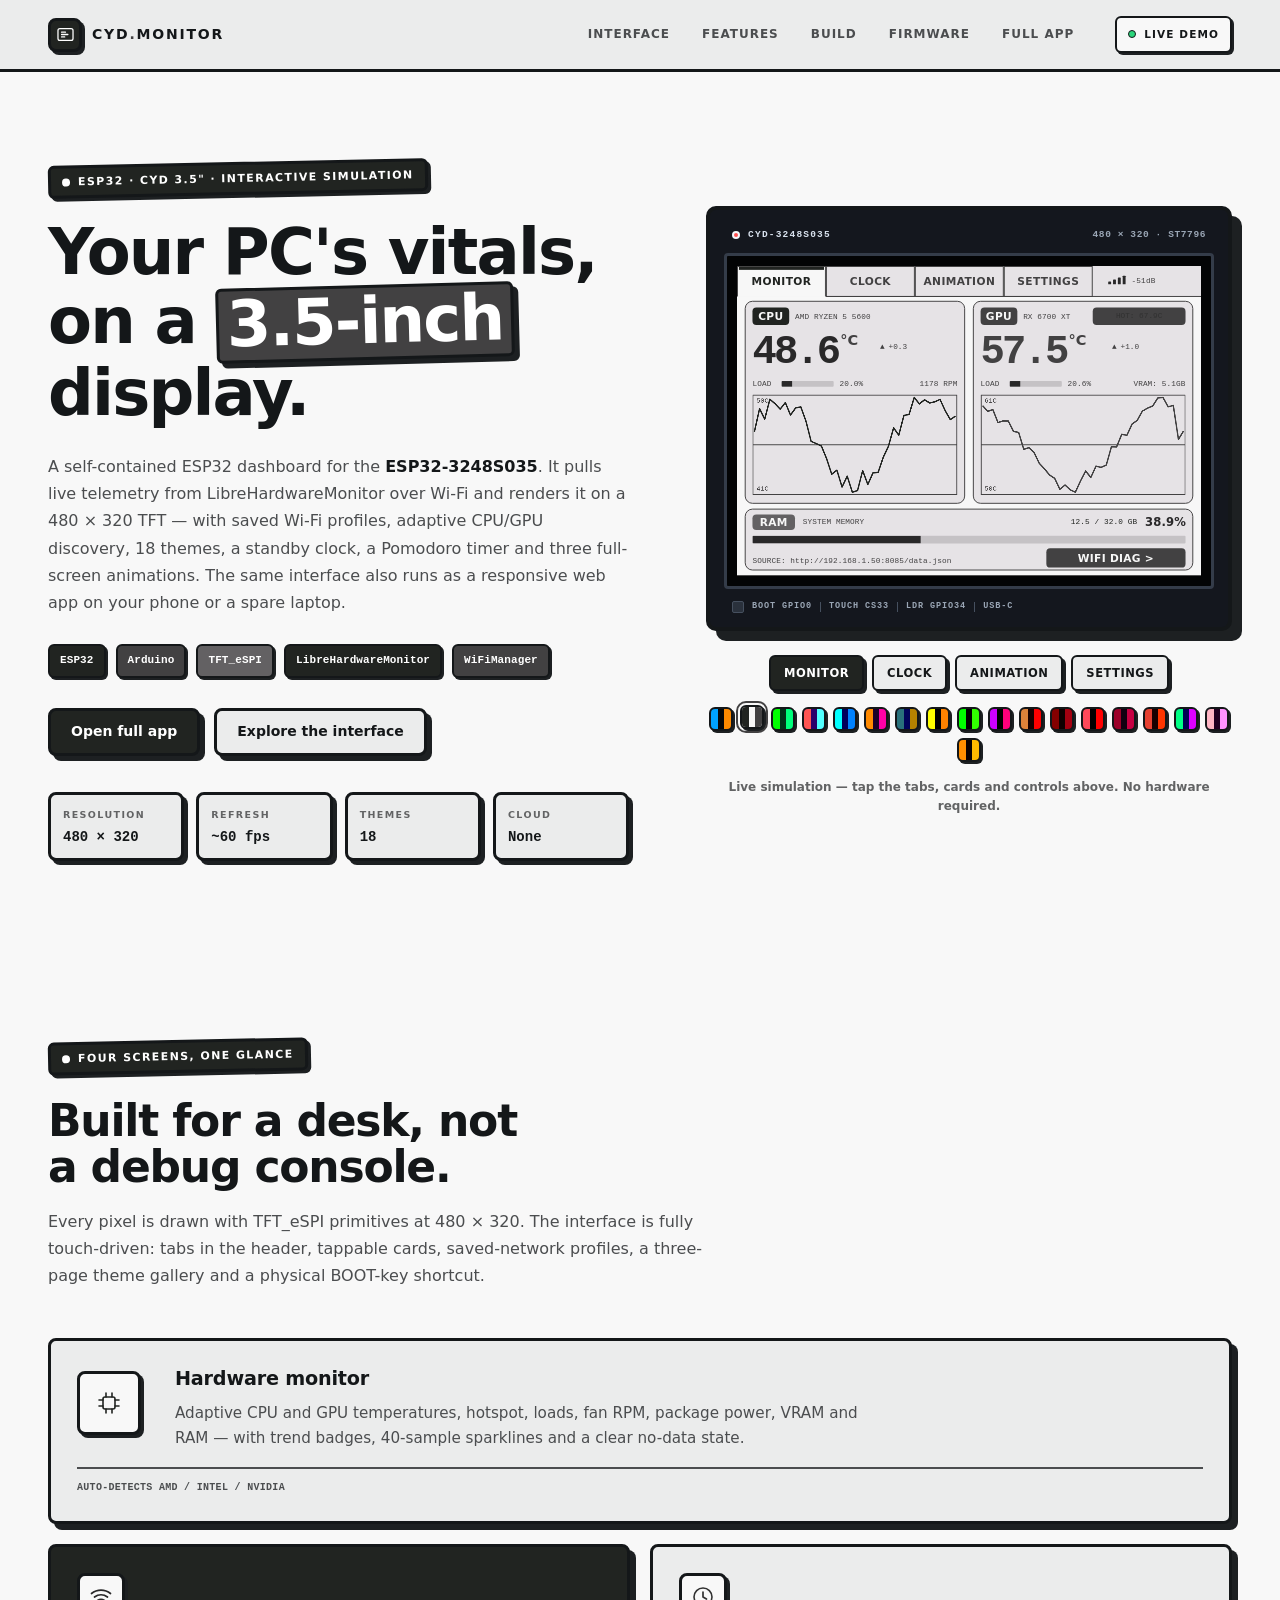
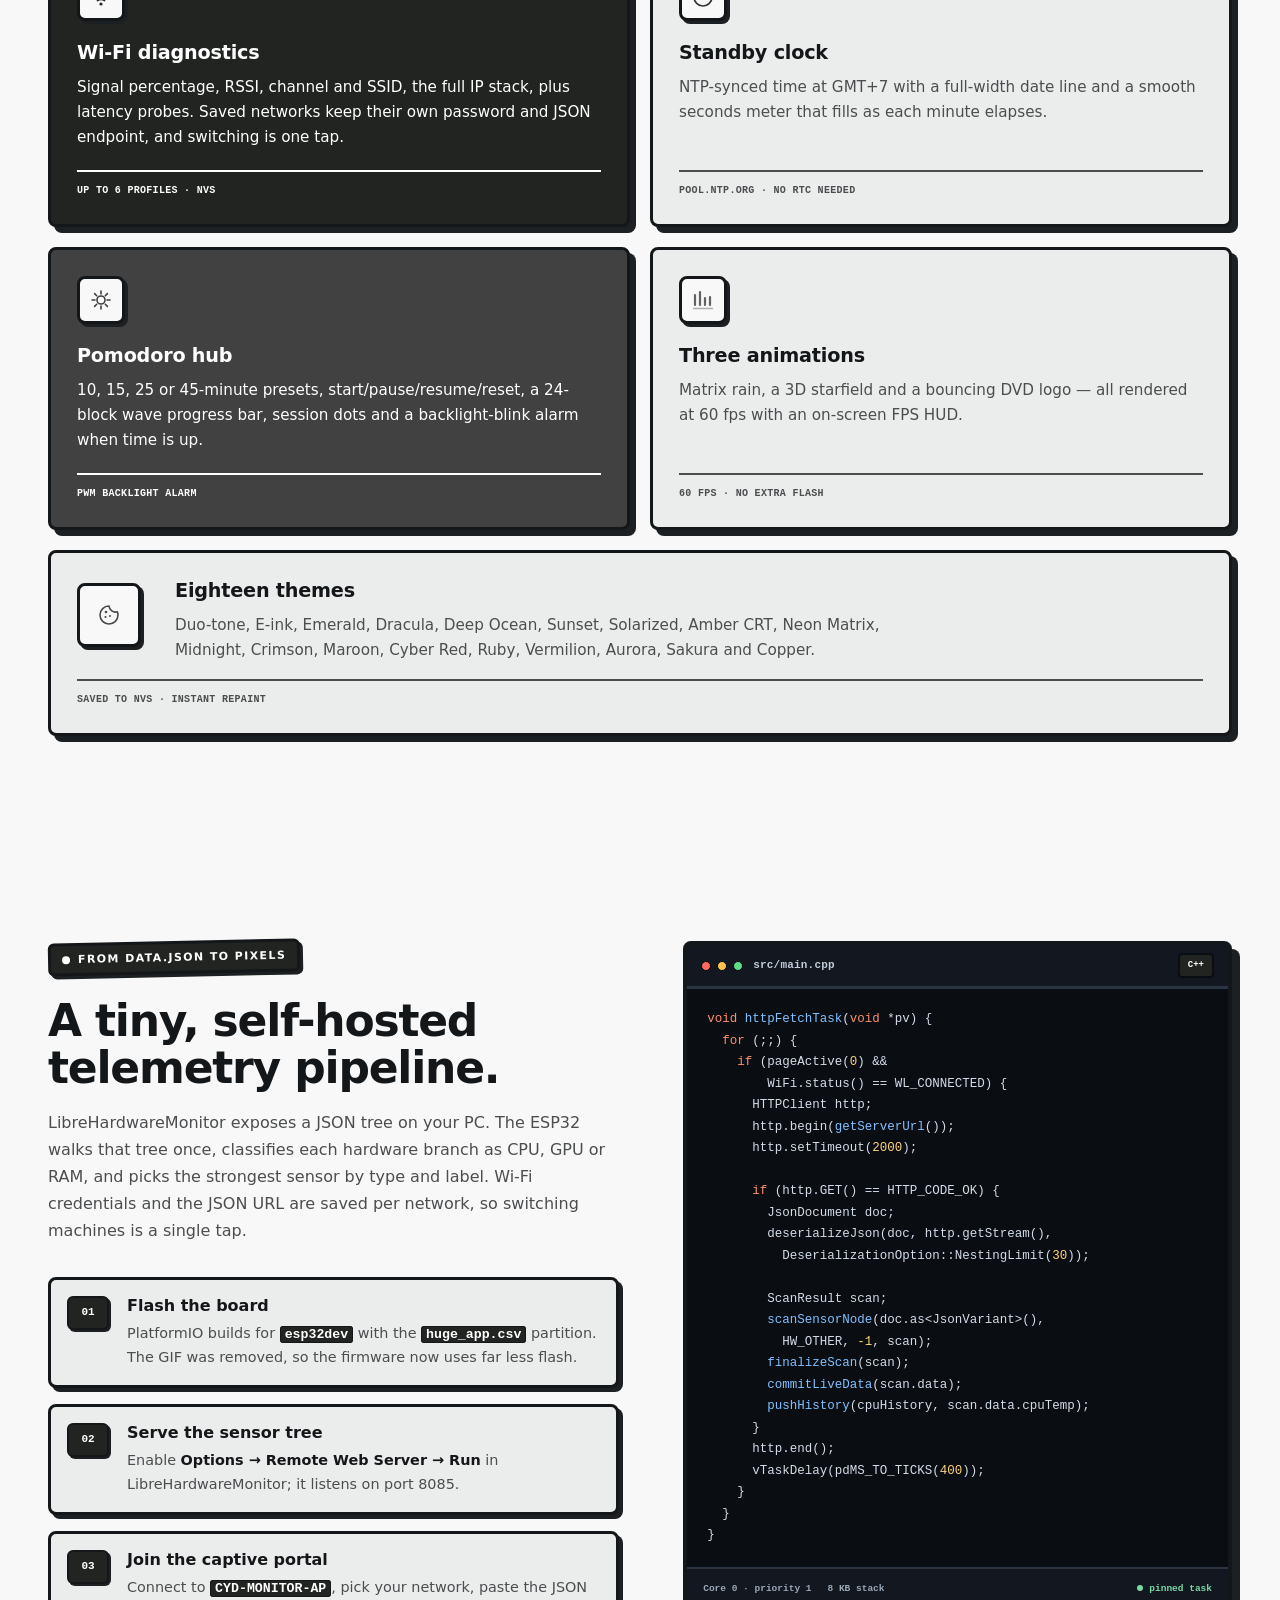
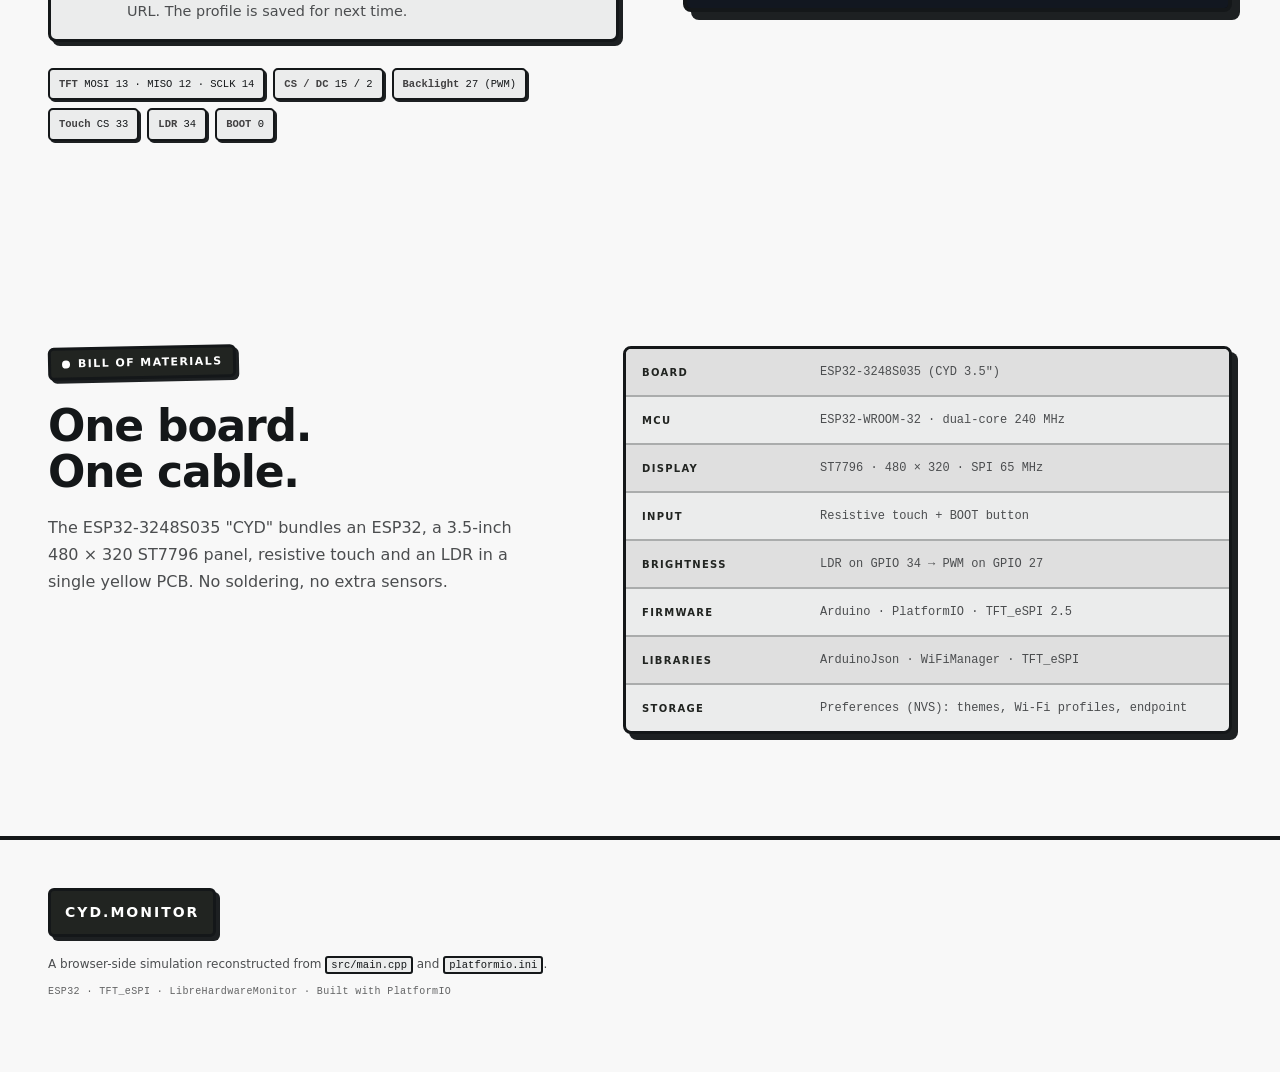
==== commit fa865510: "Website: center theme page indicator in rows" ====
--- a/web/index.html
+++ b/web/index.html
@@ -247,7 +247,7 @@
                   <div class="settings-viewport" id="settingsViewport" style="left:9px;top:80px;width:462px;height:210px;">
                     <div class="theme-card-list" id="themeCards"></div>
                   </div>
-                  <div class="theme-page-indicator" id="themePageIndicator" style="left:466px;top:84px;height:196px;"></div>
+                  <div class="theme-page-indicator" id="themePageIndicator" style="left:466px;top:87px;height:196px;"></div>
                 </div>
 
                 <div class="rule" style="left:16px;top:292px;width:448px;"></div>
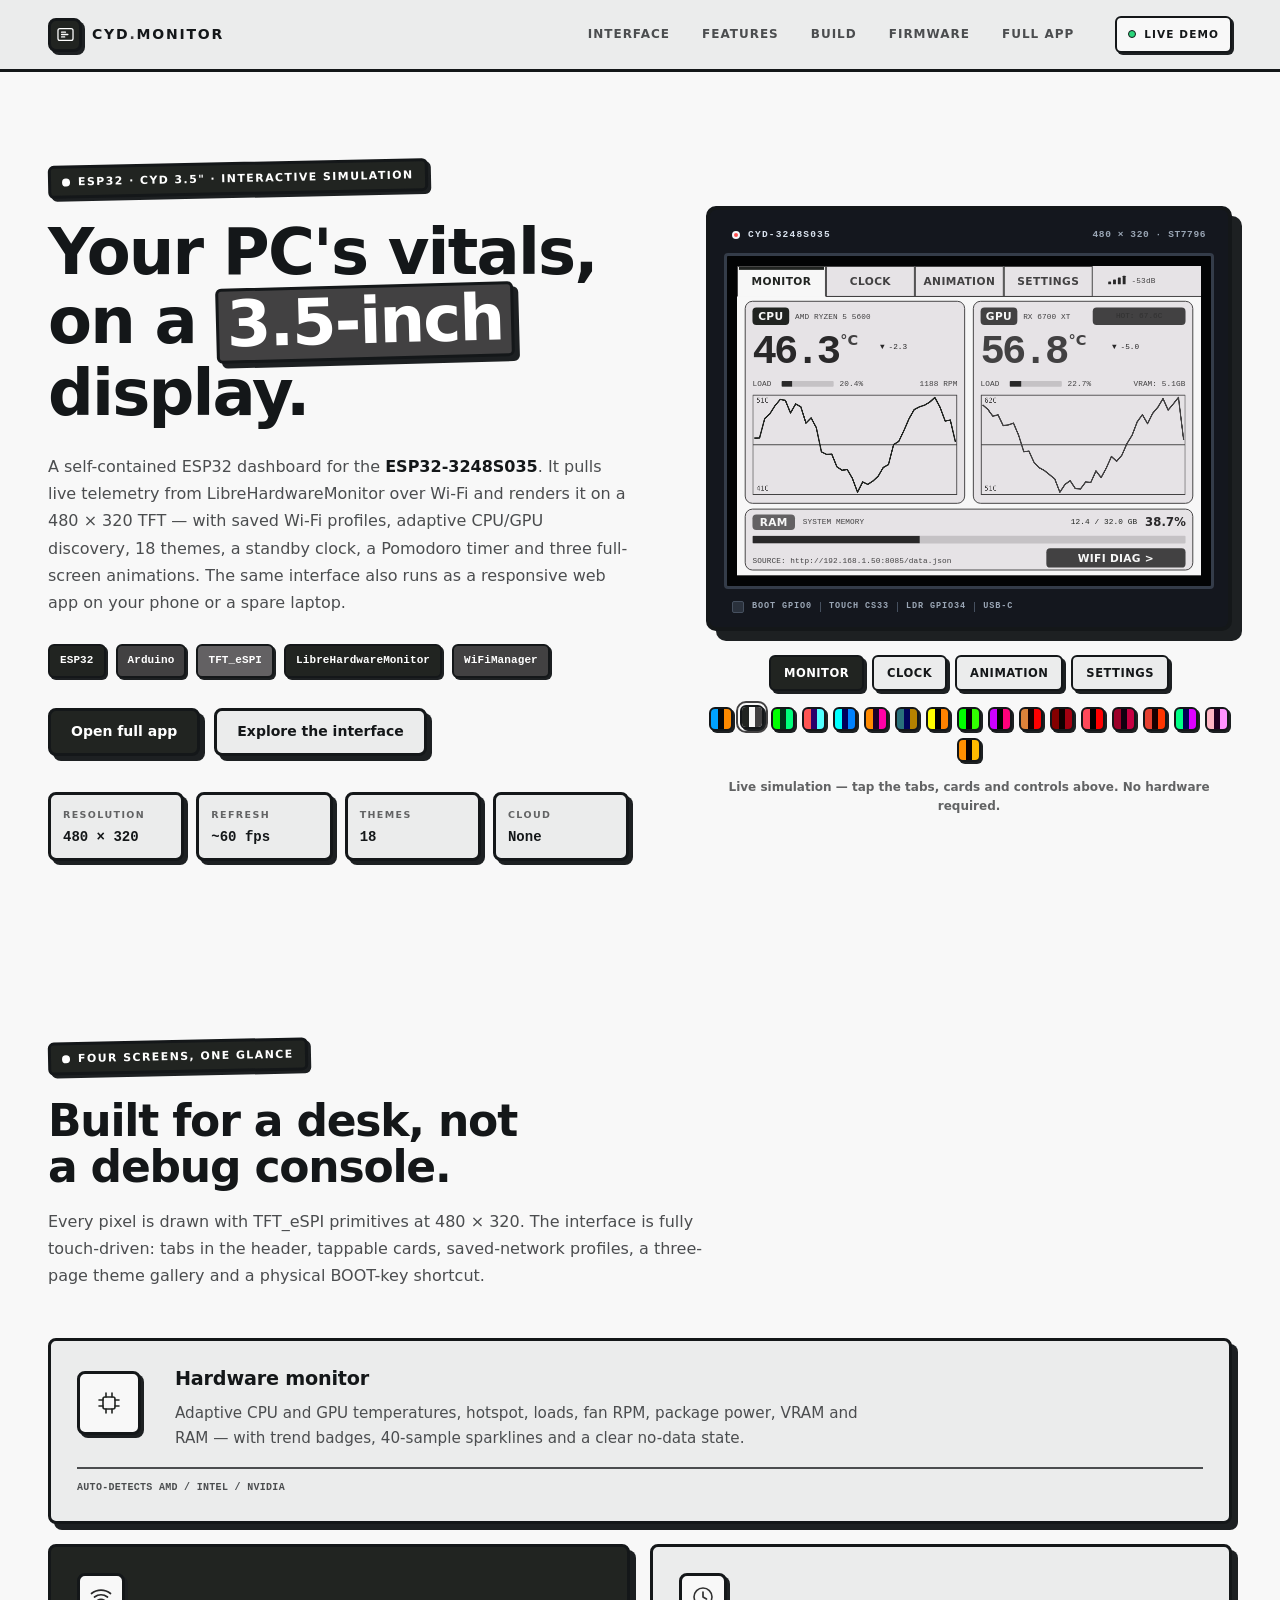
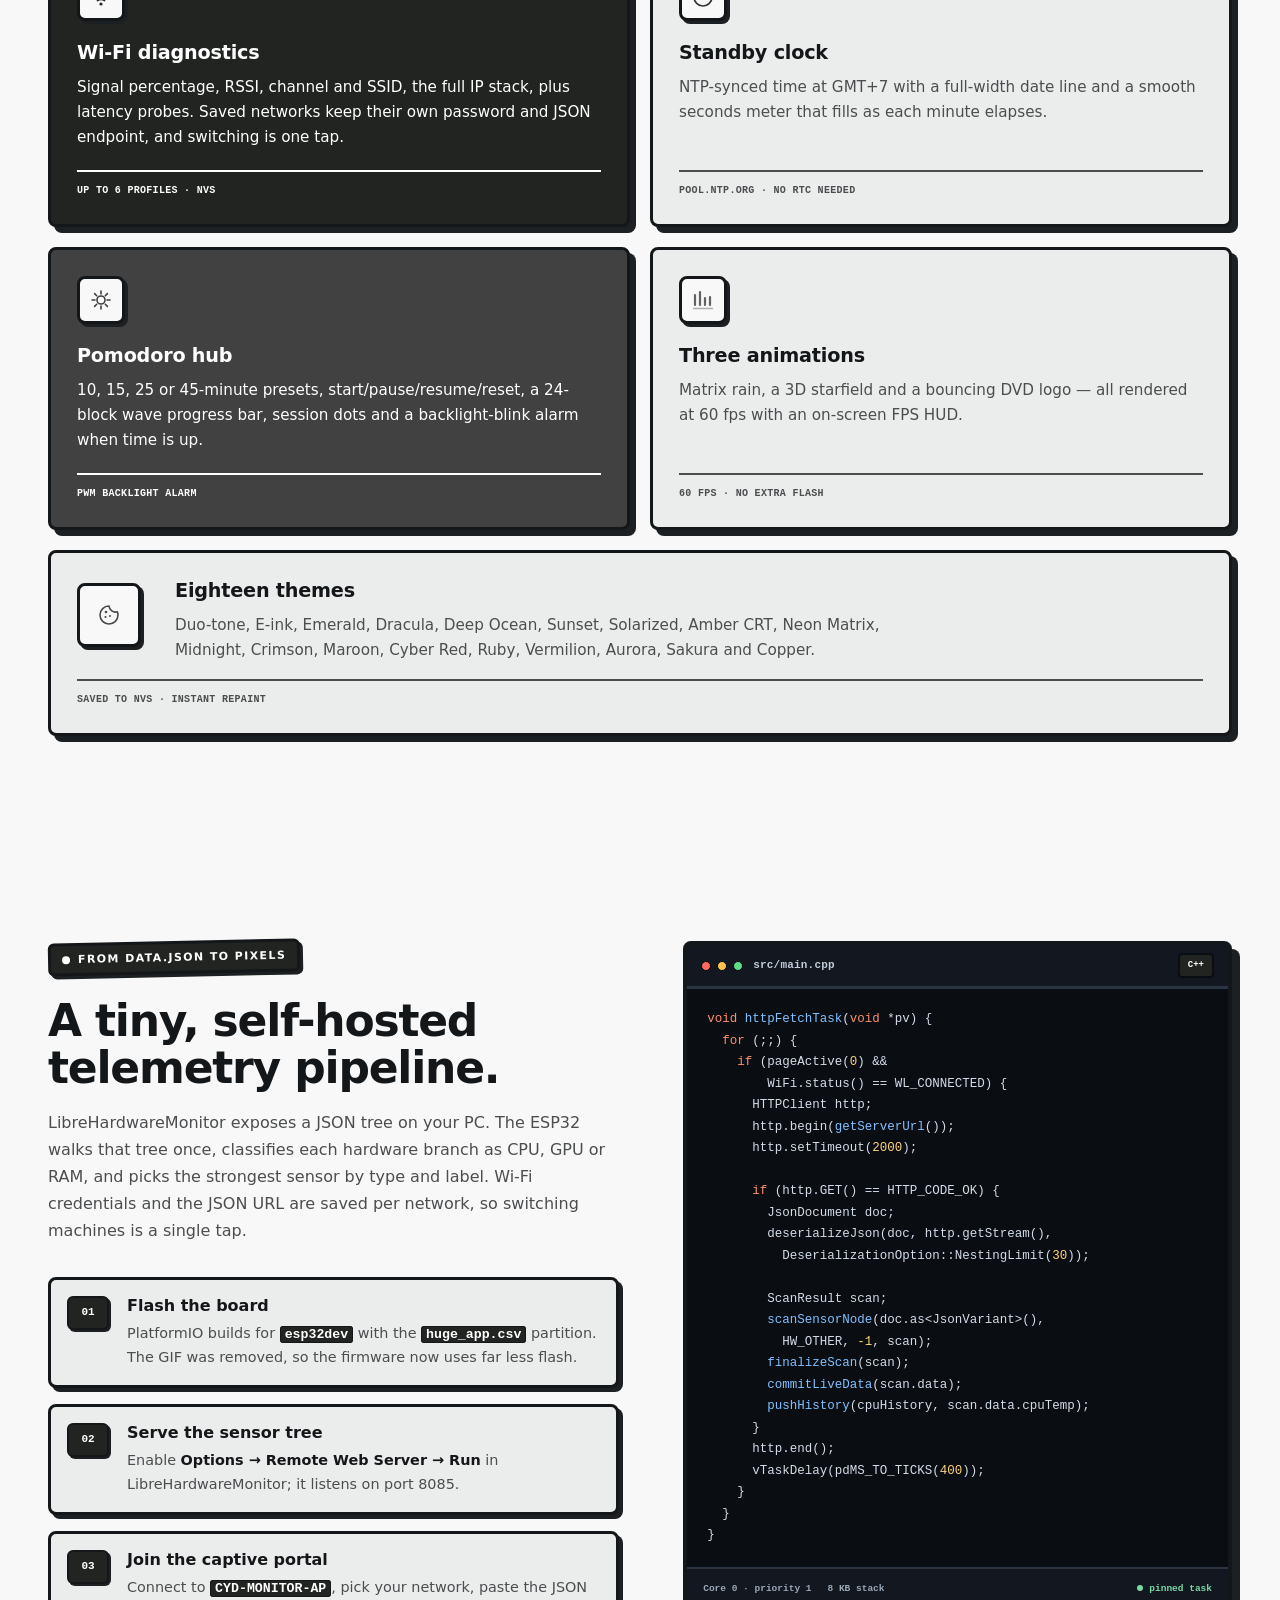
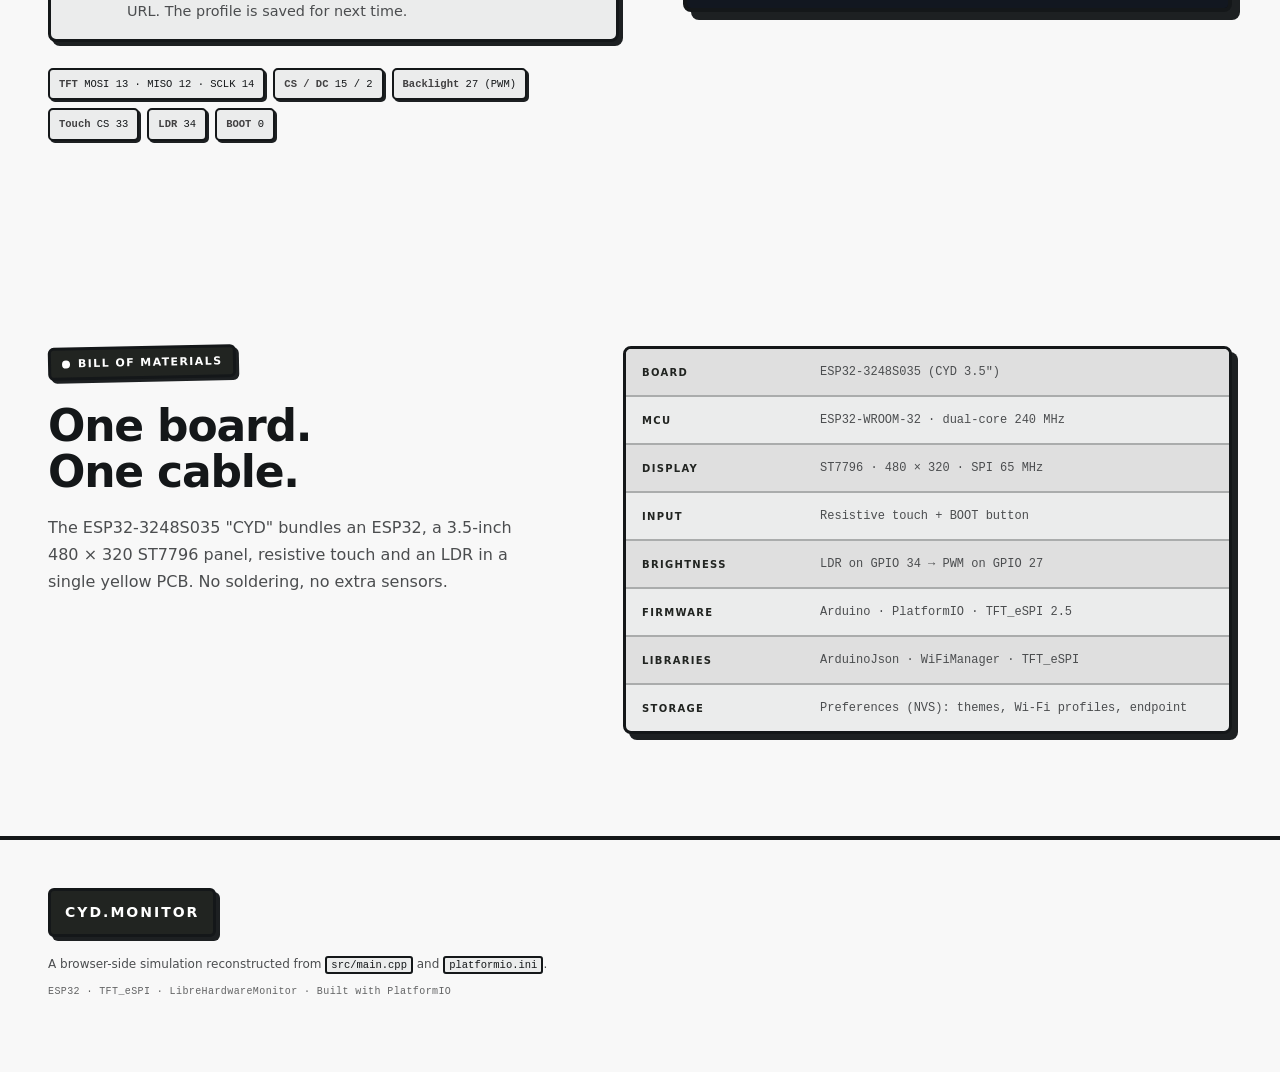
==== commit 99e7a4d0: "Website: fine-tune page indicator alignment" ====
--- a/web/index.html
+++ b/web/index.html
@@ -247,7 +247,7 @@
                   <div class="settings-viewport" id="settingsViewport" style="left:9px;top:80px;width:462px;height:210px;">
                     <div class="theme-card-list" id="themeCards"></div>
                   </div>
-                  <div class="theme-page-indicator" id="themePageIndicator" style="left:466px;top:87px;height:196px;"></div>
+                  <div class="theme-page-indicator" id="themePageIndicator" style="left:466px;top:85px;height:196px;"></div>
                 </div>
 
                 <div class="rule" style="left:16px;top:292px;width:448px;"></div>
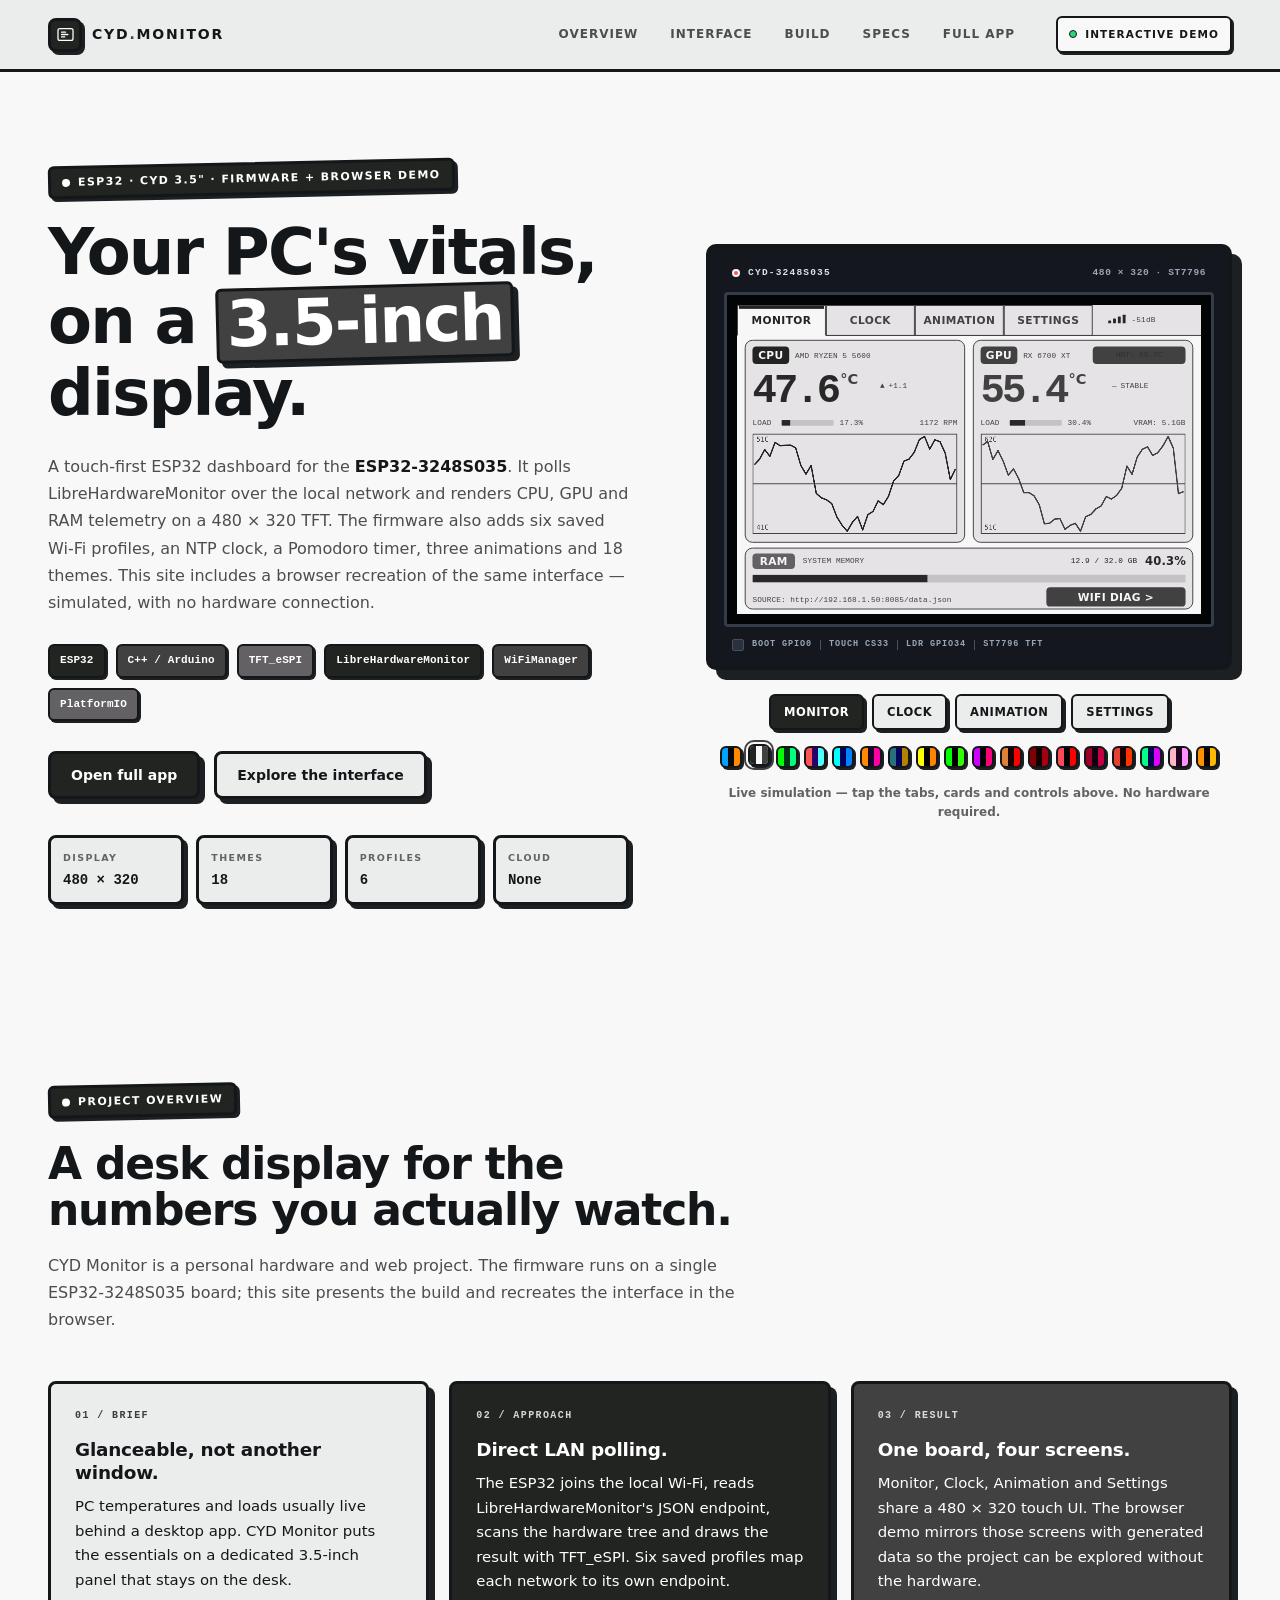
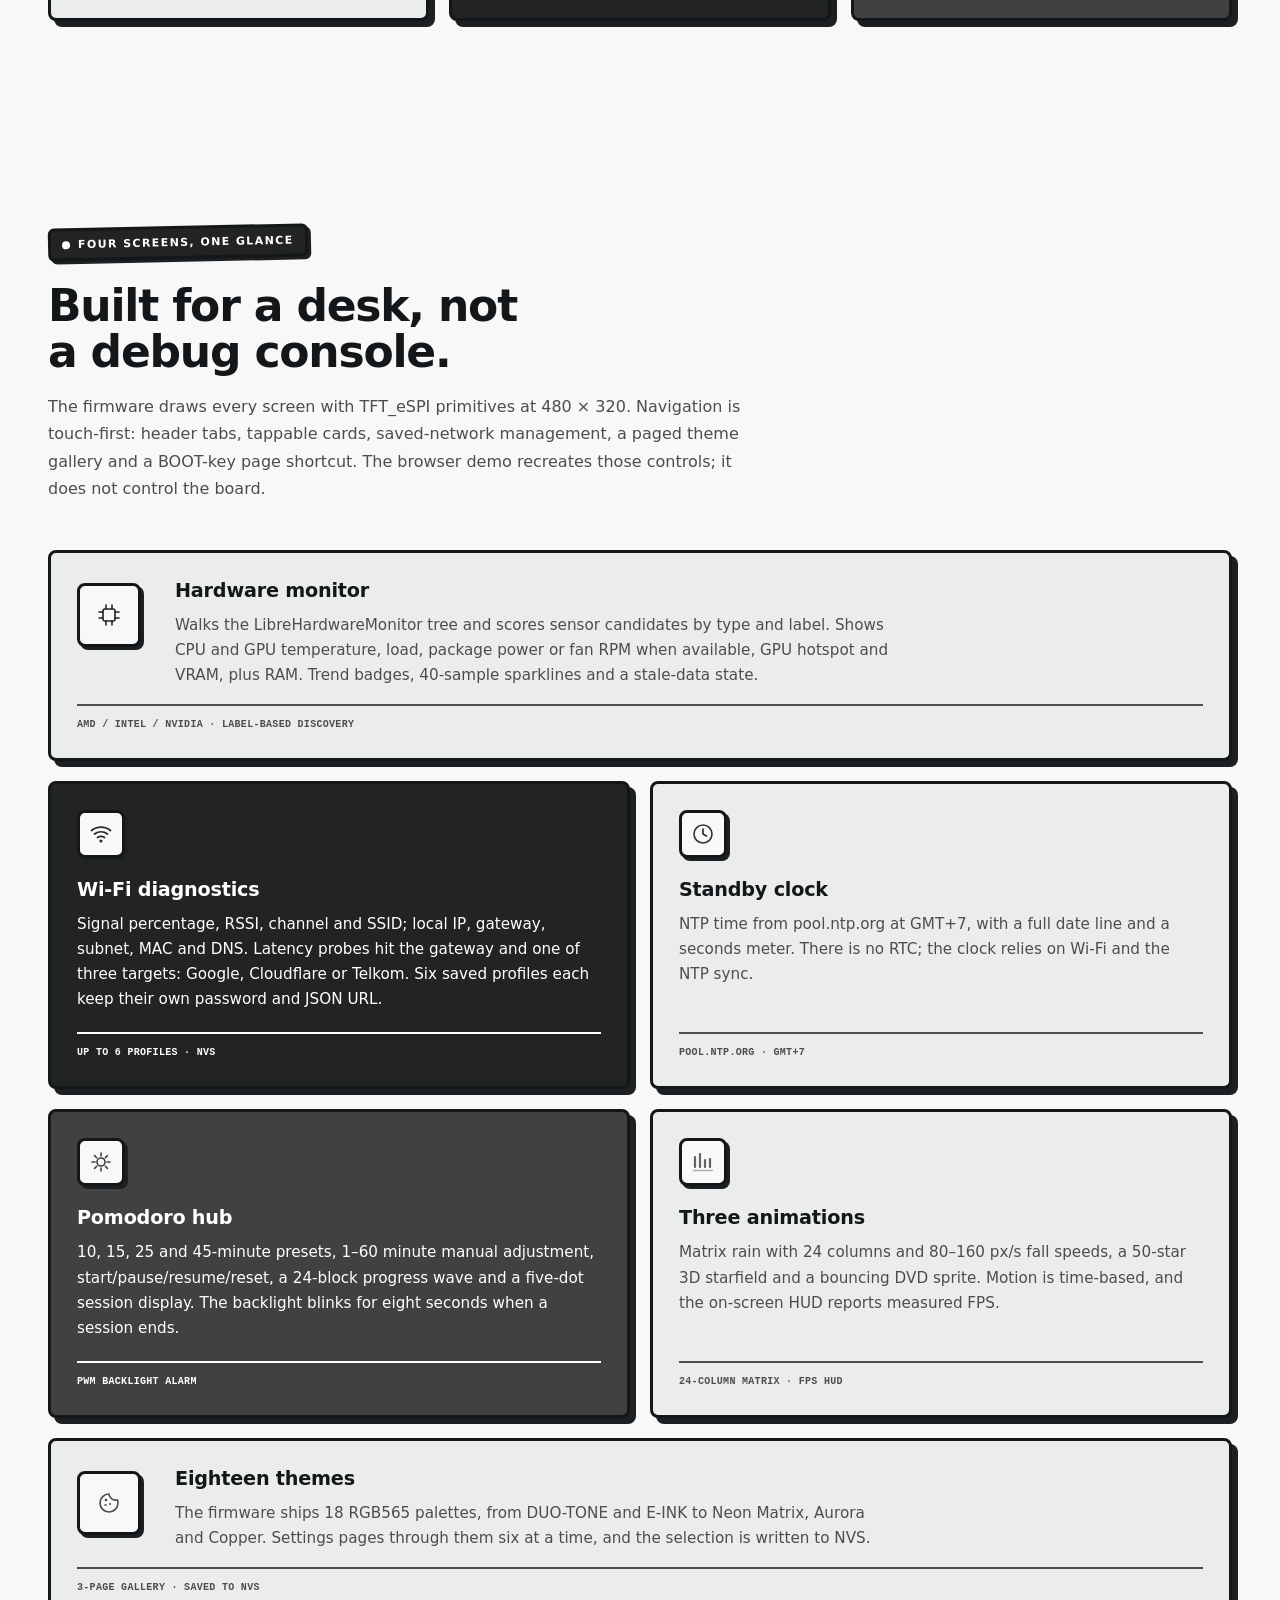
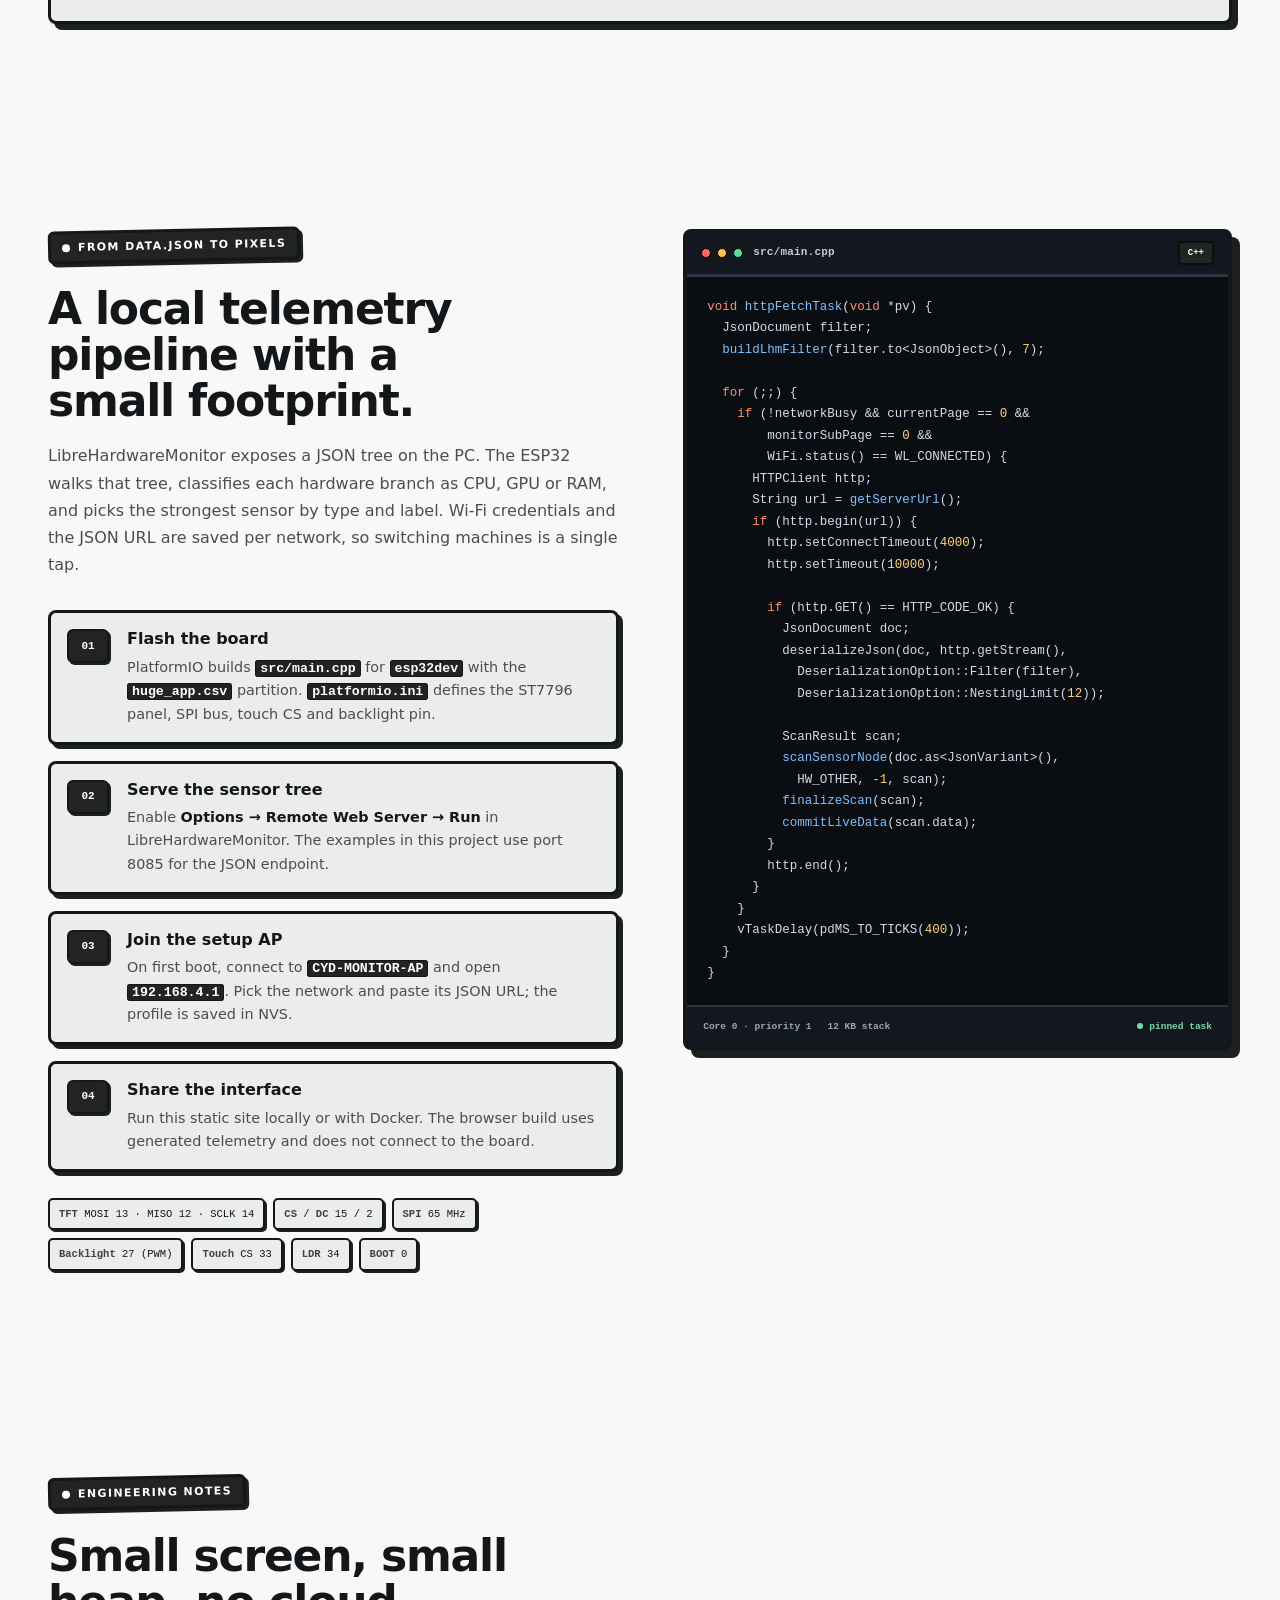
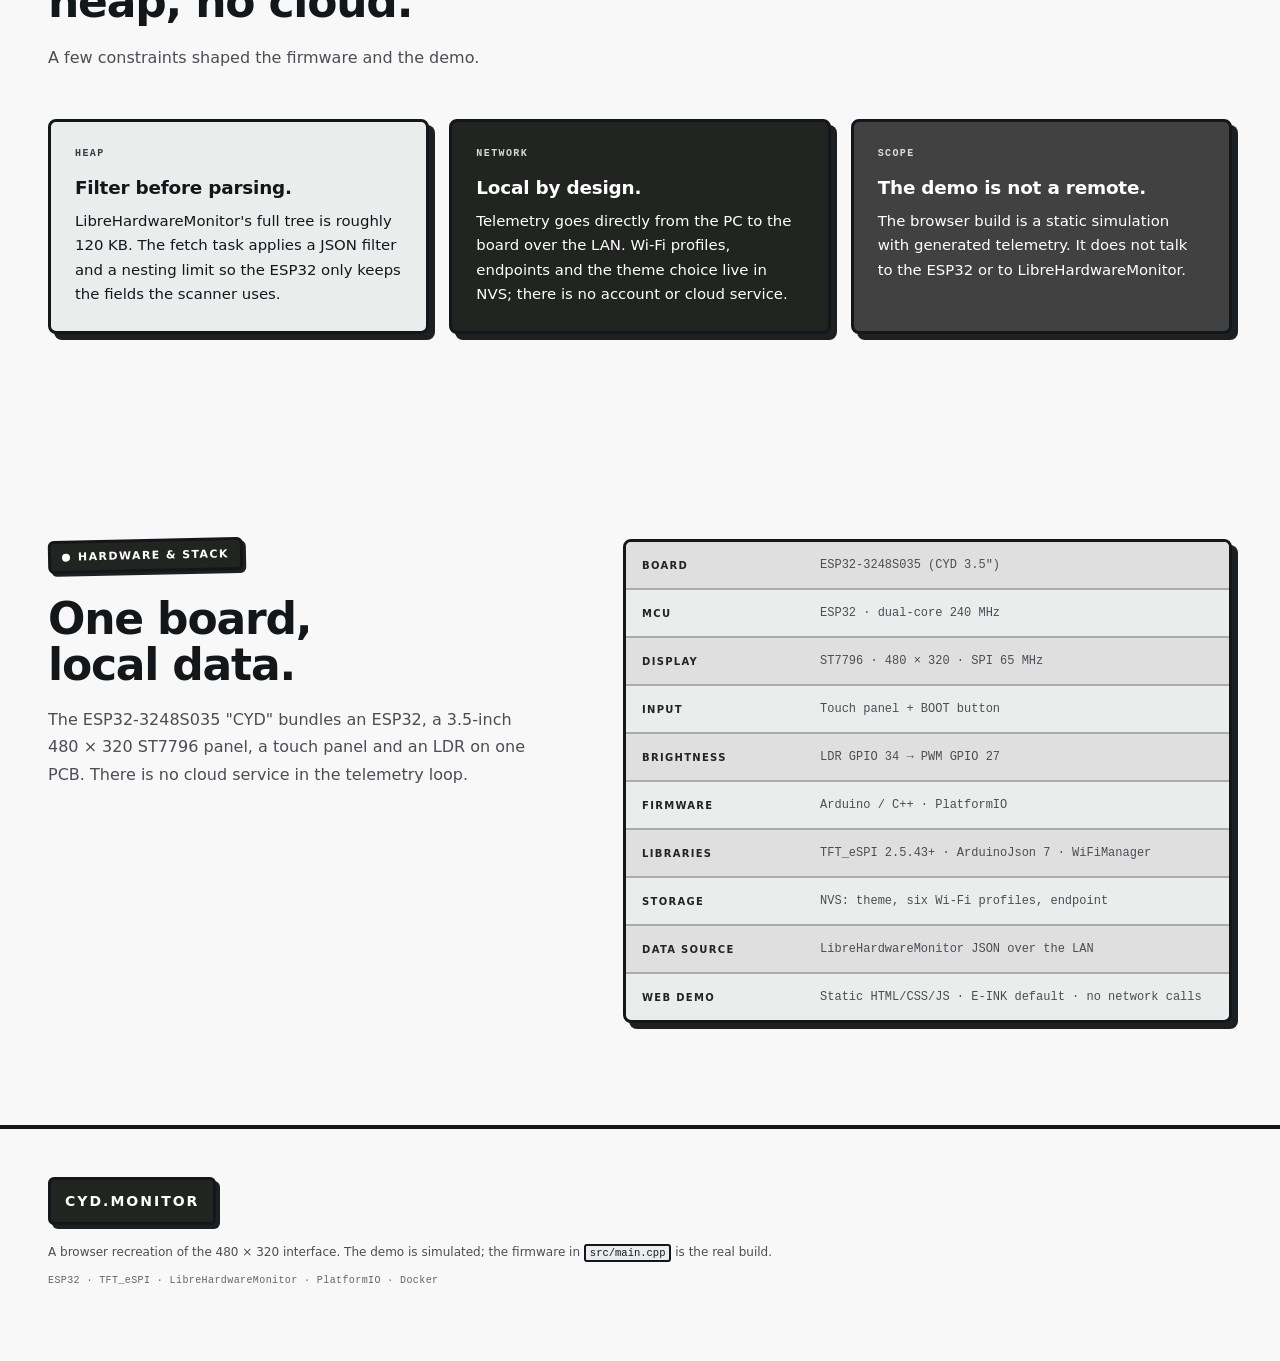
==== commit a0495c89: "Add portfolio site, project README, and Docker packaging" ====
--- a/web/index.html
+++ b/web/index.html
@@ -3,10 +3,10 @@
 <head>
 <meta charset="UTF-8" />
 <meta name="viewport" content="width=device-width, initial-scale=1.0" />
-<title>CYD Monitor — ESP32 3.5" PC Dashboard</title>
-<meta name="description" content="Interactive simulation and full-screen web app of an ESP32-3248S035 hardware monitor: adaptive PC telemetry, saved Wi-Fi networks, clock, Pomodoro, animations and 18 themes on a 480x320 TFT." />
+<title>CYD Monitor — ESP32 PC Telemetry Dashboard</title>
+<meta name="description" content="A touch-first ESP32-3248S035 dashboard for local PC telemetry from LibreHardwareMonitor, plus a browser recreation of its 480x320 interface." />
 <link rel="icon" href="data:image/svg+xml,%3Csvg xmlns='http://www.w3.org/2000/svg' viewBox='0 0 32 32'%3E%3Crect width='32' height='32' rx='7' fill='%230b0d10'/%3E%3Crect x='5' y='8' width='22' height='16' rx='2' fill='%23051f'/%3E%3Crect x='8' y='11' width='7' height='3' fill='%23fc40'/%3E%3Crect x='8' y='16' width='13' height='2' fill='%23ffffff' opacity='.7'/%3E%3C/svg%3E" />
-<link rel="stylesheet" href="styles.css?v=15" />
+<link rel="stylesheet" href="styles.css?v=17" />
 </head>
 <body>
 
@@ -18,13 +18,13 @@
     <span>CYD<span class="brand-dot">.</span>MONITOR</span>
   </a>
   <nav class="nav-links" aria-label="Sections">
+    <a href="#overview">Overview</a>
     <a href="#interface">Interface</a>
-    <a href="#features">Features</a>
     <a href="#build">Build</a>
-    <a href="#firmware">Firmware</a>
+    <a href="#specs">Specs</a>
     <a href="app.html">Full app</a>
   </nav>
-  <span class="nav-pill"><span class="pulse"></span>Live demo</span>
+  <span class="nav-pill"><span class="pulse"></span>Interactive demo</span>
 </header>
 
 <main id="top">
@@ -32,30 +32,31 @@
   <!-- ================= HERO ================= -->
   <section class="hero">
     <div class="hero-copy">
-      <p class="eyebrow"><span></span>ESP32 · CYD 3.5" · Interactive simulation</p>
+      <p class="eyebrow"><span></span>ESP32 · CYD 3.5" · Firmware + browser demo</p>
       <h1>Your PC's vitals,<br />on a <em>3.5-inch</em> display.</h1>
       <p class="lede">
-        A self-contained ESP32 dashboard for the <strong>ESP32-3248S035</strong>. It pulls live
-        telemetry from LibreHardwareMonitor over Wi-Fi and renders it on a 480 × 320 TFT — with
-        saved Wi-Fi profiles, adaptive CPU/GPU discovery, 18 themes, a standby clock, a Pomodoro
-        timer and three full-screen animations. The same interface also runs as a responsive web app
-        on your phone or a spare laptop.
+        A touch-first ESP32 dashboard for the <strong>ESP32-3248S035</strong>. It polls
+        LibreHardwareMonitor over the local network and renders CPU, GPU and RAM telemetry on a
+        480 × 320 TFT. The firmware also adds six saved Wi-Fi profiles, an NTP clock, a Pomodoro
+        timer, three animations and 18 themes. This site includes a browser recreation of the same
+        interface — simulated, with no hardware connection.
       </p>
       <div class="chip-row" aria-label="Technology stack">
         <span class="chip">ESP32</span>
-        <span class="chip">Arduino</span>
+        <span class="chip">C++ / Arduino</span>
         <span class="chip">TFT_eSPI</span>
         <span class="chip">LibreHardwareMonitor</span>
         <span class="chip">WiFiManager</span>
+        <span class="chip">PlatformIO</span>
       </div>
       <div class="hero-actions">
         <a class="btn btn-primary" href="app.html">Open full app</a>
         <a class="btn btn-ghost" href="#interface">Explore the interface</a>
       </div>
       <dl class="hero-stats">
-        <div><dt>Resolution</dt><dd>480 × 320</dd></div>
-        <div><dt>Refresh</dt><dd>~60 fps</dd></div>
+        <div><dt>Display</dt><dd>480 × 320</dd></div>
         <div><dt>Themes</dt><dd>18</dd></div>
+        <div><dt>Profiles</dt><dd>6</dd></div>
         <div><dt>Cloud</dt><dd>None</dd></div>
       </dl>
     </div>
@@ -266,7 +267,7 @@
           <span class="foot-sep"></span>
           <span>LDR&nbsp;GPIO34</span>
           <span class="foot-sep"></span>
-          <span>USB-C</span>
+          <span>ST7796&nbsp;TFT</span>
         </div>
       </div>
 
@@ -283,14 +284,46 @@
     </div>
   </section>
 
+  <!-- ================= OVERVIEW ================= -->
+  <section class="section" id="overview">
+    <div class="section-head">
+      <p class="eyebrow"><span></span>Project overview</p>
+      <h2>A desk display for the numbers you actually watch.</h2>
+      <p class="section-lede">
+        CYD Monitor is a personal hardware and web project. The firmware runs on a single
+        ESP32-3248S035 board; this site presents the build and recreates the interface in the browser.
+      </p>
+    </div>
+
+    <div class="brief-grid">
+      <article class="brief-card">
+        <span class="brief-no">01 / Brief</span>
+        <h3>Glanceable, not another window.</h3>
+        <p>PC temperatures and loads usually live behind a desktop app. CYD Monitor puts the essentials on a dedicated 3.5-inch panel that stays on the desk.</p>
+      </article>
+      <article class="brief-card">
+        <span class="brief-no">02 / Approach</span>
+        <h3>Direct LAN polling.</h3>
+        <p>The ESP32 joins the local Wi-Fi, reads LibreHardwareMonitor's JSON endpoint, scans the hardware tree and draws the result with TFT_eSPI. Six saved profiles map each network to its own endpoint.</p>
+      </article>
+      <article class="brief-card">
+        <span class="brief-no">03 / Result</span>
+        <h3>One board, four screens.</h3>
+        <p>Monitor, Clock, Animation and Settings share a 480 × 320 touch UI. The browser demo mirrors those screens with generated data so the project can be explored without the hardware.</p>
+      </article>
+    </div>
+  </section>
+
   <!-- ================= INTERFACE / FEATURES ================= -->
   <section class="section" id="interface">
     <div class="section-head">
       <p class="eyebrow"><span></span>Four screens, one glance</p>
       <h2>Built for a desk, not a debug console.</h2>
       <p class="section-lede">
-        Every pixel is drawn with TFT_eSPI primitives at 480 × 320. The interface is fully touch-driven:
-        tabs in the header, tappable cards, saved-network profiles, a three-page theme gallery and a physical BOOT-key shortcut.
+        The firmware draws every screen with TFT_eSPI primitives at 480 × 320. Navigation is
+        touch-first: header tabs, tappable cards, saved-network management, a paged theme gallery
+        and a BOOT-key page shortcut. The browser demo recreates those controls; it does not control
+        the board.
       </p>
     </div>
 
@@ -300,8 +333,8 @@
           <svg viewBox="0 0 24 24" fill="none"><rect x="6" y="6" width="12" height="12" rx="2" stroke="currentColor" stroke-width="1.6"/><path d="M9 2v4M15 2v4M9 18v4M15 18v4M2 9h4M2 15h4M18 9h4M18 15h4" stroke="currentColor" stroke-width="1.6" stroke-linecap="round"/></svg>
         </div>
         <h3>Hardware monitor</h3>
-        <p>Adaptive CPU and GPU temperatures, hotspot, loads, fan RPM, package power, VRAM and RAM — with trend badges, 40-sample sparklines and a clear no-data state.</p>
-        <span class="feature-tag">Auto-detects AMD / Intel / NVIDIA</span>
+        <p>Walks the LibreHardwareMonitor tree and scores sensor candidates by type and label. Shows CPU and GPU temperature, load, package power or fan RPM when available, GPU hotspot and VRAM, plus RAM. Trend badges, 40-sample sparklines and a stale-data state.</p>
+        <span class="feature-tag">AMD / Intel / NVIDIA · label-based discovery</span>
       </article>
 
       <article class="feature">
@@ -309,7 +342,7 @@
           <svg viewBox="0 0 24 24" fill="none"><path d="M2.5 8.5a15 15 0 0 1 19 0M5.5 12a11 11 0 0 1 13 0M8.5 15.5a6.5 6.5 0 0 1 7 0" stroke="currentColor" stroke-width="1.7" stroke-linecap="round"/><circle cx="12" cy="19" r="1.6" fill="currentColor"/></svg>
         </div>
         <h3>Wi-Fi diagnostics</h3>
-        <p>Signal percentage, RSSI, channel and SSID, the full IP stack, plus latency probes. Saved networks keep their own password and JSON endpoint, and switching is one tap.</p>
+        <p>Signal percentage, RSSI, channel and SSID; local IP, gateway, subnet, MAC and DNS. Latency probes hit the gateway and one of three targets: Google, Cloudflare or Telkom. Six saved profiles each keep their own password and JSON URL.</p>
         <span class="feature-tag">Up to 6 profiles · NVS</span>
       </article>
 
@@ -318,8 +351,8 @@
           <svg viewBox="0 0 24 24" fill="none"><circle cx="12" cy="12" r="9" stroke="currentColor" stroke-width="1.6"/><path d="M12 7v5l3.5 2" stroke="currentColor" stroke-width="1.7" stroke-linecap="round" stroke-linejoin="round"/></svg>
         </div>
         <h3>Standby clock</h3>
-        <p>NTP-synced time at GMT+7 with a full-width date line and a smooth seconds meter that fills as each minute elapses.</p>
-        <span class="feature-tag">pool.ntp.org · no RTC needed</span>
+        <p>NTP time from pool.ntp.org at GMT+7, with a full date line and a seconds meter. There is no RTC; the clock relies on Wi-Fi and the NTP sync.</p>
+        <span class="feature-tag">pool.ntp.org · GMT+7</span>
       </article>
 
       <article class="feature">
@@ -327,7 +360,7 @@
           <svg viewBox="0 0 24 24" fill="none"><path d="M12 3v3M12 18v3M3 12h3M18 12h3M5.6 5.6l2.1 2.1M16.3 16.3l2.1 2.1M18.4 5.6l-2.1 2.1M7.7 16.3l-2.1 2.1" stroke="currentColor" stroke-width="1.6" stroke-linecap="round"/><circle cx="12" cy="12" r="4" stroke="currentColor" stroke-width="1.6"/></svg>
         </div>
         <h3>Pomodoro hub</h3>
-        <p>10, 15, 25 or 45-minute presets, start/pause/resume/reset, a 24-block wave progress bar, session dots and a backlight-blink alarm when time is up.</p>
+        <p>10, 15, 25 and 45-minute presets, 1–60 minute manual adjustment, start/pause/resume/reset, a 24-block progress wave and a five-dot session display. The backlight blinks for eight seconds when a session ends.</p>
         <span class="feature-tag">PWM backlight alarm</span>
       </article>
 
@@ -336,8 +369,8 @@
           <svg viewBox="0 0 24 24" fill="none"><path d="M4 17V7M9 17V4M14 17v-7M19 17V9" stroke="currentColor" stroke-width="2.2" stroke-linecap="round"/><path d="M2.5 20.5h19" stroke="currentColor" stroke-width="1.4" stroke-linecap="round" opacity=".5"/></svg>
         </div>
         <h3>Three animations</h3>
-        <p>Matrix rain, a 3D starfield and a bouncing DVD logo — all rendered at 60 fps with an on-screen FPS HUD.</p>
-        <span class="feature-tag">60 fps · no extra flash</span>
+        <p>Matrix rain with 24 columns and 80–160 px/s fall speeds, a 50-star 3D starfield and a bouncing DVD sprite. Motion is time-based, and the on-screen HUD reports measured FPS.</p>
+        <span class="feature-tag">24-column Matrix · FPS HUD</span>
       </article>
 
       <article class="feature">
@@ -345,8 +378,8 @@
           <svg viewBox="0 0 24 24" fill="none"><path d="M12 3a9 9 0 1 0 9 9c0-1.1-.2-2.2-.6-3.2A6.5 6.5 0 0 1 12 3Z" stroke="currentColor" stroke-width="1.6" stroke-linejoin="round"/><circle cx="9" cy="9" r="1.3" fill="currentColor"/><circle cx="8.5" cy="14" r="1.1" fill="currentColor"/><circle cx="13" cy="13" r="1" fill="currentColor"/></svg>
         </div>
         <h3>Eighteen themes</h3>
-        <p>Duo-tone, E-ink, Emerald, Dracula, Deep Ocean, Sunset, Solarized, Amber CRT, Neon Matrix, Midnight, Crimson, Maroon, Cyber Red, Ruby, Vermilion, Aurora, Sakura and Copper.</p>
-        <span class="feature-tag">Saved to NVS · instant repaint</span>
+        <p>The firmware ships 18 RGB565 palettes, from DUO-TONE and E-INK to Neon Matrix, Aurora and Copper. Settings pages through them six at a time, and the selection is written to NVS.</p>
+        <span class="feature-tag">3-page gallery · saved to NVS</span>
       </article>
     </div>
   </section>
@@ -356,32 +389,37 @@
     <div class="build-grid">
       <div class="build-copy">
         <p class="eyebrow"><span></span>From data.json to pixels</p>
-        <h2>A tiny, self-hosted telemetry pipeline.</h2>
+        <h2>A local telemetry pipeline with a small footprint.</h2>
         <p class="section-lede">
-          LibreHardwareMonitor exposes a JSON tree on your PC. The ESP32 walks that tree once,
-          classifies each hardware branch as CPU, GPU or RAM, and picks the strongest sensor by
-          type and label. Wi-Fi credentials and the JSON URL are saved per network, so switching
-          machines is a single tap.
+          LibreHardwareMonitor exposes a JSON tree on the PC. The ESP32 walks that tree, classifies
+          each hardware branch as CPU, GPU or RAM, and picks the strongest sensor by type and label.
+          Wi-Fi credentials and the JSON URL are saved per network, so switching machines is a
+          single tap.
         </p>
 
         <ol class="steps">
           <li>
             <span class="step-no">01</span>
-            <div><h3>Flash the board</h3><p>PlatformIO builds for <code>esp32dev</code> with the <code>huge_app.csv</code> partition. The GIF was removed, so the firmware now uses far less flash.</p></div>
+            <div><h3>Flash the board</h3><p>PlatformIO builds <code>src/main.cpp</code> for <code>esp32dev</code> with the <code>huge_app.csv</code> partition. <code>platformio.ini</code> defines the ST7796 panel, SPI bus, touch CS and backlight pin.</p></div>
           </li>
           <li>
             <span class="step-no">02</span>
-            <div><h3>Serve the sensor tree</h3><p>Enable <em>Options → Remote Web Server → Run</em> in LibreHardwareMonitor; it listens on port 8085.</p></div>
+            <div><h3>Serve the sensor tree</h3><p>Enable <em>Options → Remote Web Server → Run</em> in LibreHardwareMonitor. The examples in this project use port 8085 for the JSON endpoint.</p></div>
           </li>
           <li>
             <span class="step-no">03</span>
-            <div><h3>Join the captive portal</h3><p>Connect to <code>CYD-MONITOR-AP</code>, pick your network, paste the JSON URL. The profile is saved for next time.</p></div>
+            <div><h3>Join the setup AP</h3><p>On first boot, connect to <code>CYD-MONITOR-AP</code> and open <code>192.168.4.1</code>. Pick the network and paste its JSON URL; the profile is saved in NVS.</p></div>
+          </li>
+          <li>
+            <span class="step-no">04</span>
+            <div><h3>Share the interface</h3><p>Run this static site locally or with Docker. The browser build uses generated telemetry and does not connect to the board.</p></div>
           </li>
         </ol>
 
         <div class="pin-grid">
           <span><b>TFT</b> MOSI 13 · MISO 12 · SCLK 14</span>
           <span><b>CS / DC</b> 15 / 2</span>
+          <span><b>SPI</b> 65 MHz</span>
           <span><b>Backlight</b> 27 (PWM)</span>
           <span><b>Touch</b> CS 33</span>
           <span><b>LDR</b> 34</span>
@@ -396,36 +434,72 @@
           <span class="term-badge">C++</span>
         </div>
         <pre><code><span class="c-key">void</span> <span class="c-fn">httpFetchTask</span>(<span class="c-key">void</span> *pv) {
+  JsonDocument filter;
+  <span class="c-fn">buildLhmFilter</span>(filter.to&lt;JsonObject&gt;(), <span class="c-num">7</span>);
+
   <span class="c-key">for</span> (;;) {
-    <span class="c-key">if</span> (pageActive(<span class="c-num">0</span>) &amp;&amp;
+    <span class="c-key">if</span> (!networkBusy &amp;&amp; currentPage == <span class="c-num">0</span> &amp;&amp;
+        monitorSubPage == <span class="c-num">0</span> &amp;&amp;
         WiFi.status() == WL_CONNECTED) {
       HTTPClient http;
-      http.begin(<span class="c-fn">getServerUrl</span>());
-      http.setTimeout(<span class="c-num">2000</span>);
-
-      <span class="c-key">if</span> (http.GET() == HTTP_CODE_OK) {
-        JsonDocument doc;
-        deserializeJson(doc, http.getStream(),
-          DeserializationOption::NestingLimit(<span class="c-num">30</span>));
-
-        ScanResult scan;
-        <span class="c-fn">scanSensorNode</span>(doc.as&lt;JsonVariant&gt;(),
-          HW_OTHER, <span class="c-num">-1</span>, scan);
-        <span class="c-fn">finalizeScan</span>(scan);
-        <span class="c-fn">commitLiveData</span>(scan.data);
-        <span class="c-fn">pushHistory</span>(cpuHistory, scan.data.cpuTemp);
+      String url = <span class="c-fn">getServerUrl</span>();
+      <span class="c-key">if</span> (http.begin(url)) {
+        http.setConnectTimeout(<span class="c-num">4000</span>);
+        http.setTimeout(<span class="c-num">10000</span>);
+
+        <span class="c-key">if</span> (http.GET() == HTTP_CODE_OK) {
+          JsonDocument doc;
+          deserializeJson(doc, http.getStream(),
+            DeserializationOption::Filter(filter),
+            DeserializationOption::NestingLimit(<span class="c-num">12</span>));
+
+          ScanResult scan;
+          <span class="c-fn">scanSensorNode</span>(doc.as&lt;JsonVariant&gt;(),
+            HW_OTHER, <span class="c-num">-1</span>, scan);
+          <span class="c-fn">finalizeScan</span>(scan);
+          <span class="c-fn">commitLiveData</span>(scan.data);
+        }
+        http.end();
       }
-      http.end();
-      vTaskDelay(pdMS_TO_TICKS(<span class="c-num">400</span>));
     }
+    vTaskDelay(pdMS_TO_TICKS(<span class="c-num">400</span>));
   }
 }</code></pre>
         <div class="term-foot">
           <span>Core 0 · priority 1</span>
-          <span>8 KB stack</span>
+          <span>12 KB stack</span>
           <span class="live"><i></i>pinned task</span>
         </div>
       </div>
+    </div>
+  </section>
+
+  <!-- ================= ENGINEERING NOTES ================= -->
+  <section class="section" id="notes">
+    <div class="section-head">
+      <p class="eyebrow"><span></span>Engineering notes</p>
+      <h2>Small screen, small heap, no cloud.</h2>
+      <p class="section-lede">
+        A few constraints shaped the firmware and the demo.
+      </p>
+    </div>
+
+    <div class="brief-grid">
+      <article class="brief-card">
+        <span class="brief-no">Heap</span>
+        <h3>Filter before parsing.</h3>
+        <p>LibreHardwareMonitor's full tree is roughly 120 KB. The fetch task applies a JSON filter and a nesting limit so the ESP32 only keeps the fields the scanner uses.</p>
+      </article>
+      <article class="brief-card">
+        <span class="brief-no">Network</span>
+        <h3>Local by design.</h3>
+        <p>Telemetry goes directly from the PC to the board over the LAN. Wi-Fi profiles, endpoints and the theme choice live in NVS; there is no account or cloud service.</p>
+      </article>
+      <article class="brief-card">
+        <span class="brief-no">Scope</span>
+        <h3>The demo is not a remote.</h3>
+        <p>The browser build is a static simulation with generated telemetry. It does not talk to the ESP32 or to LibreHardwareMonitor.</p>
+      </article>
     </div>
   </section>
 
@@ -433,34 +507,36 @@
   <section class="section specs" id="specs">
     <div class="specs-inner">
       <div>
-        <p class="eyebrow"><span></span>Bill of materials</p>
-        <h2>One board. One cable.</h2>
+        <p class="eyebrow"><span></span>Hardware &amp; stack</p>
+        <h2>One board, local data.</h2>
         <p class="section-lede">
-          The ESP32-3248S035 "CYD" bundles an ESP32, a 3.5-inch 480 × 320 ST7796 panel, resistive touch
-          and an LDR in a single yellow PCB. No soldering, no extra sensors.
+          The ESP32-3248S035 "CYD" bundles an ESP32, a 3.5-inch 480 × 320 ST7796 panel, a touch
+          panel and an LDR on one PCB. There is no cloud service in the telemetry loop.
         </p>
       </div>
       <dl class="spec-table">
         <div><dt>Board</dt><dd>ESP32-3248S035 (CYD 3.5″)</dd></div>
-        <div><dt>MCU</dt><dd>ESP32-WROOM-32 · dual-core 240 MHz</dd></div>
+        <div><dt>MCU</dt><dd>ESP32 · dual-core 240 MHz</dd></div>
         <div><dt>Display</dt><dd>ST7796 · 480 × 320 · SPI 65 MHz</dd></div>
-        <div><dt>Input</dt><dd>Resistive touch + BOOT button</dd></div>
-        <div><dt>Brightness</dt><dd>LDR on GPIO 34 → PWM on GPIO 27</dd></div>
-        <div><dt>Firmware</dt><dd>Arduino · PlatformIO · TFT_eSPI 2.5</dd></div>
-        <div><dt>Libraries</dt><dd>ArduinoJson · WiFiManager · TFT_eSPI</dd></div>
-        <div><dt>Storage</dt><dd>Preferences (NVS): themes, Wi-Fi profiles, endpoint</dd></div>
+        <div><dt>Input</dt><dd>Touch panel + BOOT button</dd></div>
+        <div><dt>Brightness</dt><dd>LDR GPIO 34 → PWM GPIO 27</dd></div>
+        <div><dt>Firmware</dt><dd>Arduino / C++ · PlatformIO</dd></div>
+        <div><dt>Libraries</dt><dd>TFT_eSPI 2.5.43+ · ArduinoJson 7 · WiFiManager</dd></div>
+        <div><dt>Storage</dt><dd>NVS: theme, six Wi-Fi profiles, endpoint</dd></div>
+        <div><dt>Data source</dt><dd>LibreHardwareMonitor JSON over the LAN</dd></div>
+        <div><dt>Web demo</dt><dd>Static HTML/CSS/JS · E-INK default · no network calls</dd></div>
       </dl>
     </div>
   </section>
 
   <footer class="site-foot">
     <div class="foot-brand">CYD<span>.</span>MONITOR</div>
-    <p>A browser-side simulation reconstructed from <code>src/main.cpp</code> and <code>platformio.ini</code>.</p>
-    <p class="foot-muted">ESP32 · TFT_eSPI · LibreHardwareMonitor · Built with PlatformIO</p>
+    <p>A browser recreation of the 480 × 320 interface. The demo is simulated; the firmware in <code>src/main.cpp</code> is the real build.</p>
+    <p class="foot-muted">ESP32 · TFT_eSPI · LibreHardwareMonitor · PlatformIO · Docker</p>
   </footer>
 
 </main>
 
-<script src="app.js?v=16"></script>
+<script src="app.js?v=17"></script>
 </body>
 </html>
--- a/web/styles.css
+++ b/web/styles.css
@@ -383,15 +383,15 @@
 }
 .theme-strip {
   display: flex;
-  flex-wrap: wrap;
+  flex-wrap: nowrap;
   justify-content: center;
-  gap: 7px;
+  gap: 6px;
   margin-top: 16px;
 }
 .theme-dot {
   position: relative;
-  width: 24px;
-  height: 24px;
+  width: 22px;
+  height: 22px;
   padding: 0;
   overflow: hidden;
   border: 2px solid var(--brutal);
@@ -1217,6 +1217,50 @@
   font-weight: 600;
 }
 
+/* overview / notes */
+.brief-grid {
+  display: grid;
+  grid-template-columns: repeat(3, minmax(0, 1fr));
+  gap: 20px;
+}
+.brief-card {
+  min-width: 0;
+  padding: 24px;
+  border: var(--border) solid var(--brutal);
+  border-radius: var(--radius);
+  background: var(--surface);
+  color: var(--ink);
+  box-shadow: var(--shadow);
+  transition: transform .2s ease, box-shadow .2s ease;
+}
+.brief-card:nth-child(2) {
+  background: var(--blue);
+  color: var(--on-accent);
+}
+.brief-card:nth-child(3) {
+  background: var(--orange);
+  color: var(--on-accent-2);
+}
+.brief-card:hover { transform: translate(-2px, -2px); box-shadow: var(--shadow-lg); }
+.brief-no {
+  display: block;
+  margin-bottom: 14px;
+  font-family: var(--mono);
+  font-size: 10px;
+  font-weight: 700;
+  letter-spacing: 1.4px;
+  text-transform: uppercase;
+  opacity: .82;
+}
+.brief-card h3 {
+  margin: 0 0 10px;
+  font-size: 1.15rem;
+  line-height: 1.25;
+  letter-spacing: -.2px;
+  font-weight: 800;
+}
+.brief-card p { margin: 0; font-size: .93rem; line-height: 1.65; }
+
 /* features */
 .feature-grid {
   display: grid;
@@ -1533,6 +1577,8 @@
   .hero-copy { max-width: 760px; }
   .device-column { order: -1; width: 100%; max-width: 640px; margin: 0 auto; }
   .build-grid, .specs-inner { grid-template-columns: 1fr; }
+  .brief-grid { grid-template-columns: repeat(2, minmax(0, 1fr)); }
+  .brief-card:nth-child(3) { grid-column: 1 / -1; }
 }
 @media (max-width: 768px) {
   .site-nav { min-height: 64px; gap: 16px; padding: 10px 18px; }
@@ -1542,6 +1588,8 @@
   .hero h1 { letter-spacing: -1.2px; }
   .hero-stats { grid-template-columns: repeat(2, minmax(0, 1fr)); max-width: 100%; }
   .feature-grid { grid-template-columns: 1fr; }
+  .brief-grid { grid-template-columns: 1fr; }
+  .brief-card:nth-child(3) { grid-column: auto; }
   .feature:nth-child(1),
   .feature:nth-child(6) {
     grid-column: auto;
@@ -1574,6 +1622,12 @@
   .term { box-shadow: 6px 6px 0 var(--brutal-shadow); }
   .term pre { padding: 16px; font-size: 11px; }
   .screen-nav button { padding: 8px 10px; font-size: 10.5px; }
+  .theme-strip {
+    display: grid;
+    grid-template-columns: repeat(9, 22px);
+    gap: 6px;
+    justify-content: center;
+  }
   .theme-dot { width: 22px; height: 22px; }
 }
 @media (max-width: 420px) {
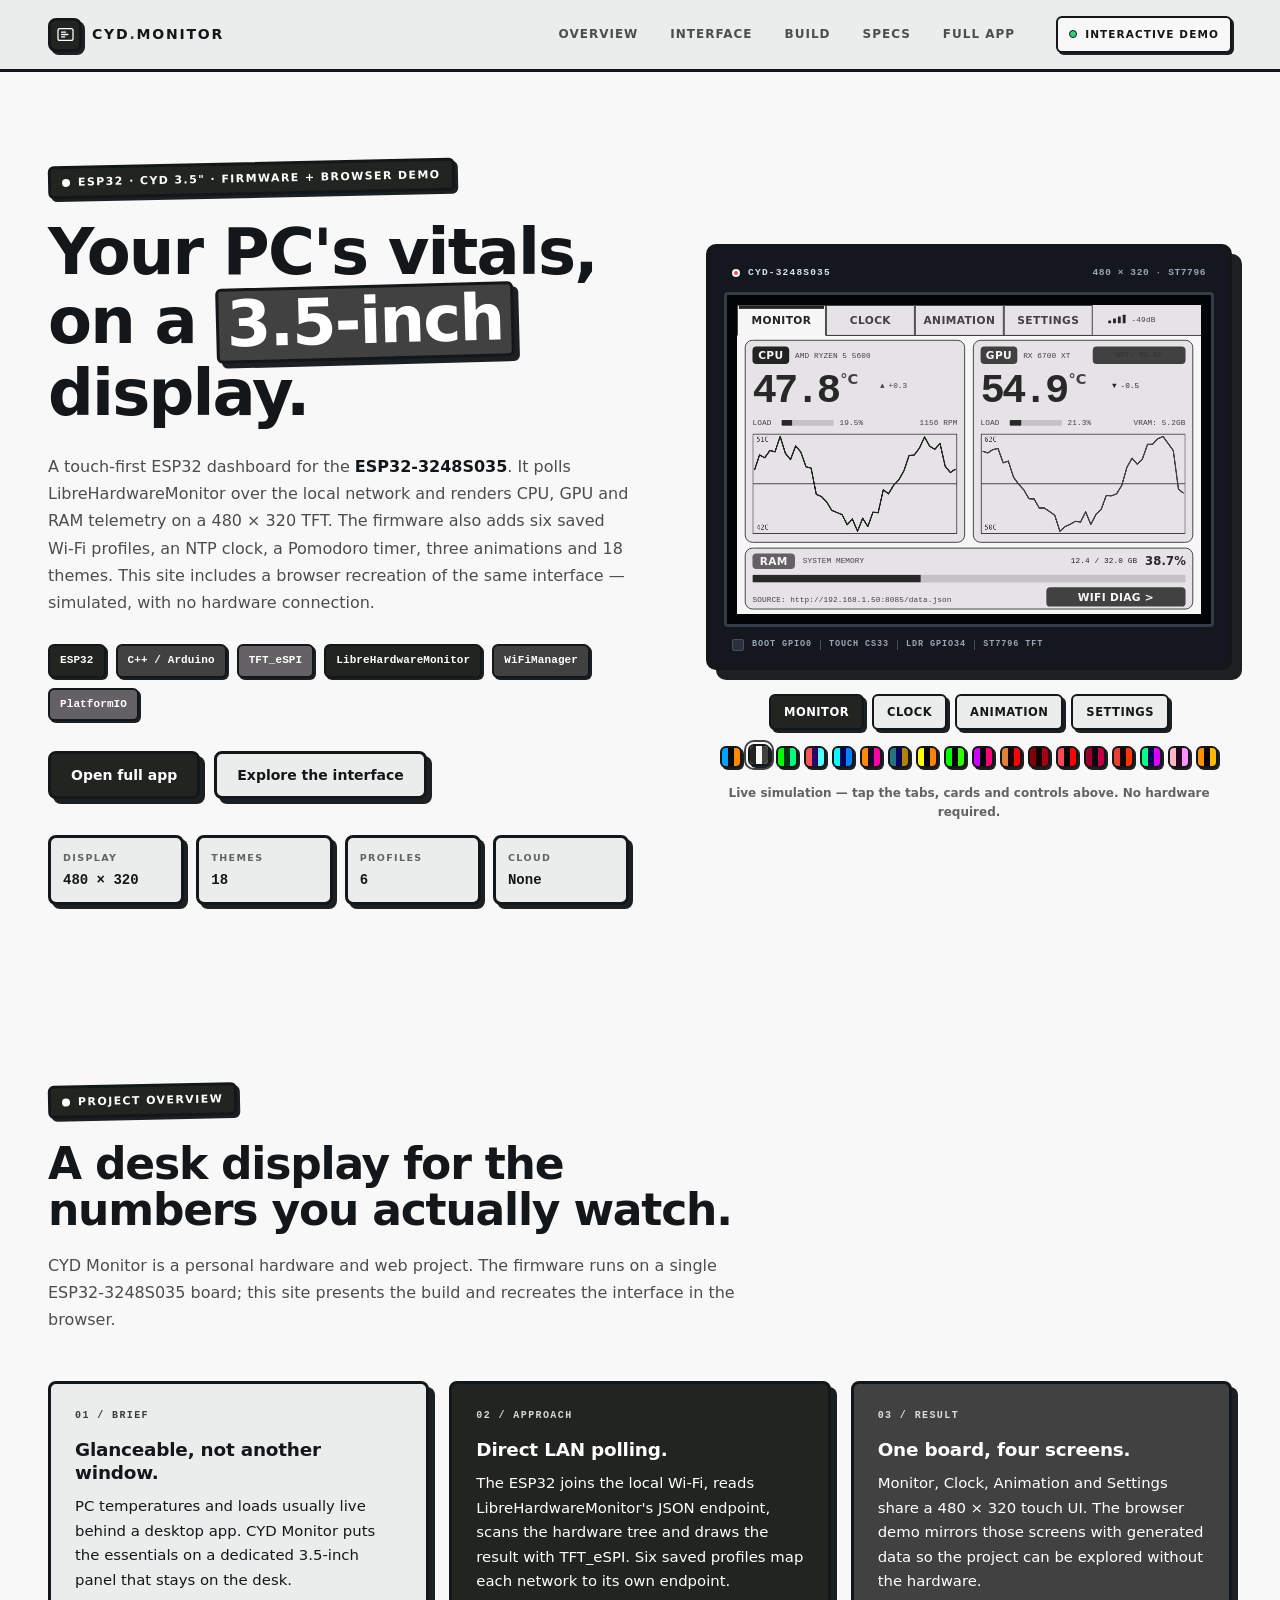
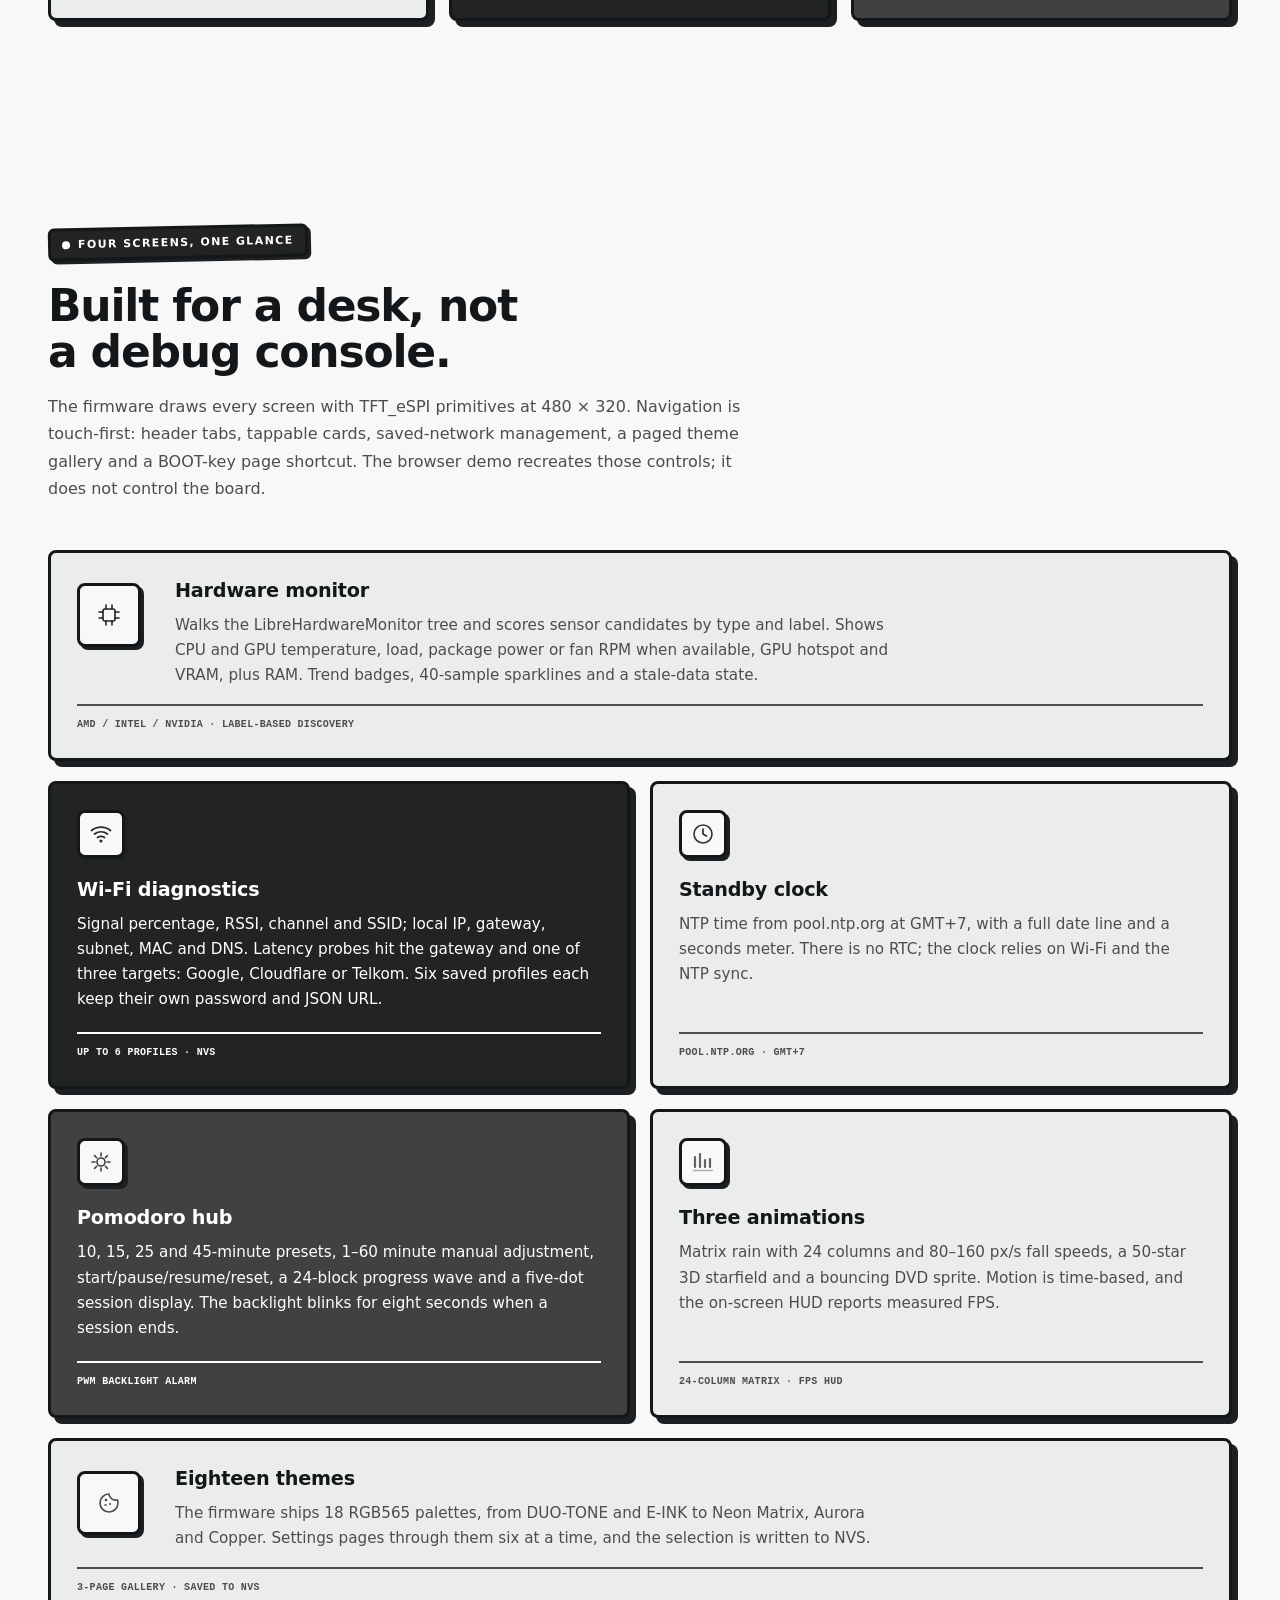
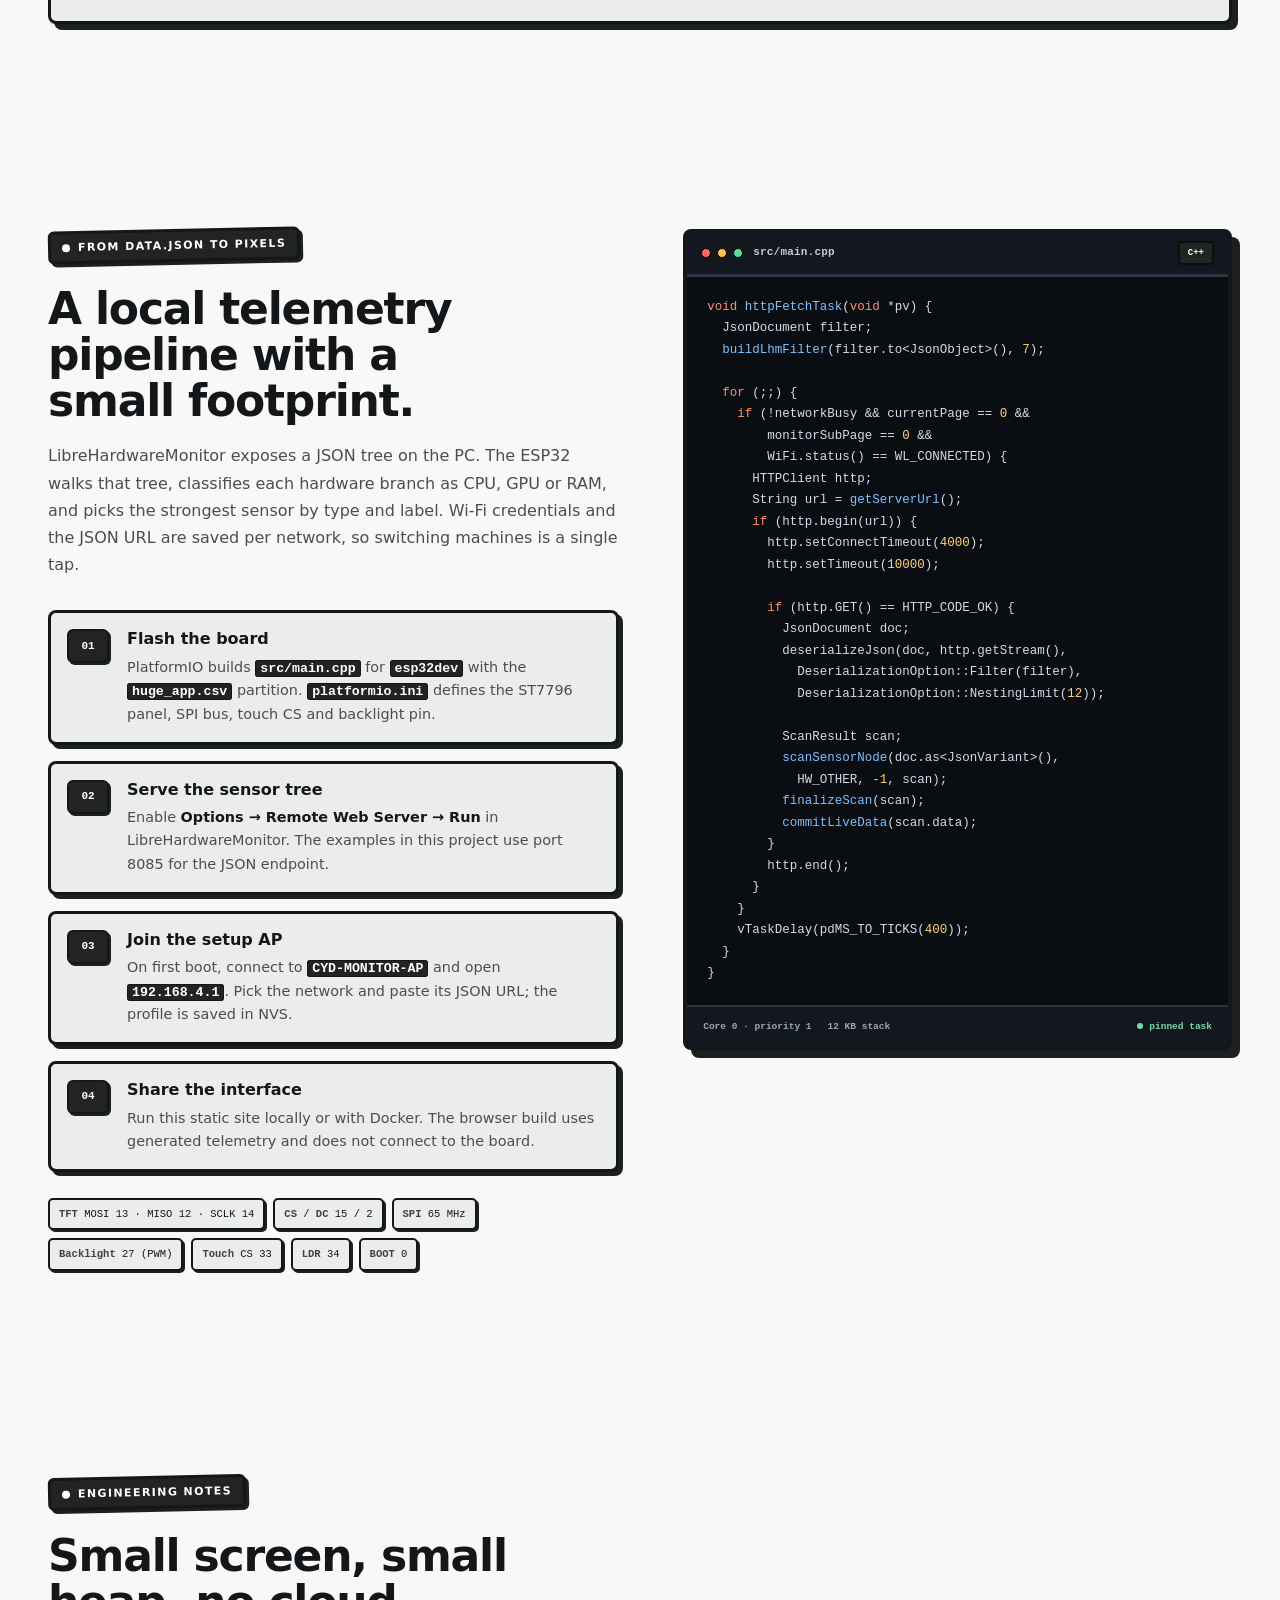
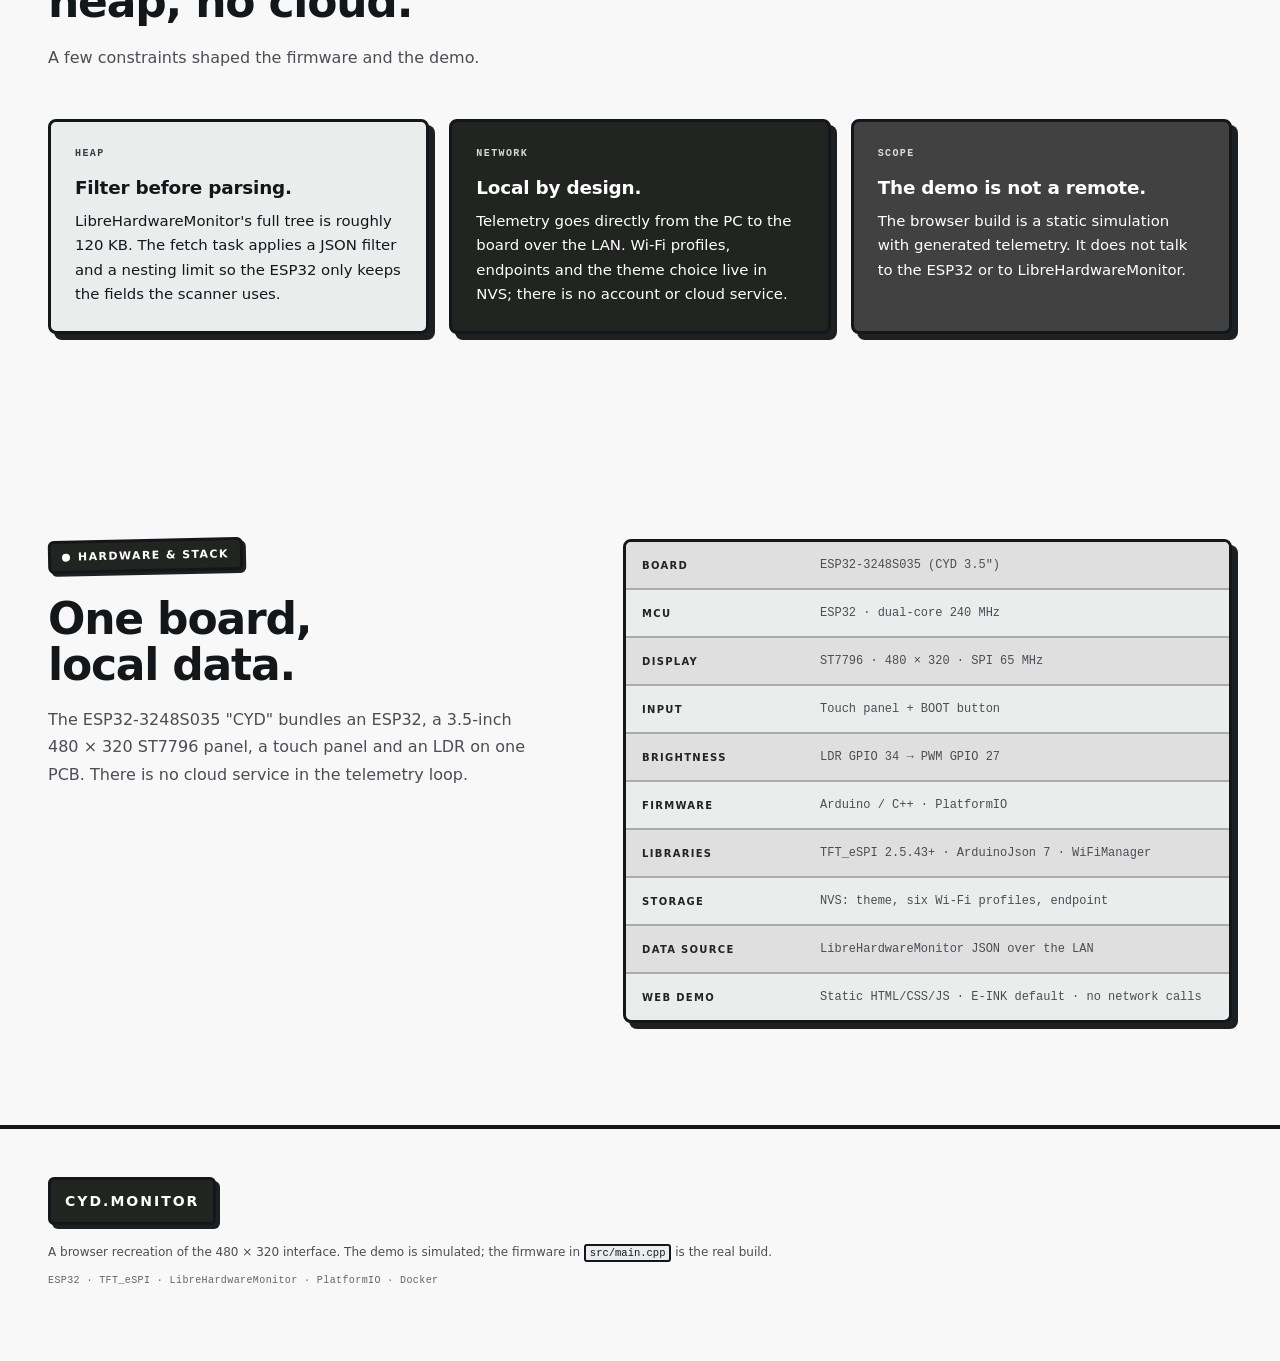
==== commit 83fffb6e: "Add live web app with CYD screens and source settings" ====
--- a/web/index.html
+++ b/web/index.html
@@ -537,6 +537,7 @@
 
 </main>
 
-<script src="app.js?v=17"></script>
+<script src="theme-data.js?v=1"></script>
+<script src="app.js?v=19"></script>
 </body>
 </html>
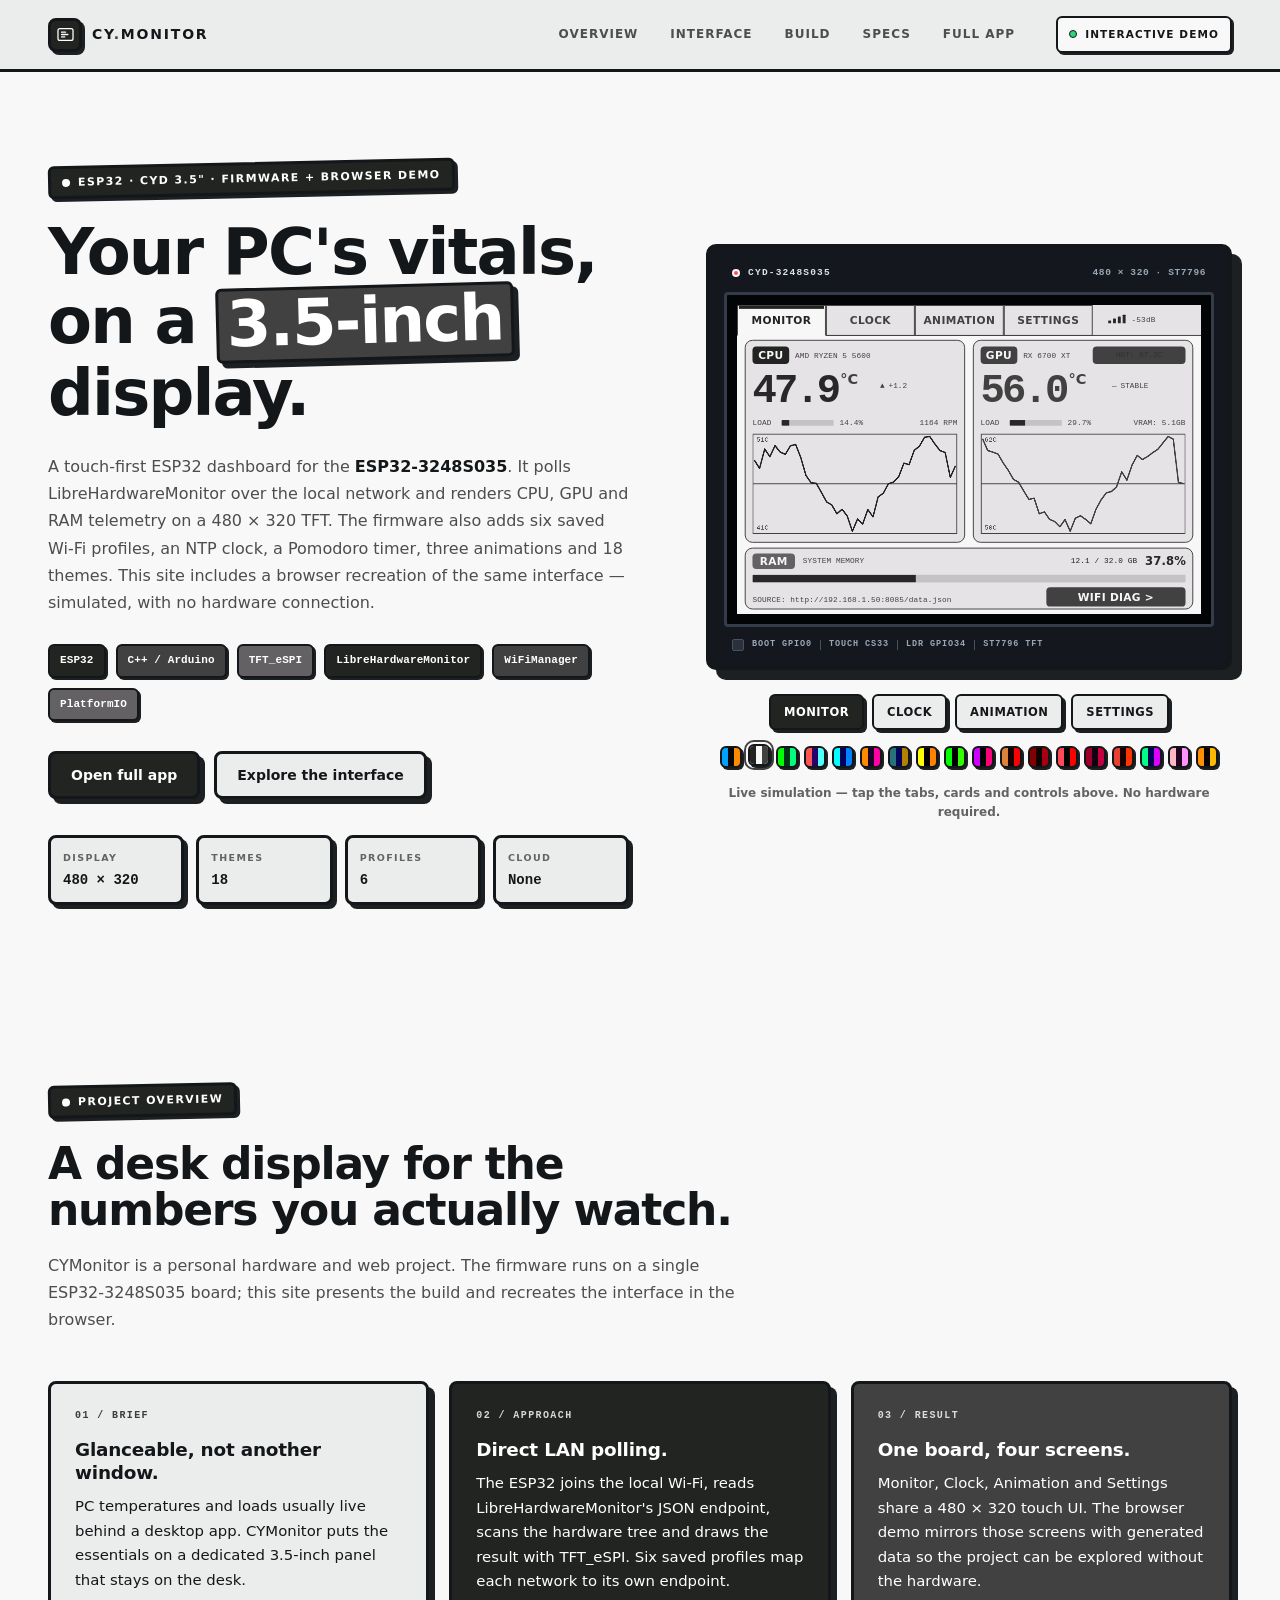
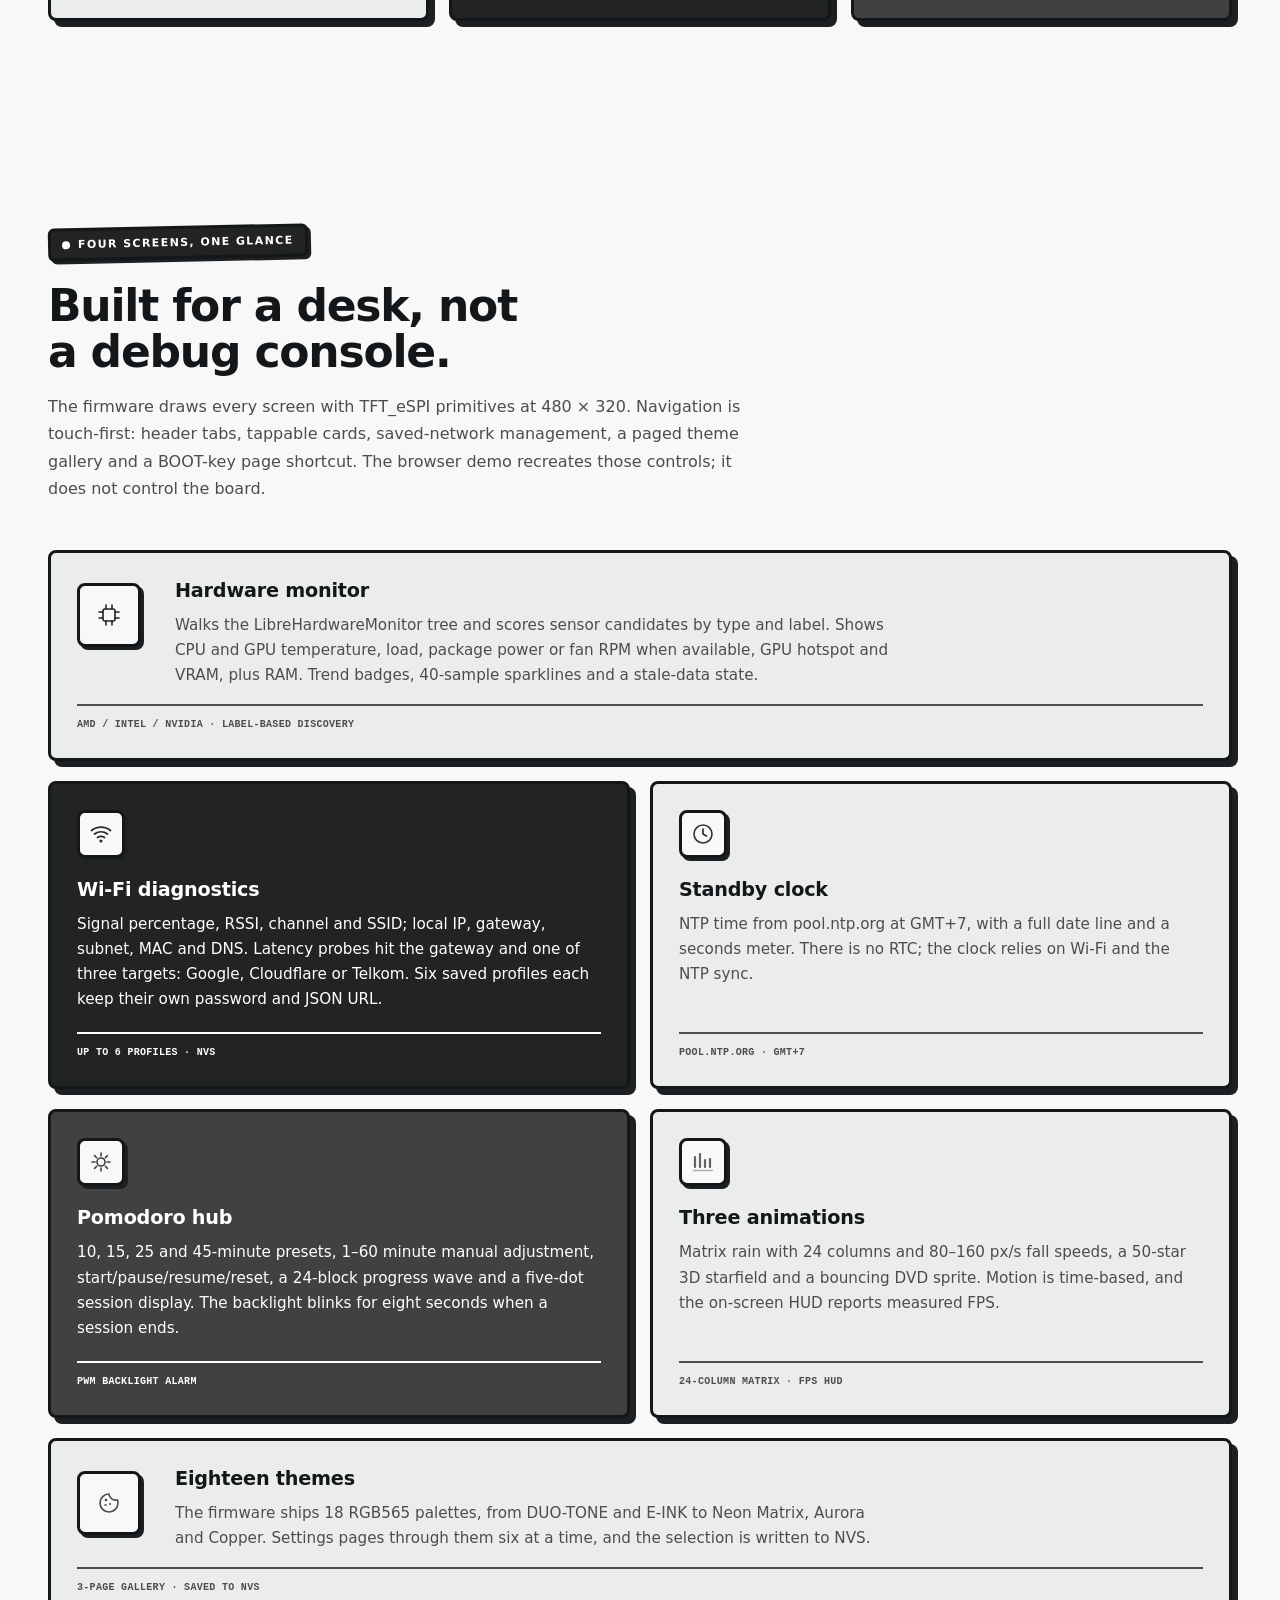
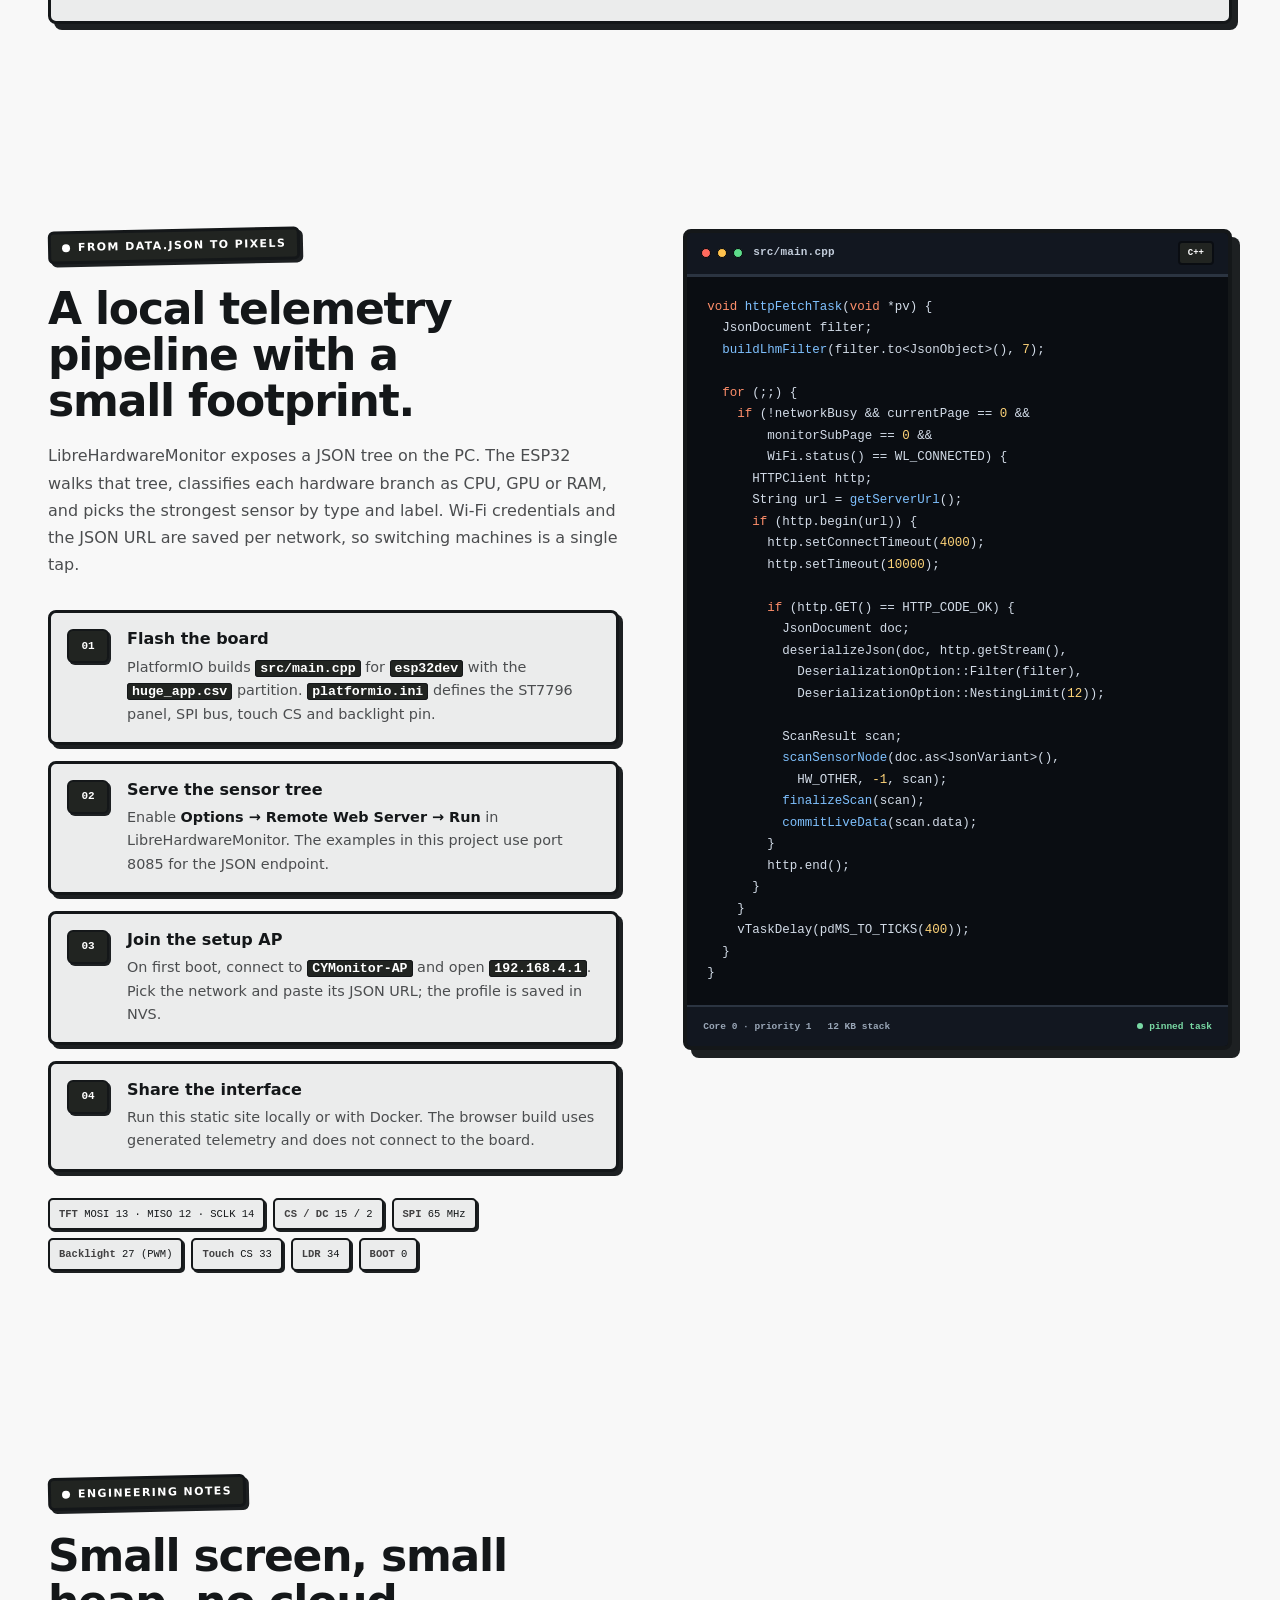
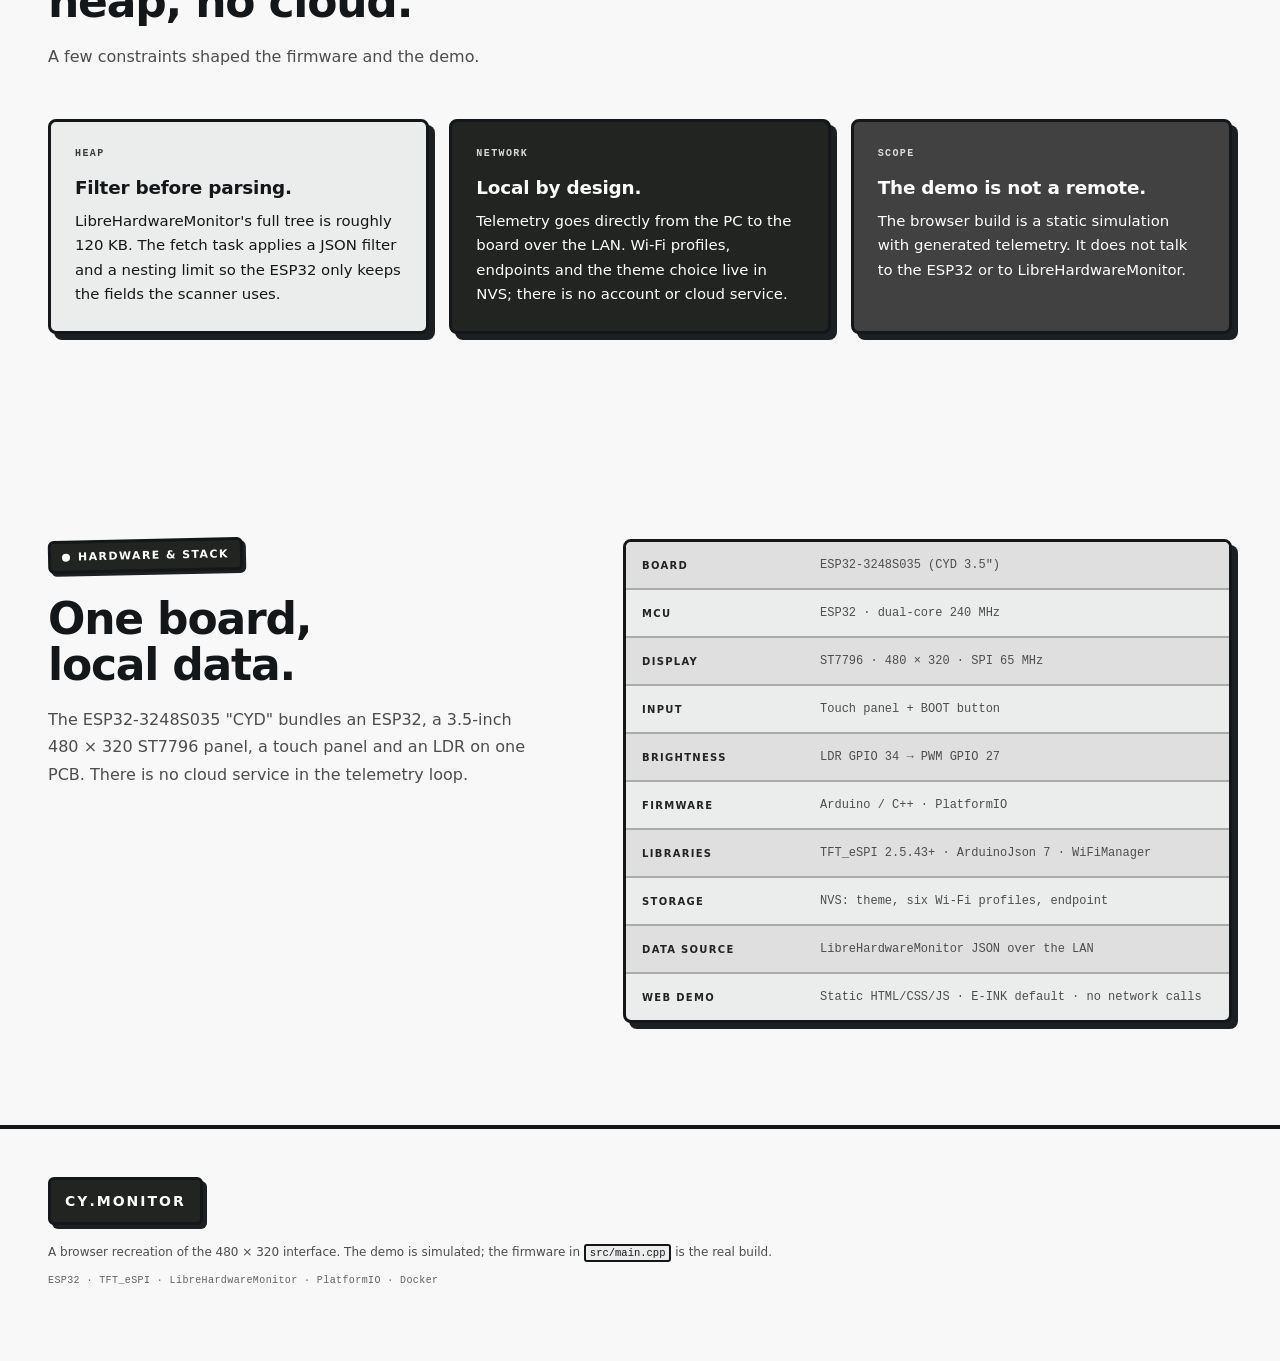
==== commit 93178266: "feat(web): rebrand to CYMonitor Project name, wordmark, page titles, setup SSID and the screenshot m" ====
--- a/web/index.html
+++ b/web/index.html
@@ -3,7 +3,7 @@
 <head>
 <meta charset="UTF-8" />
 <meta name="viewport" content="width=device-width, initial-scale=1.0" />
-<title>CYD Monitor — ESP32 PC Telemetry Dashboard</title>
+<title>CYMonitor — ESP32 PC Telemetry Dashboard</title>
 <meta name="description" content="A touch-first ESP32-3248S035 dashboard for local PC telemetry from LibreHardwareMonitor, plus a browser recreation of its 480x320 interface." />
 <link rel="icon" href="data:image/svg+xml,%3Csvg xmlns='http://www.w3.org/2000/svg' viewBox='0 0 32 32'%3E%3Crect width='32' height='32' rx='7' fill='%230b0d10'/%3E%3Crect x='5' y='8' width='22' height='16' rx='2' fill='%23051f'/%3E%3Crect x='8' y='11' width='7' height='3' fill='%23fc40'/%3E%3Crect x='8' y='16' width='13' height='2' fill='%23ffffff' opacity='.7'/%3E%3C/svg%3E" />
 <link rel="stylesheet" href="styles.css?v=17" />
@@ -15,7 +15,7 @@
     <span class="brand-mark" aria-hidden="true">
       <svg viewBox="0 0 24 24" fill="none"><rect x="2.5" y="4.5" width="19" height="15" rx="2.4" stroke="currentColor" stroke-width="1.6"/><path d="M7 9h5M7 12h8M7 15h4" stroke="currentColor" stroke-width="1.6" stroke-linecap="round"/></svg>
     </span>
-    <span>CYD<span class="brand-dot">.</span>MONITOR</span>
+    <span>CY<span class="brand-dot">.</span>MONITOR</span>
   </a>
   <nav class="nav-links" aria-label="Sections">
     <a href="#overview">Overview</a>
@@ -290,7 +290,7 @@
       <p class="eyebrow"><span></span>Project overview</p>
       <h2>A desk display for the numbers you actually watch.</h2>
       <p class="section-lede">
-        CYD Monitor is a personal hardware and web project. The firmware runs on a single
+        CYMonitor is a personal hardware and web project. The firmware runs on a single
         ESP32-3248S035 board; this site presents the build and recreates the interface in the browser.
       </p>
     </div>
@@ -299,7 +299,7 @@
       <article class="brief-card">
         <span class="brief-no">01 / Brief</span>
         <h3>Glanceable, not another window.</h3>
-        <p>PC temperatures and loads usually live behind a desktop app. CYD Monitor puts the essentials on a dedicated 3.5-inch panel that stays on the desk.</p>
+        <p>PC temperatures and loads usually live behind a desktop app. CYMonitor puts the essentials on a dedicated 3.5-inch panel that stays on the desk.</p>
       </article>
       <article class="brief-card">
         <span class="brief-no">02 / Approach</span>
@@ -408,7 +408,7 @@
           </li>
           <li>
             <span class="step-no">03</span>
-            <div><h3>Join the setup AP</h3><p>On first boot, connect to <code>CYD-MONITOR-AP</code> and open <code>192.168.4.1</code>. Pick the network and paste its JSON URL; the profile is saved in NVS.</p></div>
+            <div><h3>Join the setup AP</h3><p>On first boot, connect to <code>CYMonitor-AP</code> and open <code>192.168.4.1</code>. Pick the network and paste its JSON URL; the profile is saved in NVS.</p></div>
           </li>
           <li>
             <span class="step-no">04</span>
@@ -530,7 +530,7 @@
   </section>
 
   <footer class="site-foot">
-    <div class="foot-brand">CYD<span>.</span>MONITOR</div>
+    <div class="foot-brand">CY<span>.</span>MONITOR</div>
     <p>A browser recreation of the 480 × 320 interface. The demo is simulated; the firmware in <code>src/main.cpp</code> is the real build.</p>
     <p class="foot-muted">ESP32 · TFT_eSPI · LibreHardwareMonitor · PlatformIO · Docker</p>
   </footer>
--- a/web/styles.css
+++ b/web/styles.css
@@ -1,5 +1,5 @@
 /* ==========================================================================
-   CYD Monitor — neobrutalist site + 480×320 device simulation
+   CYMonitor — neobrutalist site + 480×320 device simulation
    ========================================================================== */
 
 :root {
